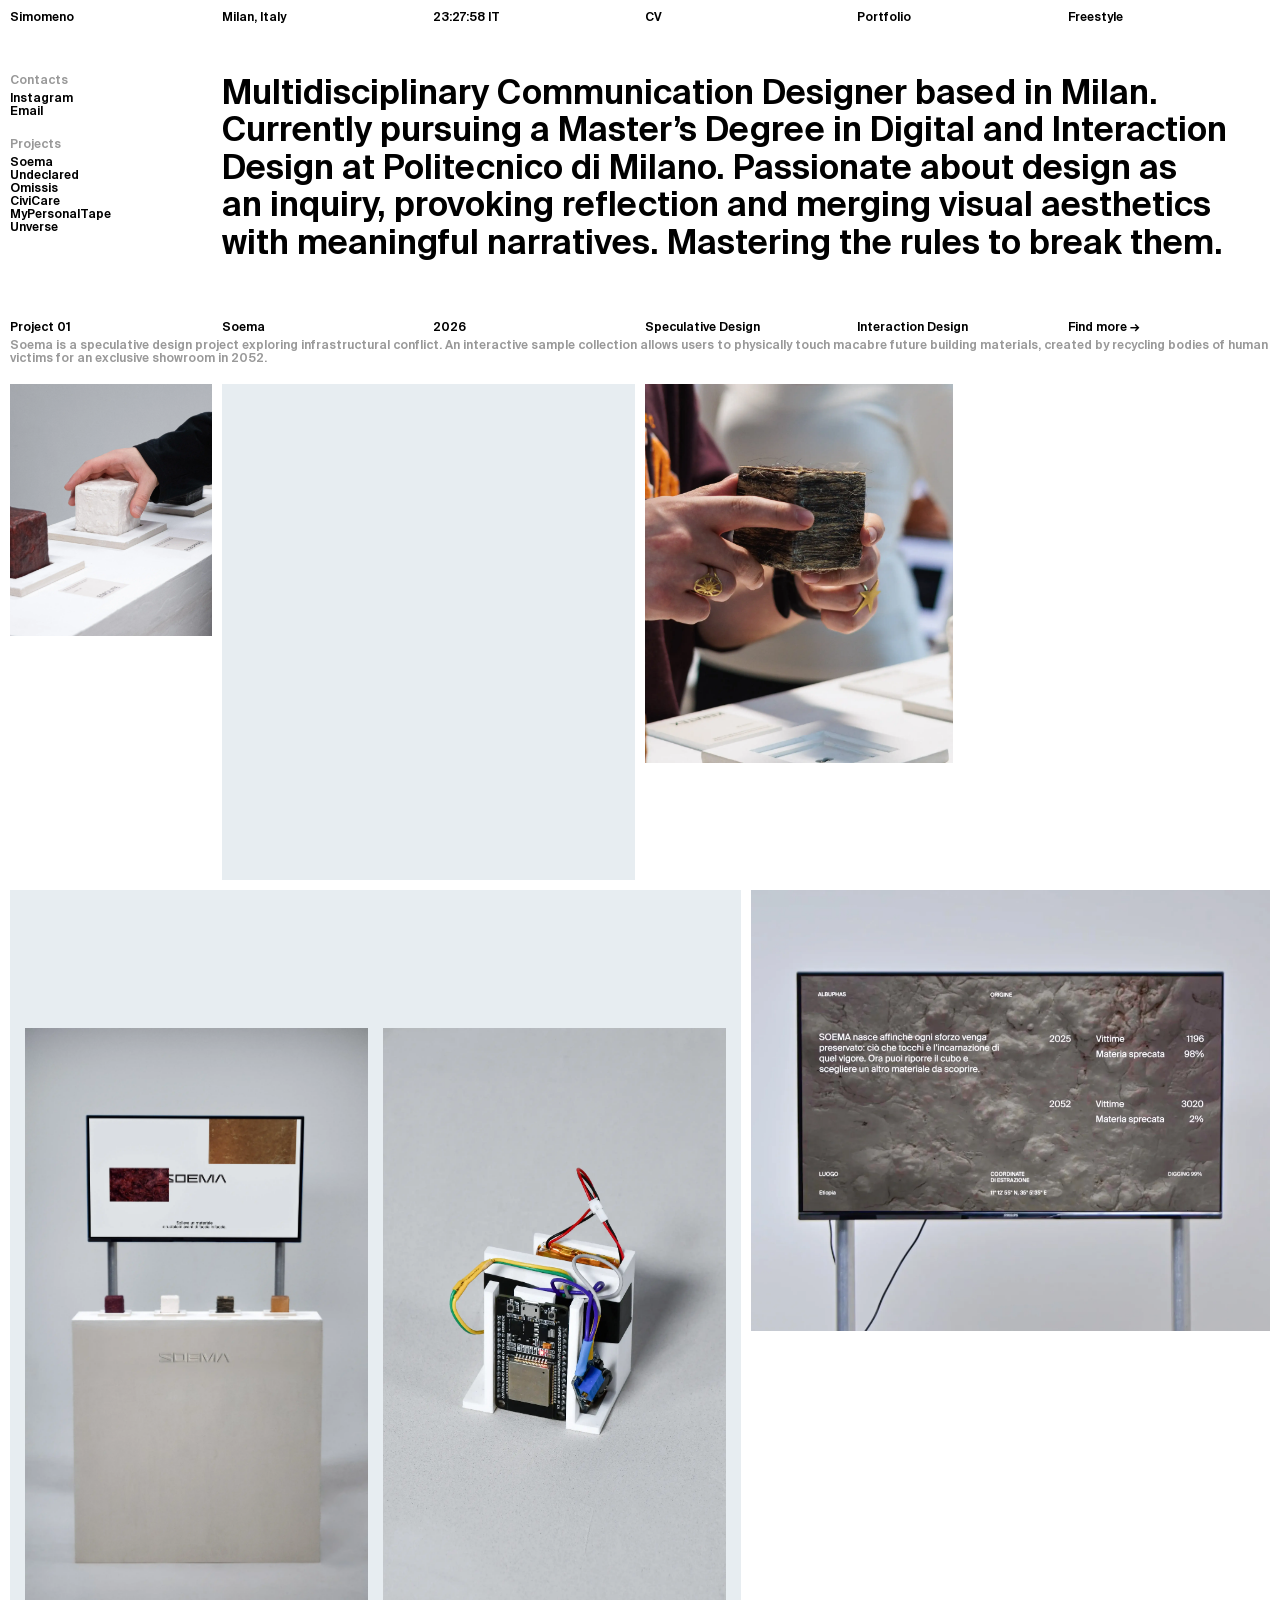
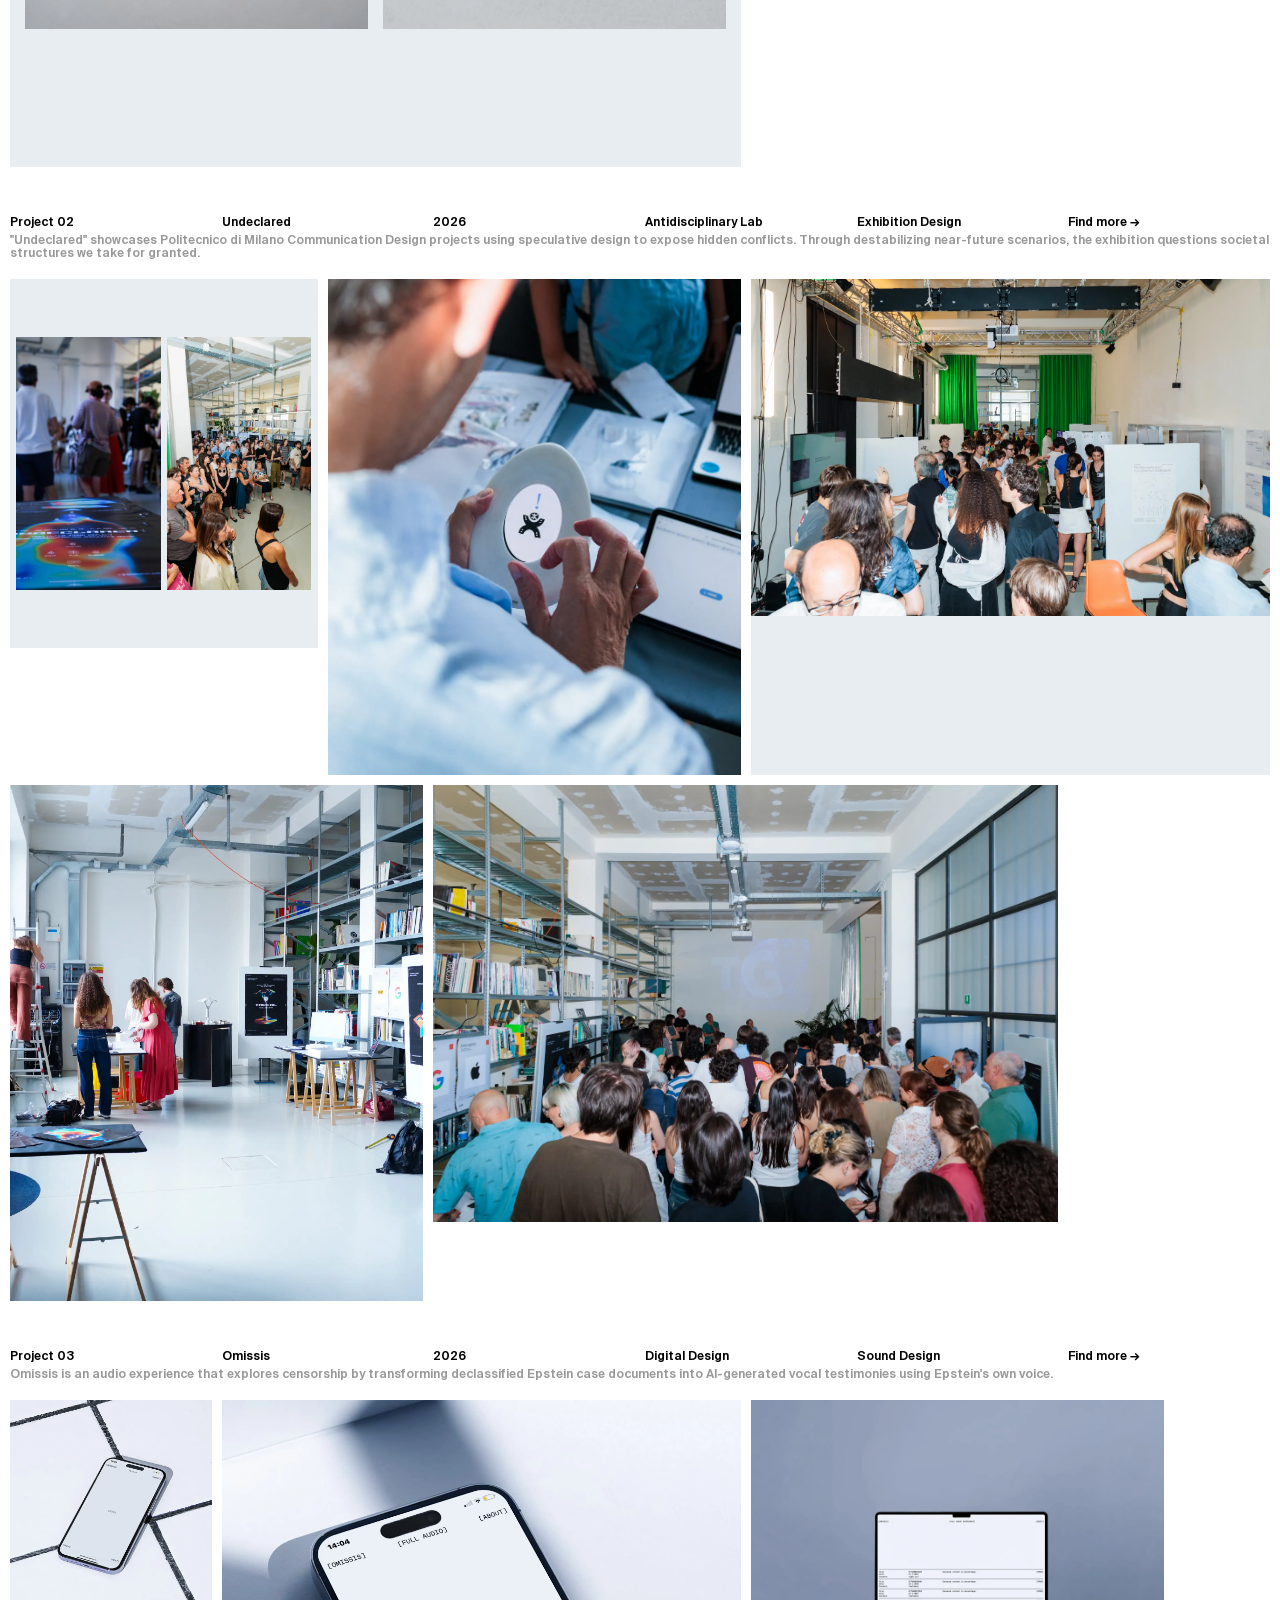
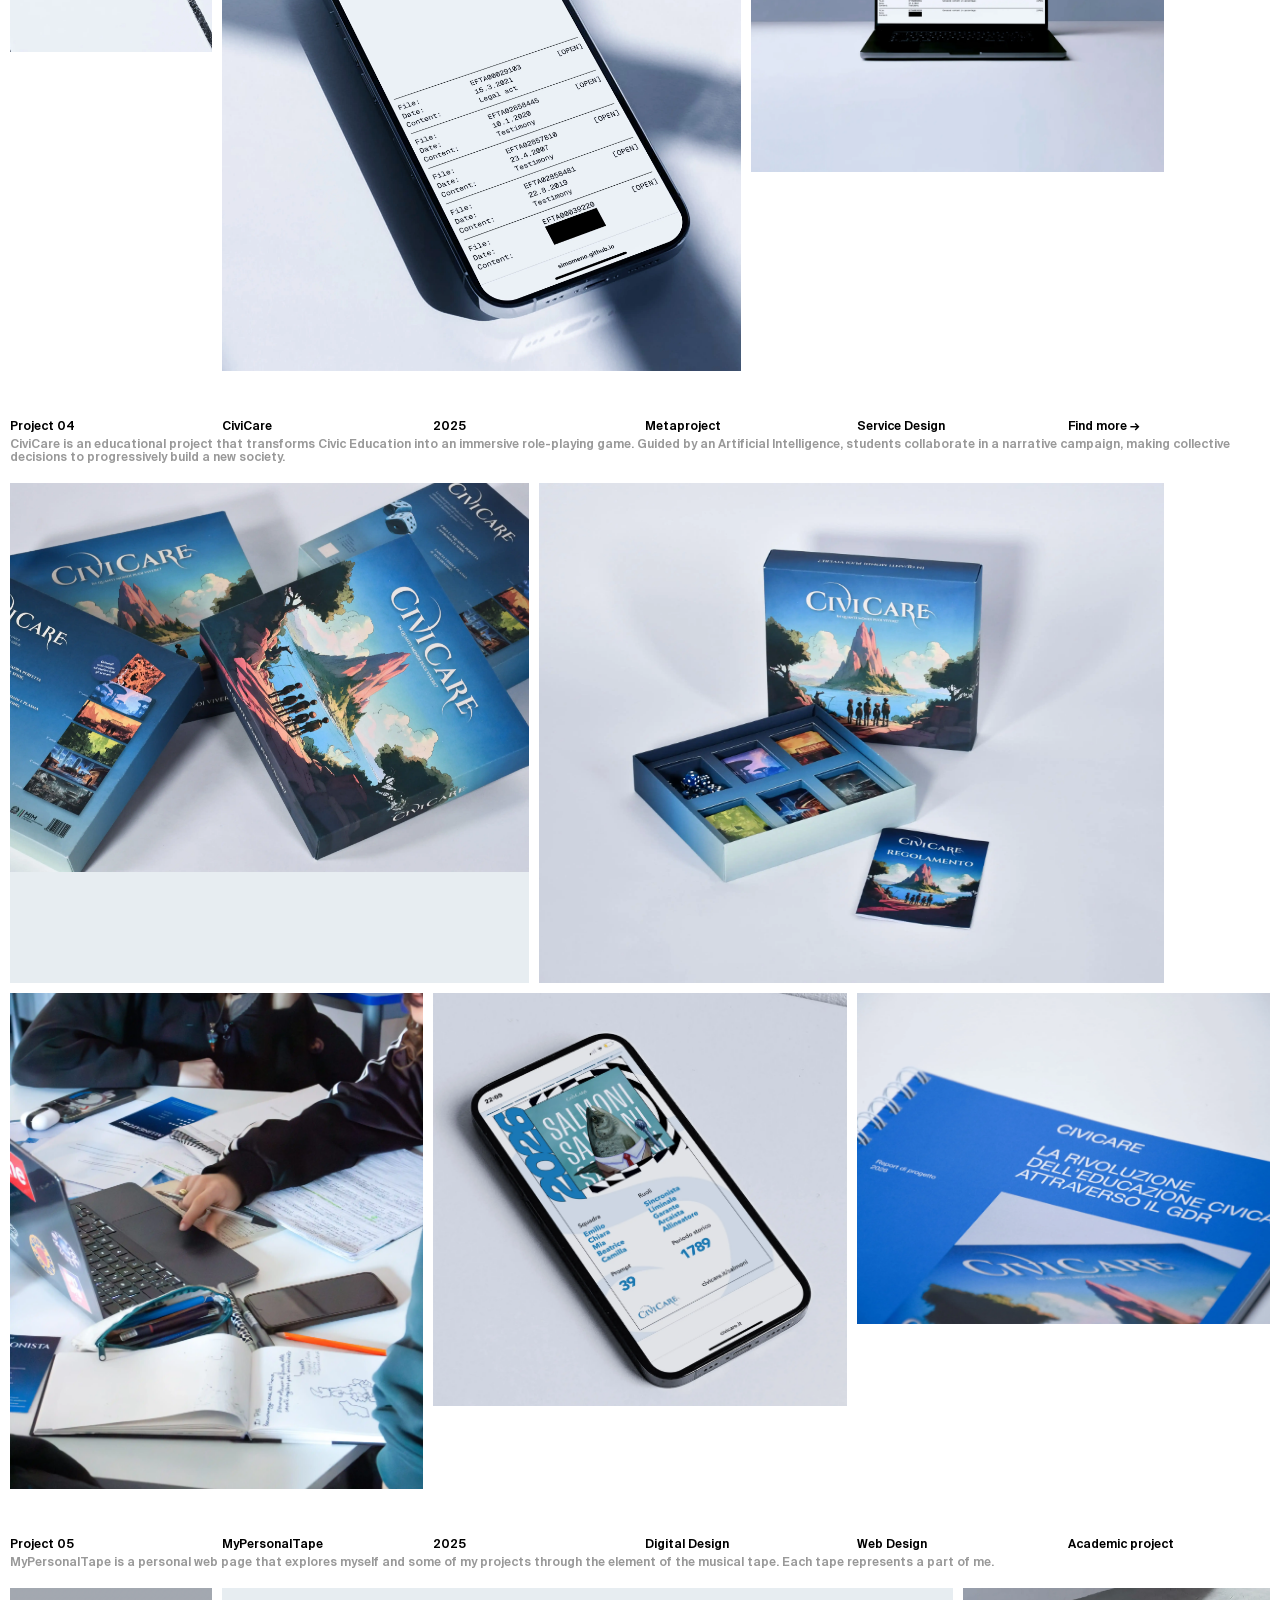
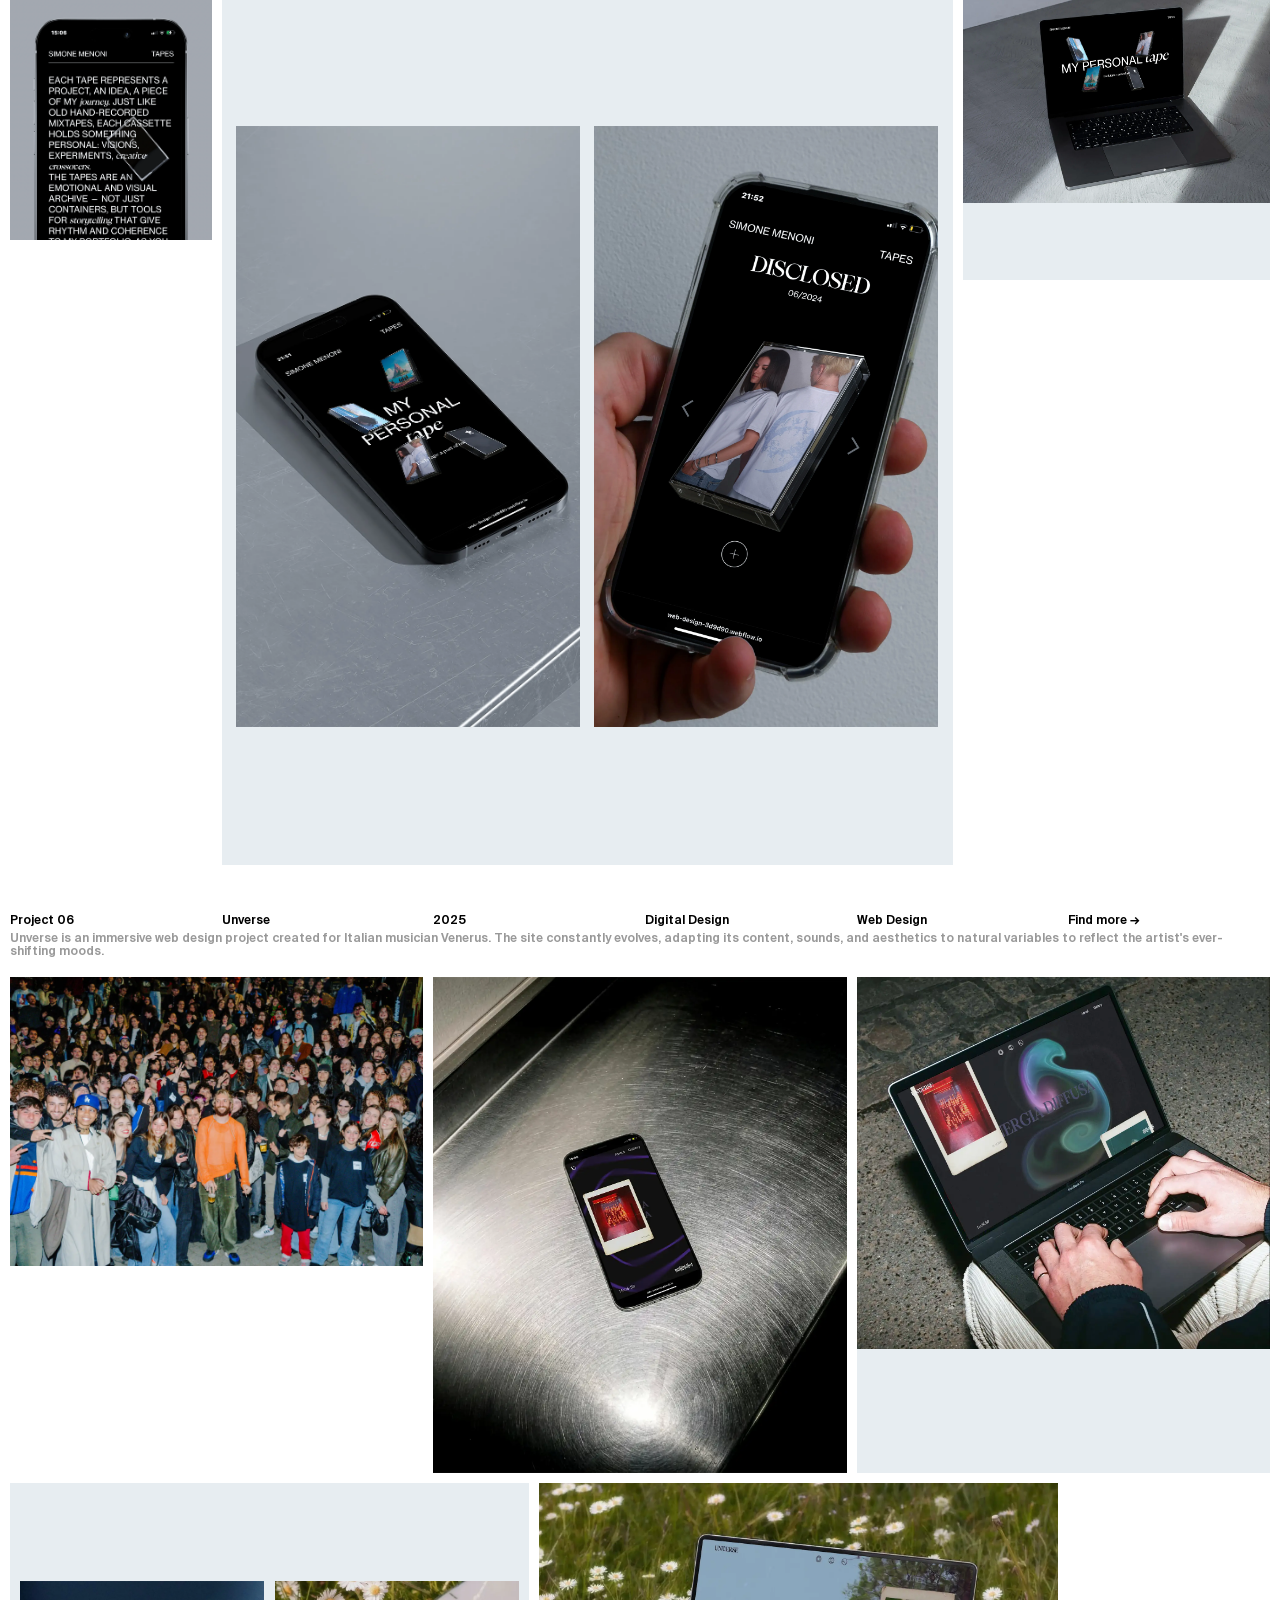
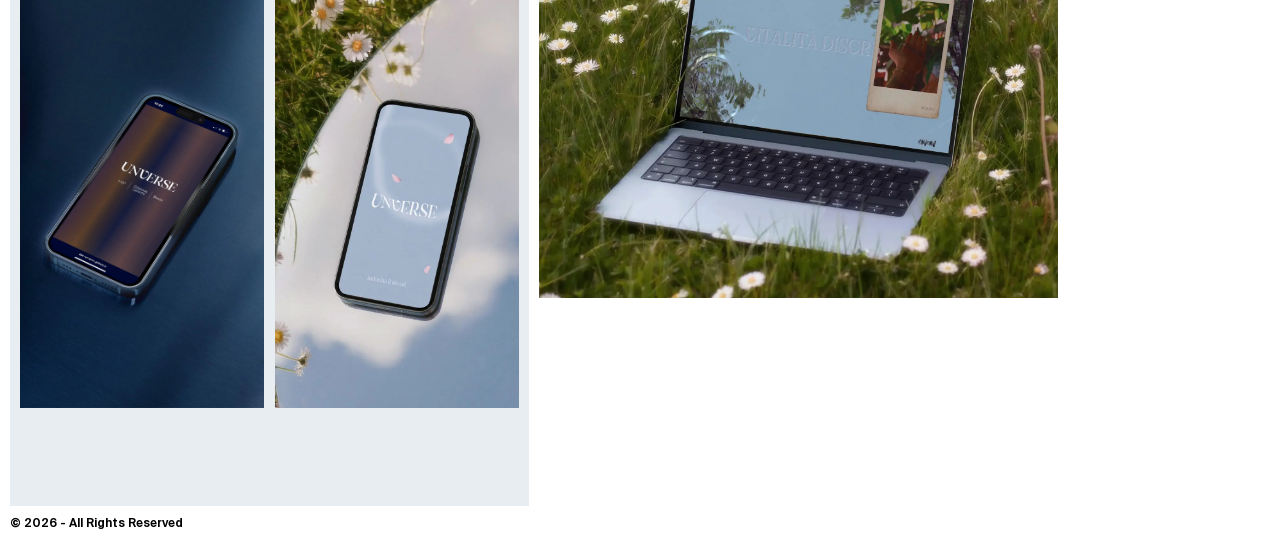
==== index.html @ 77a87ab3 "Unverse-findmore" ====
<!DOCTYPE html>
<html lang="it">
<head>
    <meta charset="UTF-8">
    <meta name="viewport" content="width=device-width, initial-scale=1.0">
    <title>simomeno</title>
    <link rel="stylesheet" href="index.css">

    <link rel="icon" href="Assets/Images/favicon/favicon.ico" sizes="any">

    <!-- Schede browser -->
    <link rel="icon" type="image/png" sizes="32x32" href="Assets/Images/favicon/favicon-32x32.png">
    <link rel="icon" type="image/png" sizes="16x16" href="Assets/Images/favicon/favicon-16x16.png">

    <!-- Google  -->
    <link rel="icon" type="image/png" sizes="48x48" href="Assets/Images/favicon/favicon-48x48.png">
    <link rel="icon" type="image/png" sizes="192x192" href="Assets/Images/favicon/android-chrome-192x192.png">

    <!--  Safari  -->
    <link rel="apple-touch-icon" sizes="180x180" href="Assets/Images/favicon/apple-touch-icon.png">


    <!-- SEO base -->
    <meta name="description" content="Simomeno — Multidisciplinary Communication Designer based in Milan.">
    <meta name="robots" content="index, follow">
    <link rel="canonical" href="https://simomeno.com/">

    <!-- Open Graph (Facebook, Instagram, WhatsApp, LinkedIn) -->
    <meta property="og:type" content="website">
    <meta property="og:title" content="Simomeno's portfolio">
    <meta property="og:description" content="Multidisciplinary Communication Designer based in Milan.">
    <meta property="og:image" content="https://simomeno.com/Assets/Images/favicon/android-chrome-512x512.png">
    <meta property="og:url" content="https://simomeno.com/">

    <!-- Twitter Card  -->
    <meta name="twitter:card" content="summary_large_image">
    <meta name="twitter:title" content="Simomeno's portfolio">
    <meta name="twitter:description" content="Multidisciplinary Communication Designer based in Milan.">
    <meta name="twitter:image" content="https://simomeno.com/Assets/Images/favicon/android-chrome-512x512.png">

</head>
<body>
 
    <!--           
    <div class="griglia">
        <div class="elemento"></div>
        <div class="elemento"></div>
        <div class="elemento"></div>
        <div class="elemento"></div>
        <div class="elemento"></div>
        <div class="elemento"></div>
        <div class="elemento"></div>
        <div class="elemento"></div>
        <div class="elemento"></div>
        <div class="elemento"></div>
        <div class="elemento"></div>
        <div class="elemento"></div>
    </div>
    -->
 
    <div id="navbar">
            <a class="n1" href="index.html"><p>Simomeno</p></a>
            <p class="n2">Milan, Italy</p>
            <p class="n3" id="orologio"></p>
            <a class="n4" href="Assets/Images/cv.pdf" target="_blank"><p>CV</p></a>
            <a class="n5" href="Assets/Images/portfolio.pdf" target="_blank"><p>Portfolio</p></a>
            <a class="n6" href="experiments.html"><p>Freestyle</p></a>
            <!--<p class="n7">En/It</p>-->
    </div>
 
    <div id="about">
        <div id="sidebar">
            
            <div id="left">
                <p class="grey">Contacts</p>
                <div id="box-text-1">
                    <a href="https://www.instagram.com/simomenoo_/"><p>Instagram</p></a>
                    <a href="mailto:menonisimone04@gmail.com"><p>Email</p></a>
 
                </div>
            </div>   
             
            <div id="right">
                <p class="grey">Projects</p>
                <div id="box-text-2">
                    <a href="#soema"><p class="left">Soema</p></a>
                    <a href="#undeclared"><p class="left">Undeclared</p></a>
                    <a href="#omissis"><p class="left">Omissis</p></a>
                    <a href="#civicare"><p class="left">CiviCare</p></a>
                    <a href="#mpt"><p class="left">MyPersonalTape</p></a>
                    <a href="#unverse"><p class="left">Unverse</p></a>
                    <!--<p class="left">Disclosed</p>-->
                </div>
            </div>
            
 
        </div>
 
        <div id="testo">
            <h2>
                Multidisciplinary Communication Designer based in&nbsp;Milan. Currently&nbsp;pursuing a&nbsp;Master’s Degree in&nbsp;Digital and Interaction Design at&nbsp;Politecnico di&nbsp;Milano. Passionate&nbsp;about design as an&nbsp;inquiry, provoking reflection and merging visual aesthetics with meaningful narratives. Mastering&nbsp;the&nbsp;rules to break them.
            </h2>
        </div>
    </div>
 
    <!-- soema --> 
 
    <div class="p1">
        <div id="info">
            <div class="title" id="soema">
                <p class="n1">Project 01</p>
                <p class="n2">Soema</p>
                <p class="n3">2026</p>
                <p class="n4">Speculative Design</p>
                <p class="n5">Interaction Design</p>
                <p class="n6 more-btn" id="more">Find more →</p>
            </div>
            <div class="description">
                <p>Soema is a speculative design project exploring infrastructural conflict. An&nbsp;interactive sample collection allows users to physically touch macabre future building materials, created by&nbsp;recycling bodies of human victims for an exclusive showroom in 2052.</p>
            </div>
        </div>

        <div class="find-more-content">
            <div class="tendina-content">
                <p class="text-fm">Soema explores infrastructural conflict through a&nbsp;reflection on&nbsp;the&nbsp;hidden human consequences of&nbsp;large-scale infrastructure projects. Starting from&nbsp;issues such as&nbsp;land expropriation, labour exploitation and&nbsp;deaths on&nbsp;construction sites, the&nbsp;project asks: “what if the&nbsp;bodies of&nbsp;those sacrificed by&nbsp;infrastructure development became building materials themselves?”. It&nbsp;envisions a&nbsp;future in&nbsp;which the&nbsp;principles of the&nbsp;circular economy are extended to&nbsp;human organic matter. Within this&nbsp;scenario, SOEMA emerges as a&nbsp;company that transforms what progress produces as&nbsp;waste into construction materials, reframing exploitation, sacrifice and loss through the&nbsp;language of&nbsp;sustainability and innovation.</p>

                <div class="group-team">
                    <p class="team">Team</p>
                    <div class="names">
                        <p>Simone&nbsp;Menoni</p>
                        <p>Martina&nbsp;Ghezzi</p>
                        <p>Alice&nbsp;Miyake</p>
                        <p>Giacomo&nbsp;Piganzoli</p>
                        <p>Marie&nbsp;Samba</p>
                        <p>Rafael&nbsp;Frick</p>
                    </div>

                    <p class="team">Roles</p>

                    <div class="roles2">
                        <p>Simone&nbsp;Menoni: Interaction and visual Design / Programming</p>
                        <p>Martina&nbsp;Ghezzi: Visual Design / Branding</p>
                        <p>Alice&nbsp;Miyake: Visual Design / Branding</p>
                        <p>Giacomo&nbsp;Piganzoli: Video editing / Sound Design</p>
                        <p>Marie&nbsp;Samba: Visual Design / Web Design</p>
                        <p>Rafael&nbsp;Frick: 3D modeling</p>
                    </div>

                    <p class="location">Final Thesis</p>

                    <div class="roles2">
                        <a href="Assets/Images/thesis.pdf#pagemode=TwoPageRight&view=Fit"><p>[ SOEMA - Embodiment of excellence ]</p></a>
                    </div>
                        
                </div>

                <div class="group-type">
                    <p class="team">Type</p> 
                    <p>Academic project</p>
                </div>
            </div>
        </div>


        <div class="project1-1">
            <img id="img-s1" src="Assets/Images/Soema/1-soema.webp" alt="Soema - dettaglio materiali">
 
            <div id="group1">
                <video id="img-s2" autoplay muted loop playsinline>
                    <source src="Assets/Images/Soema/Teaser_finale_compresso2 10.33.03.webm" type="video/webm">
                    <source src="Assets/Images/Soema/Teaser_finale_compresso2.mp4" type="video/mp4">
                </video>
                <div class="rectangle1"></div>
            </div>
 
            <img loading="lazy" id="img-s3" src="Assets/Images/Soema/3-soema.webp" alt="Soema - showroom">
        </div>
 
        <div class="project1-2">
 
            <div id="group2">
                <img loading="lazy" id="img-s4" src="Assets/Images/Soema/4-soema.webp" alt="Soema - campione materiale 1">
                <img loading="lazy" id="img-s5" src="Assets/Images/Soema/5-soema.webp" alt="Soema - campione materiale 2">
                <div class="rectangle2"></div>
            </div>
 
            <img loading="lazy" id="img-s6" src="Assets/Images/Soema/6-soema.webp" alt="Soema - installazione">
        </div>
    </div>
 
 
 
 
    <!-- Undeclared --> 
    <!---->
    <div class="p1">
        <div class="info2">
            <div class="title" id="undeclared">
                <p class="n1">Project 02</p>
                <p class="n2">Undeclared</p>
                <p class="n3">2026</p>
                <p class="n4">Antidisciplinary&nbsp;Lab</p>
                <p class="n5">Exhibition Design</p>
                <p class="n6 more-btn" id="more">Find more →</p>
                <p class="n7"></p>
            </div>
            <div class="description">
                <p>"Undeclared" showcases Politecnico di&nbsp;Milano Communication Design projects using speculative design to&nbsp;expose hidden conflicts. Through destabilizing near-future scenarios, the&nbsp;exhibition questions societal structures we&nbsp;take for&nbsp;granted.</p>
            </div>
        </div>


        <div class="find-more-content">
            <div class="tendina-content">
                <p class="text-fm">"Undeclared: Highlighting Hidden Conflicts through Communication and Speculative Design" is&nbsp;an&nbsp;exhibition presenting the projects from Final Synthesis Studio C1 of&nbsp;the Bachelor’s Degree in&nbsp;Communication Design, School of&nbsp;Design, Politecnico di&nbsp;Milano. Through a&nbsp;series of&nbsp;speculative design projects, the&nbsp;exhibition explores the&nbsp;theme of&nbsp;conflict by&nbsp;examining future scenarios that&nbsp;reflect and&nbsp;interpret the&nbsp;tensions and&nbsp;challenges of&nbsp;the&nbsp;present. Undeclared offers a&nbsp;critical reflection on&nbsp;the&nbsp;processes that&nbsp;shape contemporary society, highlighting how&nbsp;seemingly neutral structures can contribute to&nbsp;situations of&nbsp;tension and&nbsp;conflict. The exhibition brings together the&nbsp;projects developed by&nbsp;the students: an&nbsp;explorative journey that uses communication design as a&nbsp;means of&nbsp;critique and&nbsp;engagement with the&nbsp;complexity ofvcurrent times. The projects on&nbsp;display bring to&nbsp;life scenarios that, despite not being drawn from thevpresent, are set at&nbsp;such a&nbsp;distance that they feel both familiar and&nbsp;unsettling. In such a&nbsp;way, new ways of living, communicating and&nbsp;interpreting reality emerge, challenging what is&nbsp;taken for granted.</p>

                <div class="group-team">
                    <p class="team">Team</p>
                    <div class="names">
                        <p>Simone&nbsp;Menoni</p>
                        <p>Giacomo&nbsp;Piganzoli</p>
                    </div>

                    <p class="team">Roles</p>

                    <div class="roles2">
                        <p>Simone&nbsp;Menoni: Exhibition design / Interaction design</p>
                        <p>Giacomo&nbsp;Piganzoli: Exhibition design / Interaction design</p>
                    </div>

                    <p class="location">Location</p>

                    <div class="roles2">
                        <p>Dotdotdot (MI)</p>
                    </div>

                    <p class="location">Website</p>

                    <div class="roles2">
                        <a href="https://www.antidisciplinarylab.it/undeclared/"><p>[ www.antidisciplinarylab.it ]</p></a>
                    </div>
                        
                </div>

                <div class="group-type">
                    <p class="team">Type</p> 
                    <p>Side project</p>
                </div>
            </div>
        </div>

    
        <div class="project1-1">
 
            <div class="group3">
                <img loading="lazy" id="img-u1" src="Assets/Images/Undeclared/8.webp" alt="Undeclared - allestimento 1">
                <img loading="lazy" id="img-u2" src="Assets/Images/Undeclared/4.webp" alt="Undeclared - allestimento 2">
                <div class="rectangle3"></div>
            </div>
            <img loading="lazy" id="img-u3" src="Assets/Images/Undeclared/2.webp" alt="Undeclared - dettaglio">
 
            <div class="group4">
                <img loading="lazy" id="img-u4" src="Assets/Images/Undeclared/3.webp" alt="Undeclared - vista mostra">
                <div class="rectangle1"></div>
            </div>
 
        </div>
 
        
        <div class="project1-2">
 
            
 
            <img loading="lazy" id="img-u5" src="Assets/Images/Undeclared/6.webp" alt="Undeclared - dettaglio 2">
 
 
            <img loading="lazy" id="img-u6" src="Assets/Images/Undeclared/5.webp" alt="Undeclared - panoramica">
        </div>
    </div>
    <!---->
 
    <!-- Omissis -->      
    <!---->
    <div class="p1">
        <div class="info2">
            <div class="title" id="omissis">
                <p class="n1">Project 03</p>
                <p class="n2">Omissis</p>
                <p class="n3">2026</p>
                <p class="n4">Digital Design</p>
                <p class="n5">Sound Design</p>
                <p class="n6 more-btn">Find more →</p>
                <p class="n7"></p>
            </div>
            <div class="description">
                <p>Omissis is an audio experience that explores censorship by&nbsp;transforming declassified Epstein case documents into&nbsp;AI-generated vocal testimonies using Epstein's own&nbsp;voice.</p>
            </div>
        </div>
        
        <div class="find-more-content">
            <div class="tendina-content">
                <p class="text-fm">Omissis is&nbsp;a&nbsp;sound design experience exploring governmental and&nbsp;media censorship through the&nbsp;heavily redacted Epstein case documents.
                    The project transforms fragments from millions of&nbsp;released files into&nbsp;AI-synthesized audio testimonies using Epstein’s own&nbsp;voice. Textual omissions are replaced by&nbsp;precisely timed beeps that match the exact duration of&nbsp;the&nbsp;censored content.
                    These audio tracks are then merged into a&nbsp;single composition that layers and&nbsp;progressively muffles the&nbsp;voices, reflecting the&nbsp;deliberate confusion created by&nbsp;an&nbsp;overwhelming, yet selectively hidden, archive. As&nbsp;the&nbsp;piece evolves, the&nbsp;censorship itself becomes the&nbsp;only element that remains truly audible.</p>

                <div class="group-team">
                    <p class="team">Team</p>
                    <div class="names">
                        <p>Simone&nbsp;Menoni</p>
                        <p>Jacopo&nbsp;Baldessari</p>
                        <p>Diego&nbsp;Chinni</p>
                        <p>Giacomo&nbsp;Piganzoli</p>
                    </div>

                    <p class="team">Roles</p>

                    <div class="roles2">
                        <p>Simone&nbsp;Menoni: Sound Design / Web development</p>
                        <p>Jacopo&nbsp;Baldessari: Sound Design / AI Voice Generation</p>
                        <p>Diego&nbsp;Chinni: Sound Design</p>
                        <p>Giacomo&nbsp;Piganzoli: Sound Design</p>
                    </div>

                    <p class="location">Website</p>

                    <div class="roles2">
                        <a href="https://simomeno.github.io/Omissis/index.html"><p>[ simomeno.github.io ]</p></a>
                    </div>
                        
                </div>

                <div class="group-type">
                    <p class="team">Type</p> 
                    <p>Academic project</p>
                </div>
            </div>
        </div>

        <div class="project1-1">
    
            <div id="img-o1"><img loading="lazy" src="Assets/Images/Omissis/omissis1.webp" alt="Omissis - visualizzazione audio 1"></div>
            <img loading="lazy" id="img-o3" src="Assets/Images/Omissis/omissis3.webp" alt="Omissis - visualizzazione audio 3">
            <div id="img-o2"><img loading="lazy" src="Assets/Images/Omissis/omissis2.webp" alt="Omissis - visualizzazione audio 2"></div>
                
 
        </div>
 
    </div>
    <!---->
 
<!-- civicare -->  
        <!---->
        <div class="p1">
            <div class="info2">
                <div class="title" id="civicare">
                    <p class="n1">Project 04</p>
                    <p class="n2">CiviCare</p>
                    <p class="n3">2025</p>
                    <p class="n4">Metaproject</p>
                    <p class="n5">Service Design</p>
                    <p class="n6 more-btn">Find more →</p>
                    <p class="n7"></p>
                </div>
                <div class="description">
                    <p>CiviCare is an educational project that transforms Civic Education into an&nbsp;immersive role-playing game. Guided&nbsp;by an&nbsp;Artificial Intelligence, students collaborate in a&nbsp;narrative campaign, making collective decisions to progressively build a&nbsp;new society.</p>
                </div>
            </div>

            <div class="find-more-content">
                <div class="tendina-content">
                    <p class="text-fm">CiviCare revolutionizes civic education in&nbsp;high school with a&nbsp;role-playing game (RPG) that, over&nbsp;33 hours, leads students to&nbsp;recreate a&nbsp;society while addressing the&nbsp;topics set by the&nbsp;MIUR (Italian Ministry of&nbsp;Education). Through debates and&nbsp;role assignments, students develop soft skills such as&nbsp;critical thinking and&nbsp;teamwork, and&nbsp;learn to&nbsp;engage with a&nbsp;new didactic agent: an&nbsp;AI embodying the&nbsp;role of&nbsp;Dungeon Master. The&nbsp;game has been tested in an&nbsp;8-hour afternoon educational course at&nbsp;Liceo Artistico Umberto Boccioni, in&nbsp;Milan.</p>
    
                    <div class="group-team">
                        <p class="team">Team</p>
                        <div class="names">
                            <p>Simone&nbsp;Menoni</p>
                            <p>Martina&nbsp;Ghezzi</p>
                            <p>Guilherme&nbsp;Lages</p>
                            <p>Francesco&nbsp;Porta</p>
                            <p>Giacomo&nbsp;Piganzoli</p>
                            <p>Zoe&nbsp;Sani</p>

                        </div>
    
                        <p class="team">Roles</p>
    
                        <div class="roles2">
                            <p>Simone&nbsp;Menoni: Web Development / Editorial Design</p>
                            <p>Martina&nbsp;Ghezzi: Editorial Design / Game Design</p>
                            <p>Guilherme&nbsp;Lages: Physical Realization</p>
                            <p>Francesco&nbsp;Porta: Game Design</p>
                            <p>Giacomo&nbsp;Piganzoli: Video Making</p>
                            <p>Zoe&nbsp;Sani: Game Design</p>
                        </div>
    
                        <p class="location">Mention</p>
    
                        <div class="roles2">
                            <a href="https://www.corriere.it/tecnologia/26_febbraio_17/didattica-personalizzazione-comunicazione-e-organizzazione-i-quattro-esempi-per-l-uso-della-genai-del-liceo-boccioni-di-milano-8ce347f9-ff18-4991-a63f-a1e01d402xlk.shtml#:~:text=Un’altra%20sperimentazione%20didattica%20interessante%20è%20stata%20Civicare"><p>[ corriere.it ]</p></a>
                        </div>
                            
                    </div>
    
                    <div class="group-type">
                        <p class="team">Type</p> 
                        <p>Academic project / Side project</p>
                    </div>
                </div>
            </div>
            
            <div class="project1-1">
 
                
                    <!-- <img loading="lazy" id="img-c2" src="Assets/Images/CiviCare/5-cvc.webp" alt="CiviCare - schermata 2">-->
                
                
 
                <div class="group4">
                    <img loading="lazy" id="img-c4" src="Assets/Images/CiviCare/2-cvc.webp" alt="CiviCare - gameplay">
                    <div class="rectangle1"></div>
                </div>
                <img loading="lazy" id="img-c3" src="Assets/Images/CiviCare/1-cvc.webp" alt="CiviCare - copertina">

 
            </div>
 
            
            <div class="project1-2">
 
               
 
                <img loading="lazy" id="img-c5" src="Assets/Images/CiviCare/3-cvc.webp" alt="CiviCare - dettaglio 1">
 
 
                <img loading="lazy" id="img-c6" src="Assets/Images/CiviCare/6-cvc.webp" alt="CiviCare - dettaglio 2">

                <img loading="lazy" id="img-c1" src="Assets/Images/CiviCare/4-cvc.webp" alt="CiviCare - schermata 1"> 

            </div>
        </div>
        <!---->
        
<!-- MPT -->      
<!---->
<div class="p1">
    <div class="info2">
        <div class="title" id="mpt">
            <p class="n1">Project 05</p>
            <p class="n2">MyPersonalTape</p>
            <p class="n3">2025</p>
            <p class="n4">Digital Design</p>
            <p class="n5">Web Design</p>
            <p class="n6">Academic project</p>
            <p class="n7"></p>
        </div>
        <div class="description">
            <p>MyPersonalTape is a personal web page that explores myself and some of&nbsp;my projects through the element of&nbsp;the musical tape. Each&nbsp;tape represents a part of me.</p>
        </div>
    </div>
    
    <div class="project1-1">
  
        <img loading="lazy" id="img-m1" src="Assets/Images/MPT/1-mpt.webp" alt="MyPersonalTape - dettaglio 1">
 
        <div id="group2-1">
            <img loading="lazy" id="img-m2" src="Assets/Images/MPT/2-mpt.webp" alt="MyPersonalTape - dettaglio 2">
            <img loading="lazy" id="img-m3" src="Assets/Images/MPT/3-mpt.webp" alt="MyPersonalTape - dettaglio 3">
            <div class="rectangle2"></div>
        </div>
            
 
        <div id="group5">
            <img loading="lazy" id="img-m4" src="Assets/Images/MPT/4-mpt.webp" alt="MyPersonalTape - dettaglio 4">
            <div id="rectangle5"></div>
        </div>
 
    </div>
 
</div>
<!---->
 
<!-- Unverse --> 
 
<div class="p1">
    <div class="info2">
        <div class="title" id="unverse">
            <p class="n1">Project 06</p>
            <p class="n2">Unverse</p>
            <p class="n3">2025</p>
            <p class="n4">Digital Design</p>
            <p class="n5">Web Design</p>
            <p class="n6 more-btn">Find more →</p>
            <p class="n7"></p>
        </div>
        <div class="description">
            <p>Unverse is an immersive web design project created for Italian musician Venerus. The site constantly evolves, adapting its&nbsp;content, sounds, and aesthetics to&nbsp;natural variables to&nbsp;reflect the artist's ever-shifting moods.</p>
        </div>
    </div>

    <div class="find-more-content">
        <div class="tendina-content">
            <p class="text-fm">The website wants to&nbsp;represent Venerus' feelings and&nbsp;emotions through an&nbsp;immersive experience combining sounds, colors and exclusive content provided by the&nbsp;artist himself. The&nbsp;project took&nbsp;shape after two meetings with&nbsp;Venerus at the&nbsp;Bovisa Urban Garden in&nbsp;Milan, where we&nbsp;get the&nbsp;opportunity to&nbsp;know him, his&nbsp;thoughts and&nbsp;his philosophy. The&nbsp;website, which is a&nbsp;medium for&nbsp;Venerus' fans to&nbsp;get in&nbsp;touch with his&nbsp;moods, constantly changes its&nbsp;aesthetic and&nbsp;contents, based on&nbsp;specific natural variables.</p>

            <div class="group-team">
                <p class="team">Team</p>
                <div class="names">
                    <p>Simone&nbsp;Menoni</p>
                    <p>Diego&nbsp;Chinni</p>
                    <p>Sabrina&nbsp;Marcon</p>
                    <p>Arianna&nbsp;Roccaro</p>
                    <p>Marie&nbsp;Samba</p>
                    <p>Niccolò&nbsp;Segato</p>
                </div>

                <p class="team">Roles</p>

                <div class="roles2">
                    <p>Simone&nbsp;Menoni: UX-UI Design / Motion Design</p>
                    <p>Diego&nbsp;Chinni: UX-UI Design / Motion Design</p>
                    <p>Sabrina&nbsp;Marcon: Contents Management</p>
                    <p>Arianna&nbsp;Roccaro: Contents Management</p>
                    <p>Marie&nbsp;Samba: UX-UI Design / Motion Design</p>
                    <p>Niccolò&nbsp;Segato: Web Development</p>
                </div>

                    
            </div>

            <div class="group-type">
                <p class="team">Type</p> 
                <p>Academic project</p>
            </div>
        </div>
    </div>
 
    <div class="project1-1">
        <img loading="lazy" id="img-uv1" src="Assets/Images/Unverse/6.webp" alt="Unverse - schermata 1">
 
 
        <div id="img-uv3"><img loading="lazy" src="Assets/Images/Unverse/5.webp" alt="Unverse - schermata 3"></div>
 
        <div id="group-uv1">
            <img loading="lazy" id="img-uv2" src="Assets/Images/Unverse/1.webp" alt="Unverse - schermata 2">
            <div class="rectangle-uv1"></div>
        </div> 
 
    </div>
 
    <div class="project1-2">
 
        <div id="group-uv2">
            <img loading="lazy" id="img-uv4" src="Assets/Images/Unverse/4.webp" alt="Unverse - schermata 4">
            <img loading="lazy" id="img-uv5" src="Assets/Images/Unverse/3.webp" alt="Unverse - schermata 5">
            <div class="rectangle-uv2"></div>
        </div>
 
        <img loading="lazy" id="img-uv6" src="Assets/Images/Unverse/2.webp" alt="Unverse - schermata 6">
    </div>
</div>
 
<p id="rights">© 2026 - All Rights Reserved</p>
      
<script src="index.js"></script>
</body>
</html>
---- index.css ----
img {
    display: block;
}

/*a:hover{
    color: #999999;
    transition: 0.1s;
}
*/

.griglia {
    position: fixed;
    top: 0;          
    left: 0;         
    width: 100vw;   
    height: 100vh;   
    z-index: -1;
    display: grid; 
    grid-template-columns: repeat(12, minmax(0, 1fr));
    gap: 10px; 
    padding: 10px;
    box-sizing: border-box;
  }
  
  .elemento {
    background-color:blue;
    opacity: 10%;
  }

@font-face {
    font-family: 'SuisseIntl';
    src: url('Assets/Fonts/SuisseIntl-SemiBold.ttf') format('truetype');
    font-weight: 600;
    font-style: normal;
}


body{
    /*height: 100vh;
    display: flex;*/
    flex-direction: column;
    margin: 0 0;
    font-family: 'SuisseIntl', Arial, sans-serif;
    font-weight: 600;
    padding: 0px 10px;
    background-color: white;
    /*GESTIONE BUG FONT*/
    -webkit-text-size-adjust: 100%;
}

a{
    text-decoration: none;
    color: black;
}

#navbar{
    margin-top: 10px;
    /*justify-content: space-between;*/
    display: grid;
}

#sidebar{
    display: flex;
    flex-direction: column;
}

.n1, .n2, .n3, .n4, .n5, .n6{
    white-space: nowrap;

}

.n2{
    grid-column: 3; 
}

.n3{
    grid-column: 5; 
}

.n4{
    grid-column: 7; 
    
}

.n5{
    grid-column: 9; 
}

.n6{
    grid-column: 11;
}


.n7{
    text-align: right;
    position: absolute;
    right: 10px;
}


#about{
    margin-top: 50px;
    display: grid;
}

#box-text-1{
    display: flex;
    flex-direction: column;
    margin-bottom: 20px;
}

#box-text-2{
    display: flex;
    flex-direction: column;
    grid-column: span 2;
}

p{
    font-size: 12px;
    margin: 0;
}

.grey{
    margin: 0px;
    margin-bottom: 5px;
    color: #999999;
}

h2{
    margin: 0;
    font-size: 34px;
    text-wrap: pretty;
}

#info{
    mix-blend-mode: difference;
    margin-top: 50px;
    position: sticky;
    top: 0px; 
    z-index: 100;
    padding: 10px 0;
}

.title{
    color: white; 
    display: grid;
}

.description{
    margin-top: 5px;
    color: #666666;
    text-wrap: pretty;
}

.p1{
    display: flex;
    flex-direction: column;
}

.project1-1{
    display: grid;
    grid-template-columns: repeat(12, minmax(0, 1fr));
    gap: 10px; 
    margin-top: 10px;
    
}

#img-s1{
    grid-column: span 2; 
    width: 100%;
    aspect-ratio: 2 / 2.5;
    object-position: 26% center;
    object-fit: cover;
}

#group1 { 
    grid-column: span 4;
    position: relative;
    aspect-ratio: 3 / 3.6;
}

#img-s2 {
    position: relative; 
    width: 100%; 
    aspect-ratio: 4 / 3;
    object-fit: cover; 
    object-position: center; 
    z-index: 2; 
}

video::-webkit-media-controls {
    display: none !important;
}

.rectangle1 {
    position: absolute;
    top: 0; 
    left: 0;
    width: 100%; 
    height: 100%;
    background-color: #E7EDF1;
    z-index: 1; 
}

#img-s3{
    grid-column: span 3;
    width: 100%;
    aspect-ratio: 3 / 3.7;
    object-position: center;
    object-fit: cover;
}

.project1-2{
    display: grid;
    grid-template-columns: repeat(12, minmax(0, 1fr));
    gap: 10px; 
    margin-top: 10px;
}

#group2{
    grid-column: span 7;
    align-items: center;
    position: relative;
    aspect-ratio: 2 / 2.4;
    display: flex; 
    flex-direction: row;
}

#group2-1{
    grid-column: span 7;
    align-items: center;
    position: relative;
    aspect-ratio: 2 / 2.4;
    display: flex; 
    flex-direction: row;
}

.rectangle2 {
    position: absolute;
    top: 0; 
    left: 0;
    width: 100%; 
    height: 100%;
    background-color: #E7EDF1;
    z-index: 1; 
}

#img-s4 {
    margin: 2% 1% 2% 2%;
    position: relative; 
    width: 47%; 
    aspect-ratio: 2 / 3.5;
    object-position: center;
    object-fit: cover;
    z-index: 2; 
}
#img-s5 {
    margin: 2% 2% 2% 1%;
    position: relative; 
    width: 47%; 
    aspect-ratio: 2 / 3.5;
    object-position: center;
    object-fit: cover;
    z-index: 2; 
}

#img-s6 {
    grid-column: span 5;
    width: 100%;
    aspect-ratio: 2 / 1.7;
    object-position: center;
    object-fit: cover;
}

/*FINE Soema*/

#navbar, #about {
    grid-template-columns: repeat(12, minmax(0, 1fr));
    gap: 10px; 
}

.title{
    grid-template-columns: repeat(12, minmax(0, 1fr));
    gap: 0px 10px;
}

#testo {
    grid-column: 3 / 13; 
    line-height: 1.1;
}

.info2{
    color: white; 
    mix-blend-mode: difference;
    margin-top: 3%;
    position: sticky;
    top: 0px; 
    z-index: 100;
    padding: 10px 0;
    
}

/*CIVICARE*/

#img-c1 {
    grid-column: span 4; 
    width: 100%;
    position: relative; 
    aspect-ratio: 1 / 0.8;
    object-position: center;
    object-fit: cover;
    z-index: 2; 
}
#img-c2 {
    grid-column: span 2; 
    width: 100%;
    position: relative;  
    height: auto;
    object-position: center;
    object-fit: cover;
    z-index: 2; 
}
.group3{
    grid-column: span 3;
    align-items: center;
    position: relative;
    aspect-ratio: 3 / 3.6;
    display: flex; 
    flex-direction: row;
    margin-bottom: 10px;
}

.rectangle3 {
    position: absolute;
    top: 0; 
    left: 0;
    width: 100%; 
    height: 100%;
    background-color: #E7EDF1;
    z-index: 1; 
}

#img-c3{
    grid-column: span 6; 
    width: 100%;
    aspect-ratio: 1 / 0.8;
    object-position: center;
    object-fit: cover;
}

#img-c4 {
    position: relative; 
    width: 100%; 
    aspect-ratio: 1 / 0.75;
    object-position: center;
    object-fit: cover;
    z-index: 2; 
}

.group4 { 
    grid-column: span 5;
    position: relative;

}

#img-c5{
    grid-column: span 4;
    width: 100%;
    aspect-ratio: 1 / 1.2;
    object-position: center;
    object-fit: cover;
}

#img-c6 {
    grid-column: span 4;
    width: 100%;
    aspect-ratio: 1 / 1;
    object-position: center 70%;
    object-fit: cover;
}

/*FINE civicare*/

/*undeclared*/

#img-u1 {
    margin: 2% 1% 2% 2%;
    position: relative; 
    width: 47%; 
    aspect-ratio: 2 / 3.5;
    object-position: center;
    object-fit: cover;
    z-index: 2; 
}
#img-u2 {
    margin: 2% 2% 2% 1%;
    position: relative; 
    width: 47%; 
    aspect-ratio: 2 / 3.5;
    object-position: center;
    object-fit: cover;
    z-index: 2; 
}

#img-u3{
    grid-column: span 4; 
    width: 100%;
    aspect-ratio: 2 / 2.4;
    object-position: center;
    object-fit: cover;
}

#img-u4 {
    position: relative; 
    width: 100%; 
    aspect-ratio: 2 / 1.3;
    object-position: center;
    object-fit: cover;
    z-index: 2; 
}

#img-u5{
    grid-column: span 4;
    width: 100%;
    aspect-ratio: 2 / 2.5;
    object-position: center;
    object-fit: cover;
}

#img-u6 {
    grid-column: span 6;
    width: 100%;
    aspect-ratio: 3 / 2.1;
    object-position: center;
    object-fit: cover;
}

/* fine undeclared*/

/* MPT*/

#img-m1{
    grid-column: span 2; 
    width: 100%;
    aspect-ratio: 2 / 2.5;
    object-position: center;
    object-fit: cover;
}

#img-m2 {
    margin: 2% 1% 2% 2%;
    position: relative; 
    width: 47%; 
    aspect-ratio: 2 / 3.5;
    object-position: center;
    object-fit: cover;
    z-index: 2; 
}
#img-m3 {
    margin: 2% 2% 2% 1%;
    position: relative; 
    width: 47%; 
    aspect-ratio: 2 / 3.5;
    object-position: center;
    object-fit: cover;
    z-index: 2; 
}

#group5{
    grid-column: span 3;
    position: relative;
    aspect-ratio: 1 / 0.95;
}

#rectangle5{
    position: absolute;
    top: 0; 
    left: 0;
    width: 100%; 
    height: 100%;
    background-color: #E7EDF1;
    z-index: 1; 
}

#img-m4 {
    position: relative; 
    width: 100%; 
    aspect-ratio: 1 / 0.7;
    object-position: center;
    object-fit: cover;
    z-index: 2; 
}

/*OMISSIS*/

#img-o1{
    grid-column: span 2; 
    aspect-ratio: 2 / 2.5;
    overflow: hidden;
}

#img-o1 img{
    width: 100%;
    height: 100%;
    object-position: center;
    object-fit: cover;
    transform: scale(1.8);
}

#img-o2 {
    grid-column: span 4; 
    aspect-ratio: 1 / 0.9;
    overflow: hidden;
    z-index: 2; 
}
#img-o2 img{
    width: 100%;
    height: 100%;
    object-position: center;
    object-fit: cover;
    transform: scale(1.2);

}
#img-o3 {
    grid-column: span 5; 
    width: 100%;
    aspect-ratio: 1 / 1.1;
    object-position: center;
    object-fit: cover;
    z-index: 2; 
}

/*UNVERSE*/

#img-uv1{
    grid-column: span 4; 
    width: 100%;
    aspect-ratio: 1 / 0.7;
    object-position: 26% center;
    object-fit: cover;
}

#group-uv1 { 
    grid-column: span 4;
    position: relative;
}

#img-uv2 {
    position: relative; 
    width: 100%; 
    object-position: center;
    aspect-ratio: 1 / 0.9;
    object-fit: cover;
    z-index: 2; 
}

.rectangle-uv1 {
    position: absolute;
    top: 0; 
    left: 0;
    width: 100%; 
    height: 100%;
    background-color: #E7EDF1;
    z-index: 1; 
}

#img-uv3{
    grid-column: span 4;
    aspect-ratio: 1 / 1.2;
    overflow: hidden;
}
#img-uv3 img{
    width: 100%;
    height: 100%;
    object-position: center;
    object-fit: cover;
}

#group-uv2{
    grid-column: span 5;
    align-items: center;
    position: relative;
    aspect-ratio: 2 / 2.4;
    display: flex; 
    flex-direction: row;
    margin-bottom: 10px;
}


.rectangle-uv2 {
    position: absolute;
    top: 0; 
    left: 0;
    width: 100%; 
    height: 100%;
    background-color: #E7EDF1;
    z-index: 1; 
}

#img-uv4 {
    margin: 2% 1% 2% 2%;
    position: relative; 
    width: 47%; 
    aspect-ratio: 2 / 3.5;
    object-position: center;
    object-fit: cover;
    z-index: 2; 
}
#img-uv5 {
    margin: 2% 2% 2% 1%;
    position: relative; 
    width: 47%; 
    aspect-ratio: 2 / 3.5;
    object-position: center;
    object-fit: cover;
    z-index: 2; 
}

#img-uv6 {
    grid-column: span 5;
    width: 100%;
    aspect-ratio: 1 / 0.8;
    object-position: center;
    object-fit: cover;
}

#rights{
    gap: 10px;
    margin-bottom: 10px;
}

/* FREESTYLE */

#box-fr{
    margin: 10px 0px;
    display: grid;
    grid-template-columns: repeat(12, minmax(0, 1fr));
    gap: 10px;
    grid-column: 1 / -1;
}

#group-fr1, #group-fr2{
    width: 100%;
    grid-column: span 12;
    display: grid;
    grid-template-columns: repeat(12, minmax(0, 1fr));
    gap: 0px 10px;
}


#freestyle-1{
    grid-column: span 5;
    width: 100%;
    height: auto;
}
#freestyle-2{
    grid-column: span 4;
    width: 100%;
    height: auto;
}

#freestyle-3{
    grid-column: span 3;
    width: 100%;
    height: auto;
}

#freestyle-4{
    grid-column: span 6;
    width: 100%;
    height: auto;
}

#freestyle-5{
    grid-column: span 4;
    width: 100%;
    height: auto;
}

#freestyle-1, #freestyle-2, #freestyle-3, #freestyle-4, #freestyle-5 {
    transition: filter 0.3s ease;
}

#freestyle-1:hover, 
#freestyle-2:hover, 
#freestyle-3:hover, 
#freestyle-4:hover, 
#freestyle-5:hover {
    filter: invert(90%) hue-rotate(180deg) brightness(1.1);
}

/*_____________________________________*/

.find-more-content {
    box-sizing: border-box;
    display: grid;
    grid-template-columns: repeat(12, minmax(0, 1fr));
    overflow: hidden;
    max-height: 0;
    transition: max-height 0.6s cubic-bezier(0.4, 0, 0.2, 1), opacity 0.4s ease;
}

.find-more-content .tendina-content {
    grid-column: 1 / -1;
    display: grid;
    grid-template-columns: repeat(12, minmax(0, 1fr));
    gap: 0px 10px;
    padding-top: 40px;    
    padding-bottom: 40px;
}

.more-btn:hover {
    cursor: pointer;
}
/*_____________________________________*/


.text-fm{
    grid-column: span 5;
    text-wrap: pretty;
}

.group-team{
    grid-column: 7 / span 4;

}

.team{
    color: #999999;
    margin-bottom: 10px;
}

.location{
        color: #999999;
        margin-top: 30px;
        margin-bottom: 10px;

    }

.names{
    display: flex;
    flex-direction: column;
    margin-bottom: 30px;
}

.group-type{
    grid-column: 11;

}

@media (max-width: 1024px) {
    h2 { font-size: 26px; }

    #testo { grid-column: 3 / 13; }
    /*

    .group3, #group-uv2, .rectangle-uv2, .rectangle3{
        height: ; 
    }

    #img-u1, #img-u2, #img-c1, #img-c2, #img-uv4, #img-uv5{
        height: ;
    }
    
    #img-s1, #group1, #group-uv1, #group2, #group-uv2, #group2-1, .group3, .group4, #group5, #img-s3, #img-s6, #img-c3, #img-c5, #img-c1, #img-c6, #img-m1, #img-u3, #img-u1, #img-u6, #img-o1, #img-o2, #img-o3, #img-u5, #img-uv1, #img-uv2, #img-uv3, #img-uv4, #img-uv5, #img-uv6 {
        grid-column: 1 / -1;
    }

    #img-s1, #img-s2, #img-s3, #img-s6, #img-u3, #img-u4, #img-u5, #img-u6, #img-o2, #img-c3, #img-c4, #img-uv1, #img-uv2, #img-uv3{
        height: ;
    }

    #img-m1, #img-o1, #img-c6, #img-m4, #group5, #rectangle5, #img-uv6, .rectangle-uv1{
        height: ;
    }

    #group-uv2, #group2, .group3{
        margin-bottom: 0px;
    }

    #rights{
        margin-top: 10px;
    }

    */
    
}
 
@media (max-width: 768px) {
    .griglia, #navbar, #about, .title, .project1-1, .project1-2 {
        grid-template-columns: repeat(6, minmax(0, 1fr));
    }

    #info{
        margin-top: 20px;
    }

    #rights{
        margin-top: 10px;
    }

    #navbar {
        row-gap: 0px; 
    }

    h2{
        font-size: 20px;
    }
    #testo{
        grid-column: span 6; 

    }

    #sidebar{
        display: grid; 
        grid-template-columns: repeat(6, 1fr); 
        gap: 10px; 
        grid-column: 1 / -1;
        margin-bottom: 20px;
    }

    #about{
        margin-top: 20px;
    }

    #left{
        grid-column: 4 / span 2; 
        grid-row: 1;
    }

    #right{
        grid-column: 1 / span 2;
        grid-row: 1;
    }

    .n2, .n1, .n3{
        grid-column: 1 / span 3; 
        
    }

    .n4, .n5, .n6{
        grid-column: 4 / span 3; 
    }

    .n4{
        grid-row: 1;
    }

    .n5{
        grid-row: 2;
    }

    .n6{
        grid-row: 3;
    }

    #img-s1, #group1, #group-uv1, #group2, #group-uv2, #group2-1, .group3, .group4, #img-s3, #img-s6, #img-c3, #img-c5, #img-c1, #img-c6, #img-m1, #img-u3, #img-u1, #img-u6, #img-o1, #img-o2, #img-o3, #img-u5, #img-uv1, #img-uv2, #img-uv3, #img-uv4, #img-uv5, #img-uv6 {
        grid-column: 1 / -1;
    }

    #group5{
        grid-column: 1/7;
        margin: 0px;
        height: auto;
    }

    /*.rectangle2, .rectangle-uv2,*/ .group3 /*, .rectangle3*/{
        height: auto;
        margin: 0px;
    }

    #group2, #group-uv2, #group2-1{
        height: auto; 
    }

    #group-uv2{
        margin-bottom: 0px;
    }

    .project1-2{
        gap: 10px; 
    }

    /*.rectangle1, .rectangle-uv1,*/ #img-m1, #group-uv1 /*, #rectangle5*/ {
        height: auto;
        aspect-ratio: auto;

    }

    #img-s1, #img-s2, #img-s3, #img-s6, #img-u4, #img-u5, #img-u6, #img-o2, #img-c3, #img-c4, #img-uv1, #img-uv3, #img-o3{
        height: auto;
        aspect-ratio: auto;
    }

    #img-o2 img{
        transform: scale(1.8);
    }
    
    #img-o1 img{
        transform: scale(1.3);
    }

    #img-s4, #img-s5, #img-u1, #img-u2, #img-c1, #img-c2{
        height: auto;
        aspect-ratio: auto;

    }

    #img-m2, #img-m3, #img-uv4, #img-uv5{
        height: auto;
    }

    #img-c6{
        height: auto;
        aspect-ratio: auto;

    }

    #img-uv3 img{
        transform: scale(1.5);
    }

    

    #group1{
        aspect-ratio: 1 / 0.8;
    }

    .group4, #img-m4{
        aspect-ratio: 1 / 1;
    }
    
    #img-u3, #img-o1, #img-c5{
        aspect-ratio: 1 / 1.2;
    }

    #img-uv6, #img-uv2{
        aspect-ratio: 1 / 0.8;
    }

    .find-more-content .tendina-content {
        padding-top: 20px;    
        padding-bottom: 20px;
    }

    /*FREESTYLE*/
    
    #freestyle-1, #freestyle-2, #freestyle-3, #freestyle-4, #freestyle-5 {
        width: 100%;
        height: auto;
        grid-column: 1 / -1;
    }

    #freestyle-1, #freestyle-2, #freestyle-5{
        margin-bottom: 10px;
    }

    #freestyle-1:hover, 
    #freestyle-2:hover, 
    #freestyle-3:hover, 
    #freestyle-4:hover, 
    #freestyle-5:hover {
        filter: invert(0);
    }

    .text-fm, .group-team, .group-type{
        grid-column: 1 / -1;
    }


    .text-fm, .roles2{
        margin-bottom: 30px;
    }

    #find-more1 .tendina-content{
        padding-top: 10px;    
        padding-bottom: 10px;
    }

   

    }
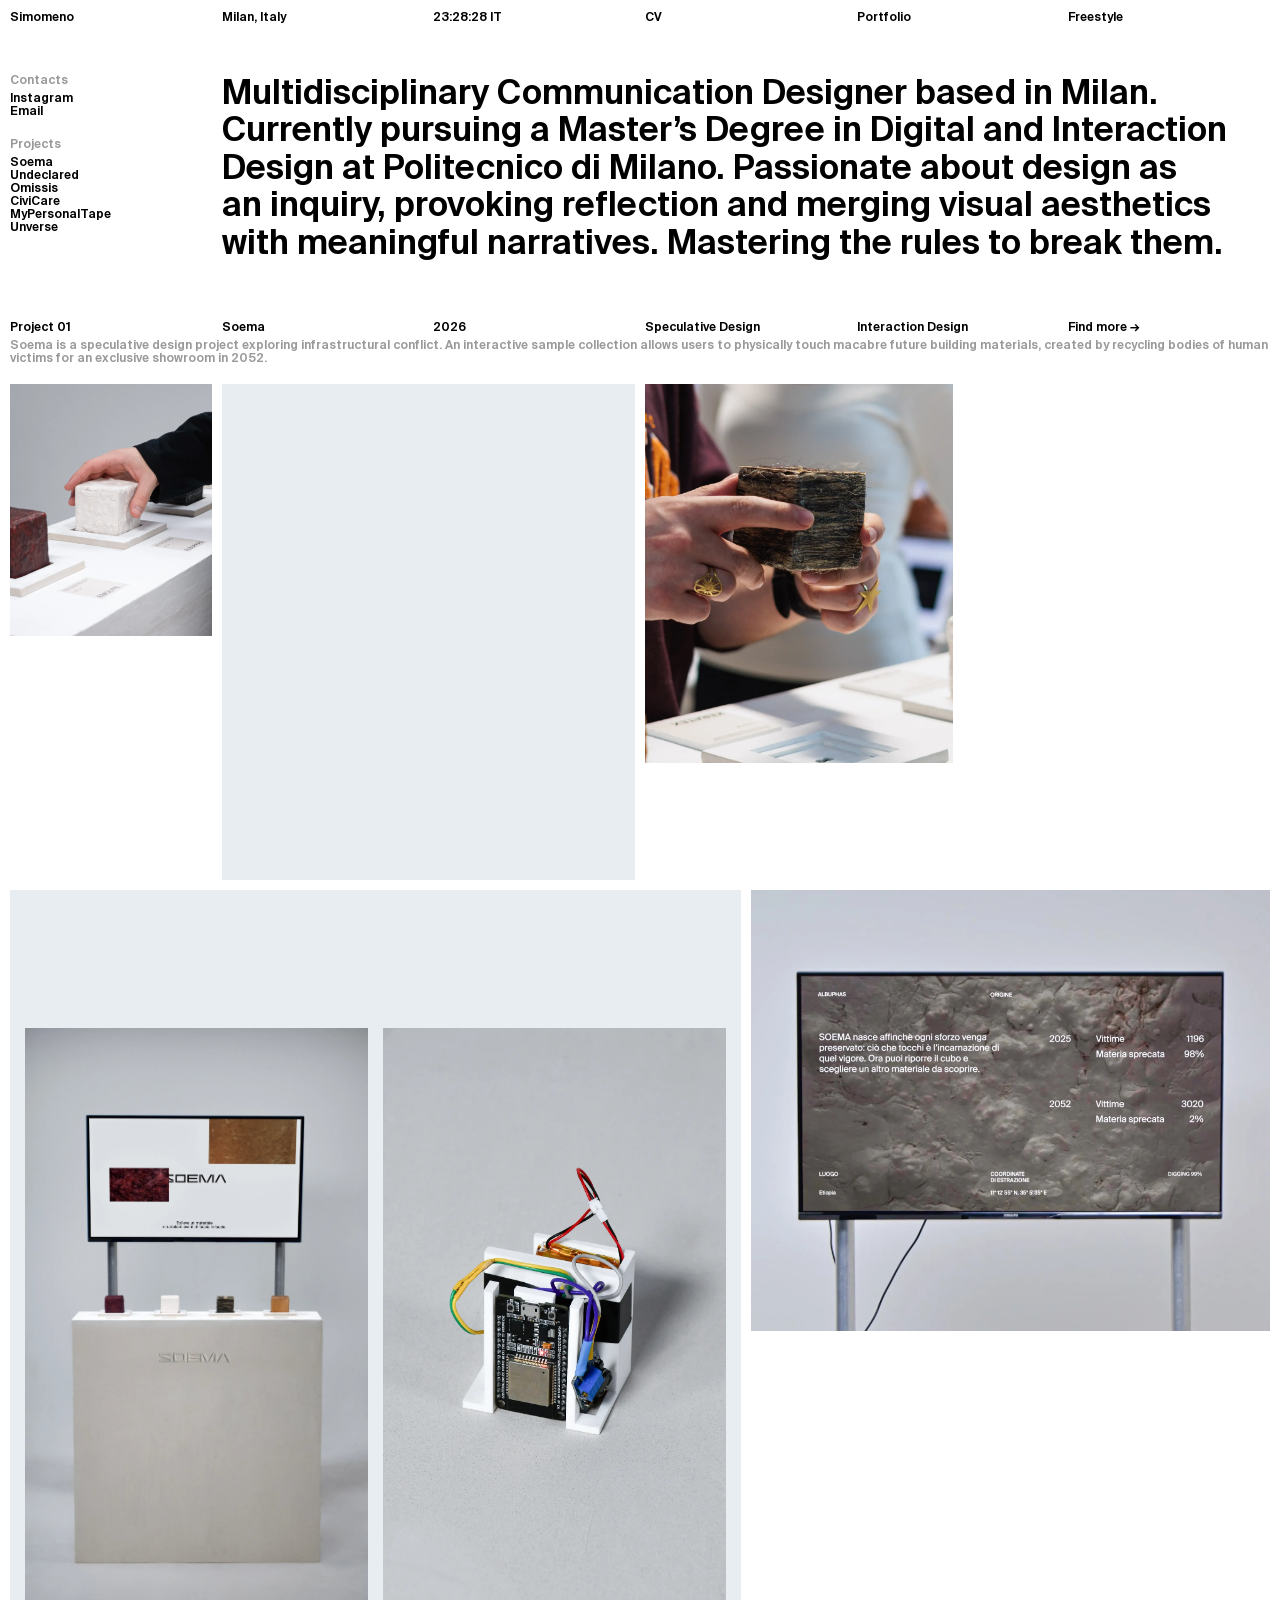
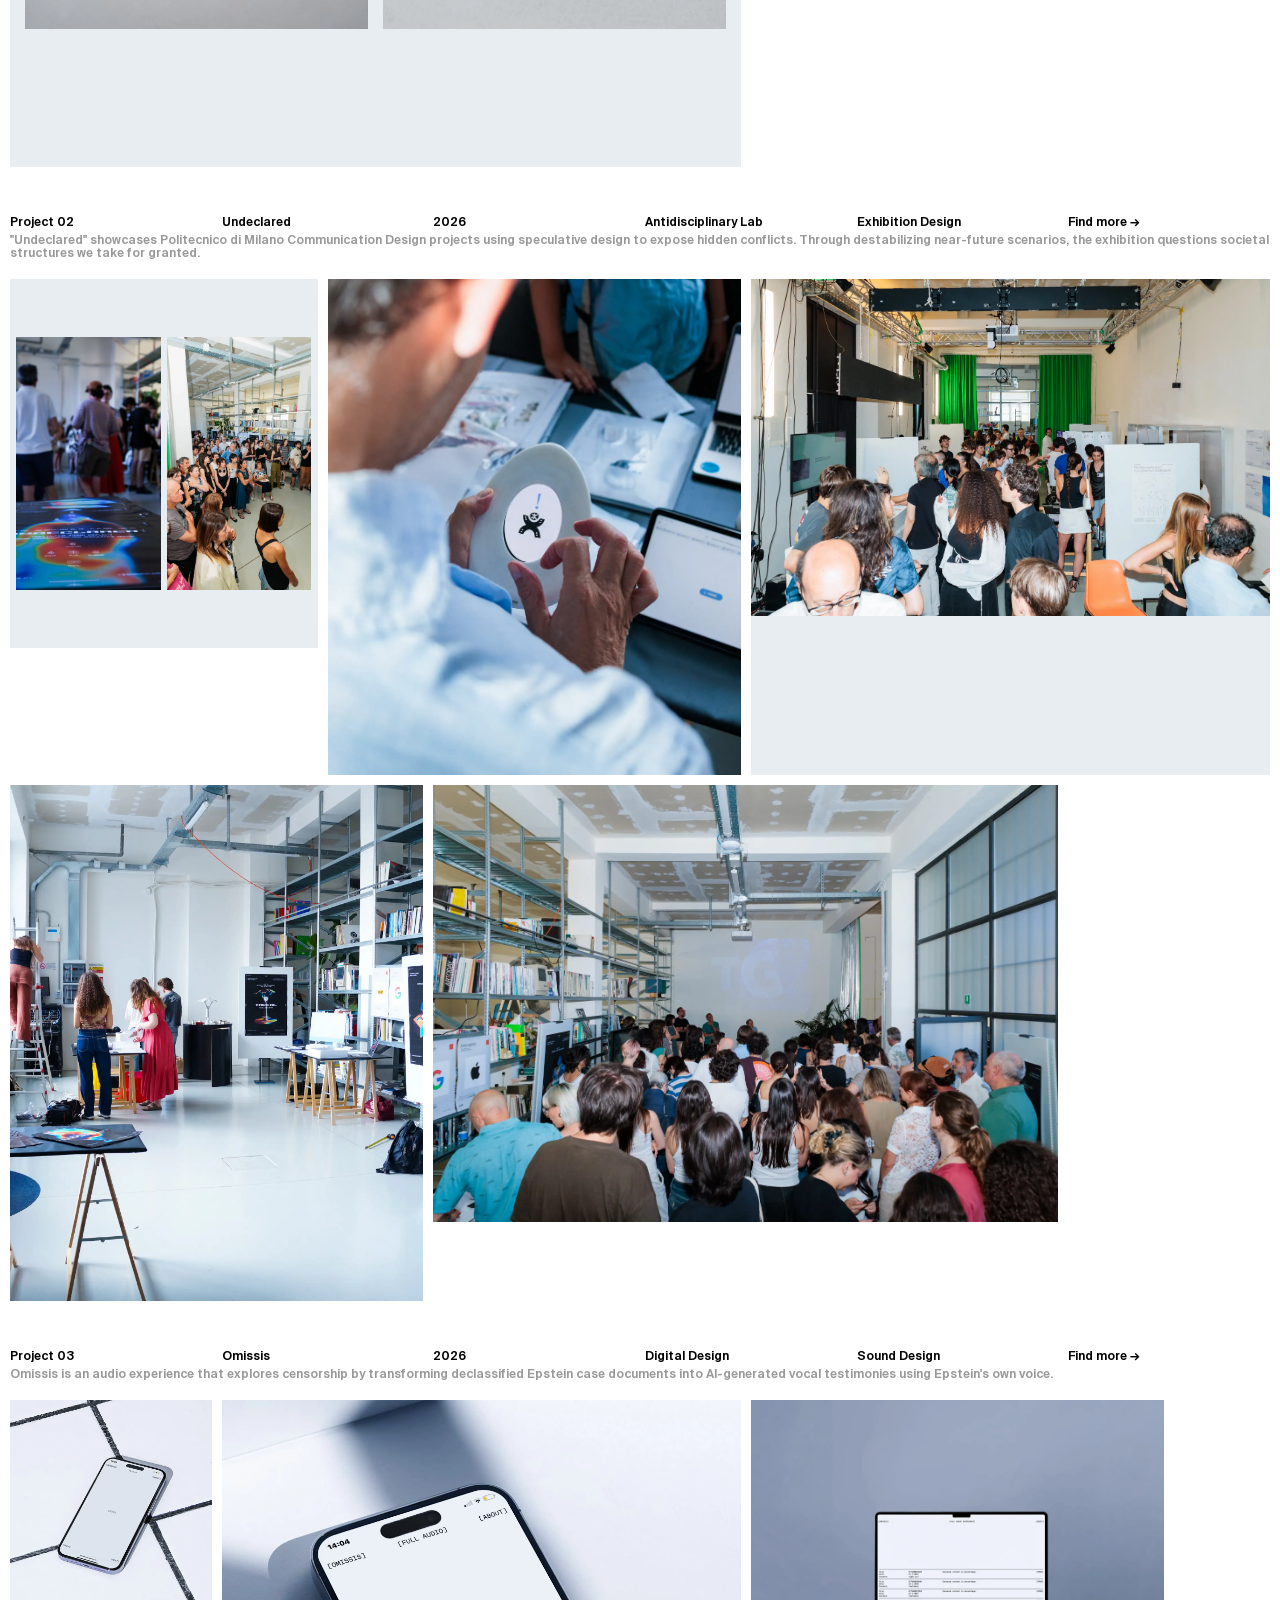
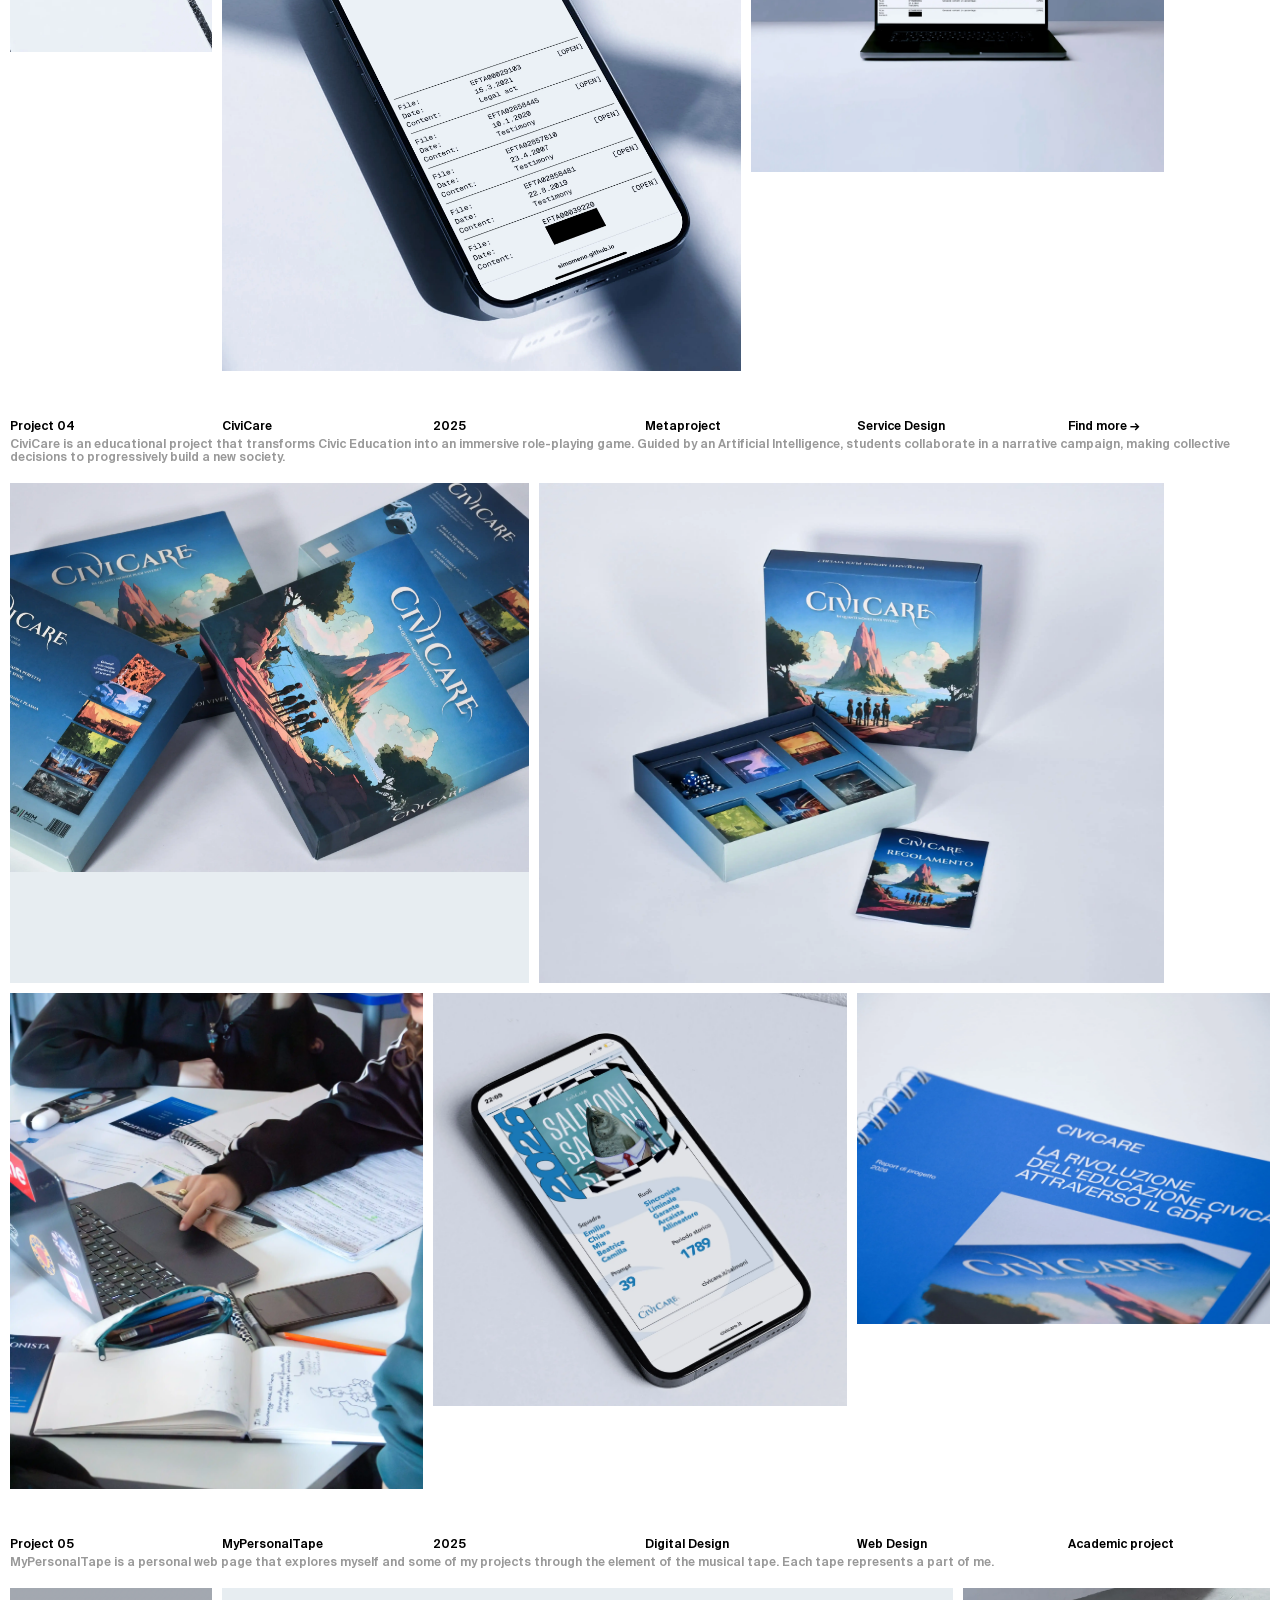
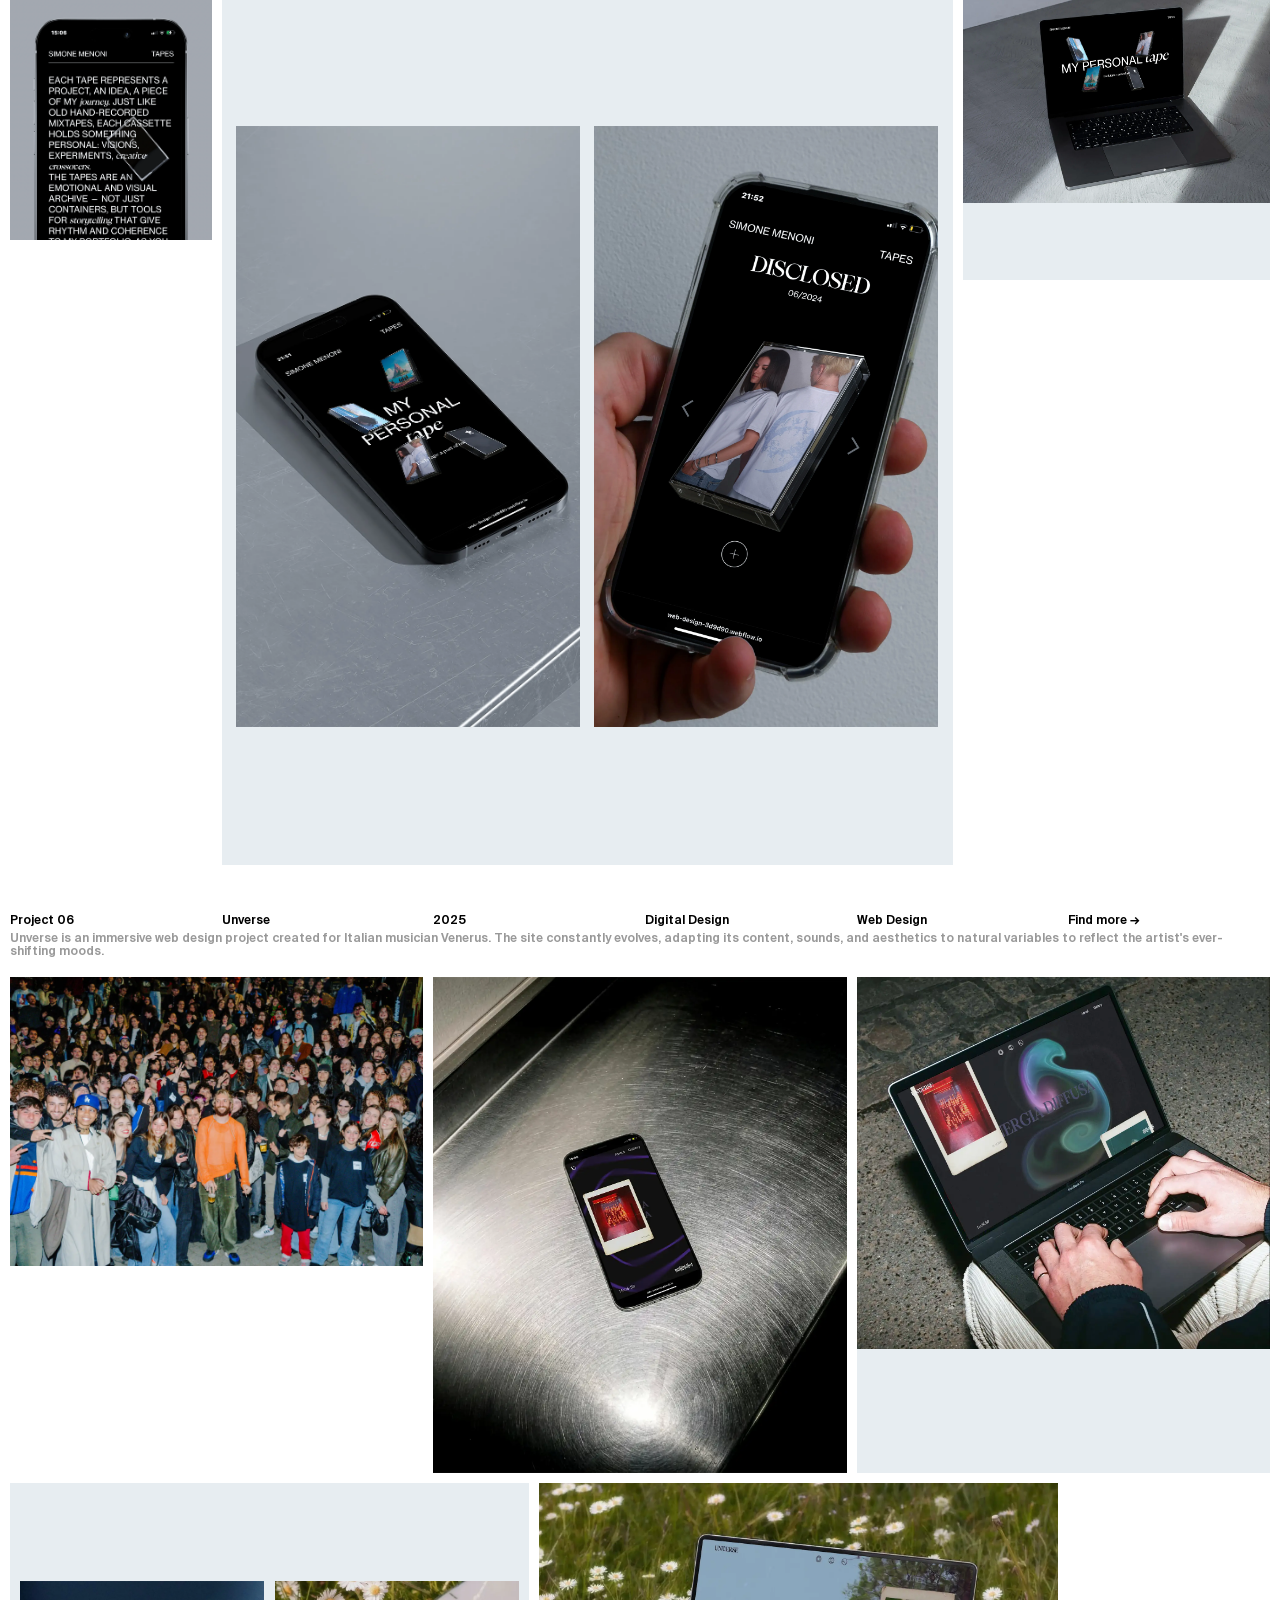
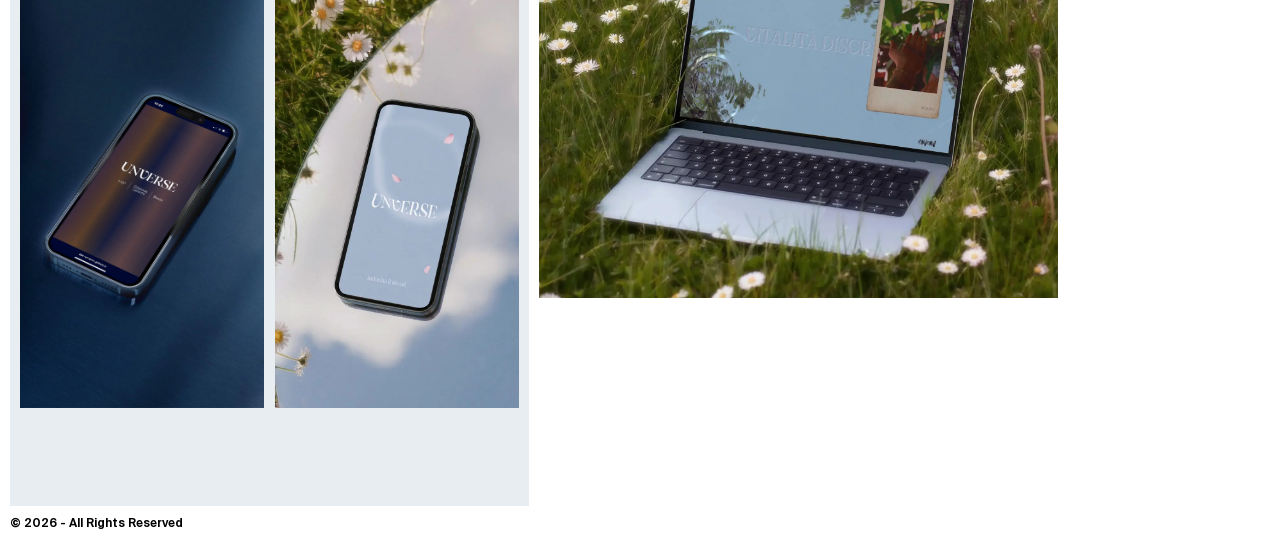
==== commit c6b8b498: "update" ====
--- a/index.html
+++ b/index.html
@@ -517,8 +517,8 @@
                 <div class="roles2">
                     <p>Simone&nbsp;Menoni: UX-UI Design / Motion Design</p>
                     <p>Diego&nbsp;Chinni: UX-UI Design / Motion Design</p>
-                    <p>Sabrina&nbsp;Marcon: Contents Management</p>
-                    <p>Arianna&nbsp;Roccaro: Contents Management</p>
+                    <p>Sabrina&nbsp;Marcon: Content Management</p>
+                    <p>Arianna&nbsp;Roccaro: Content Management</p>
                     <p>Marie&nbsp;Samba: UX-UI Design / Motion Design</p>
                     <p>Niccolò&nbsp;Segato: Web Development</p>
                 </div>
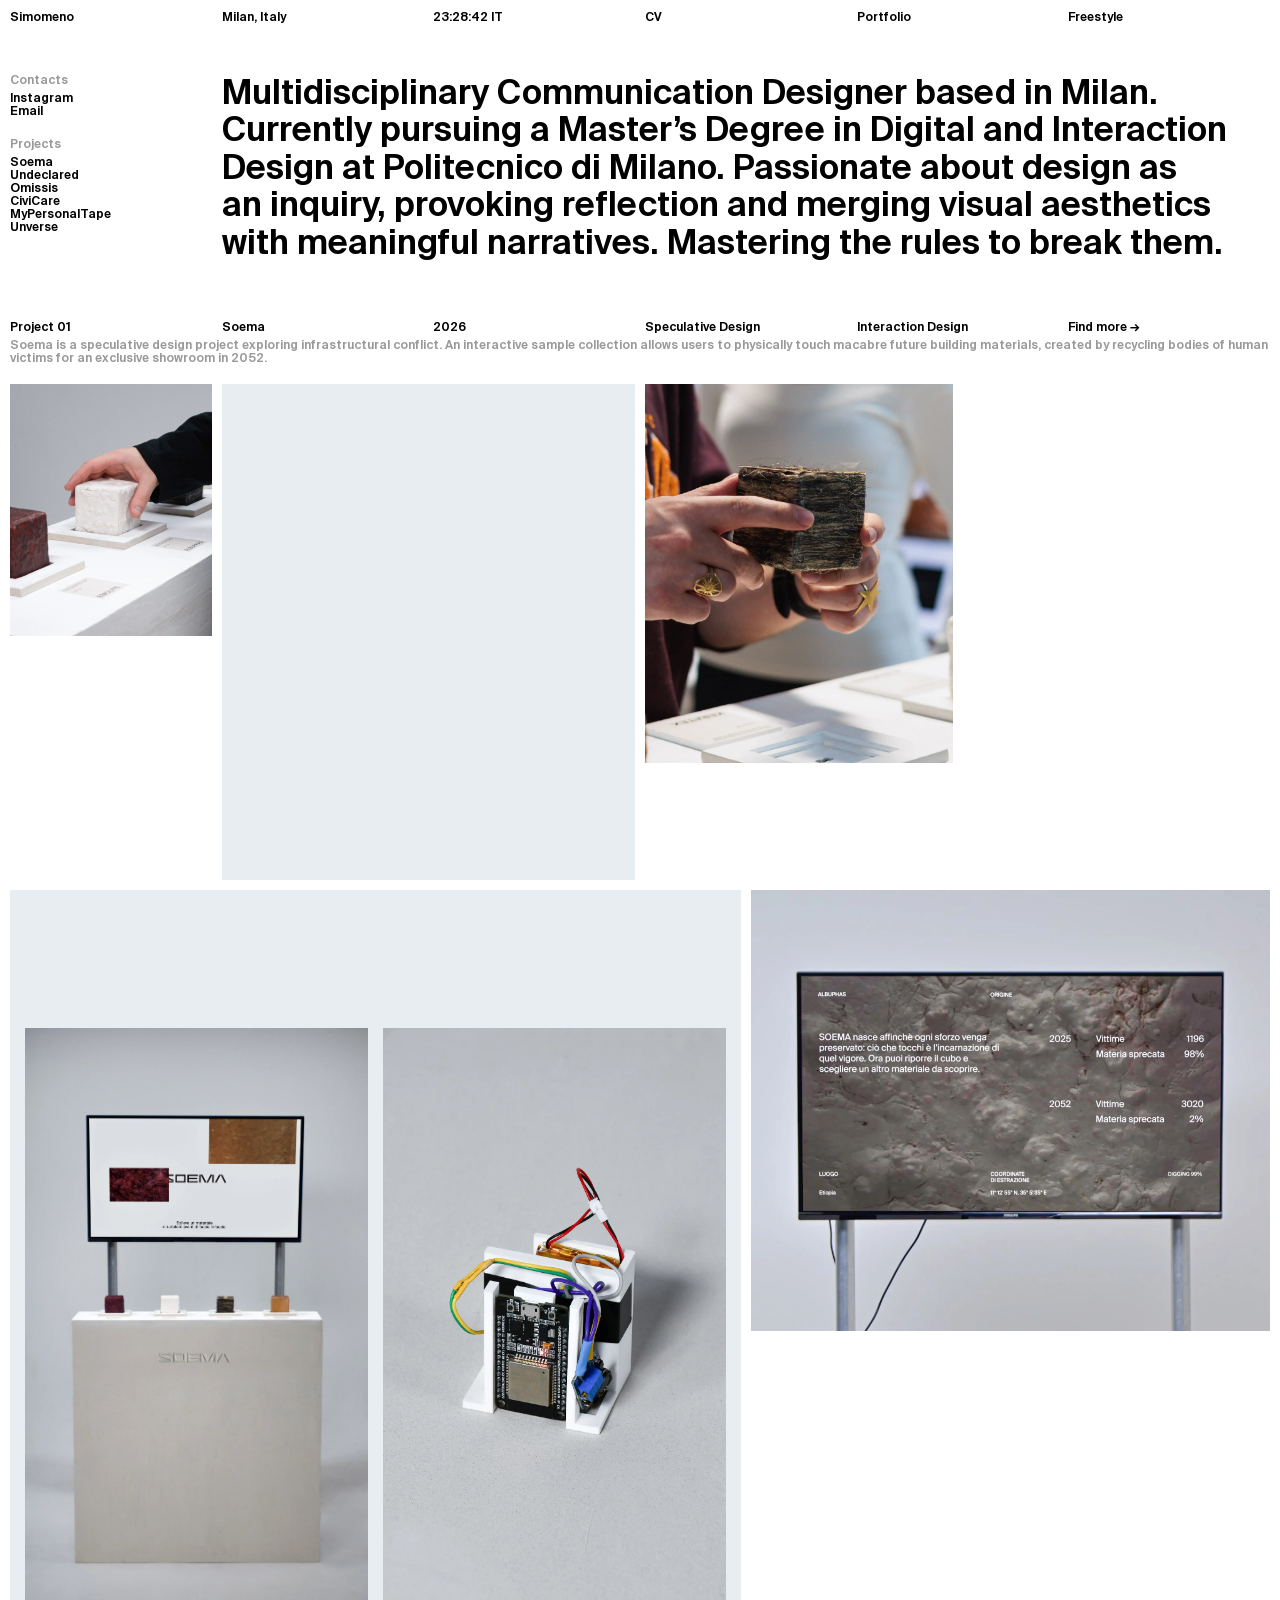
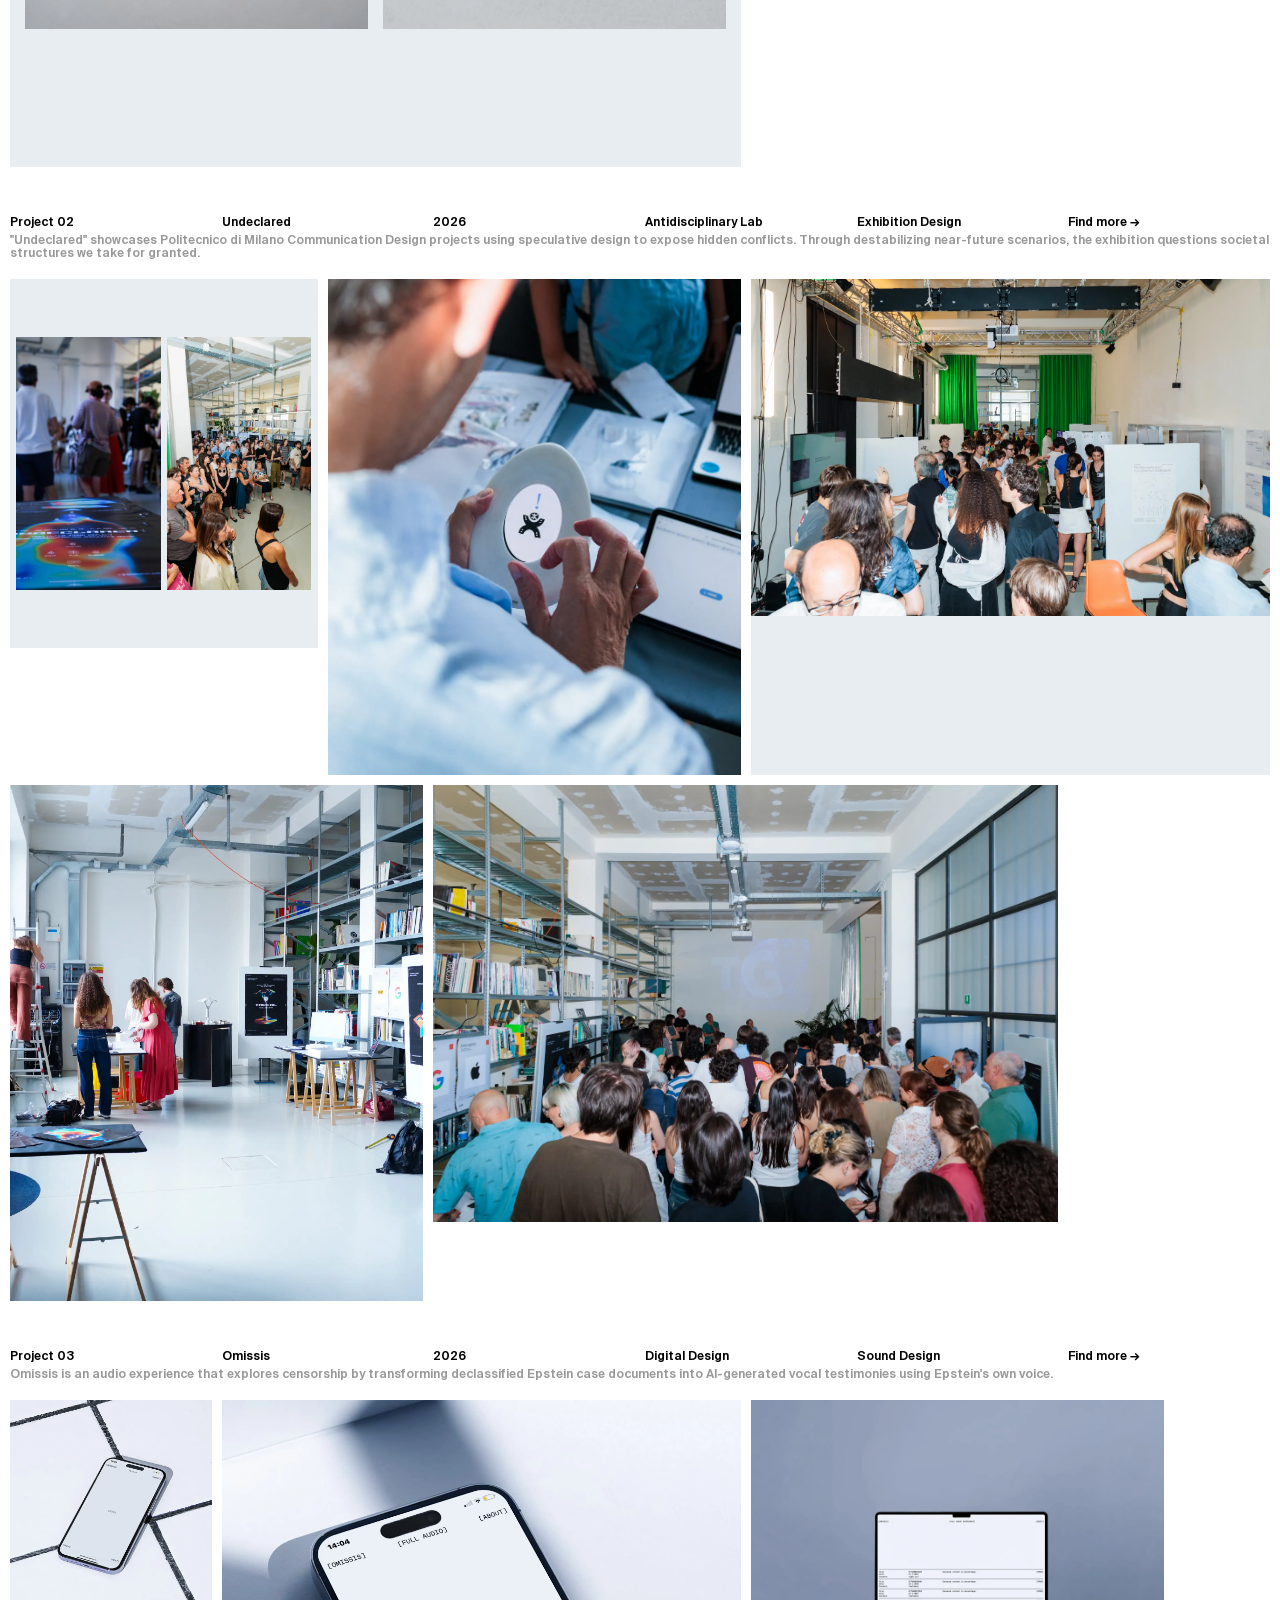
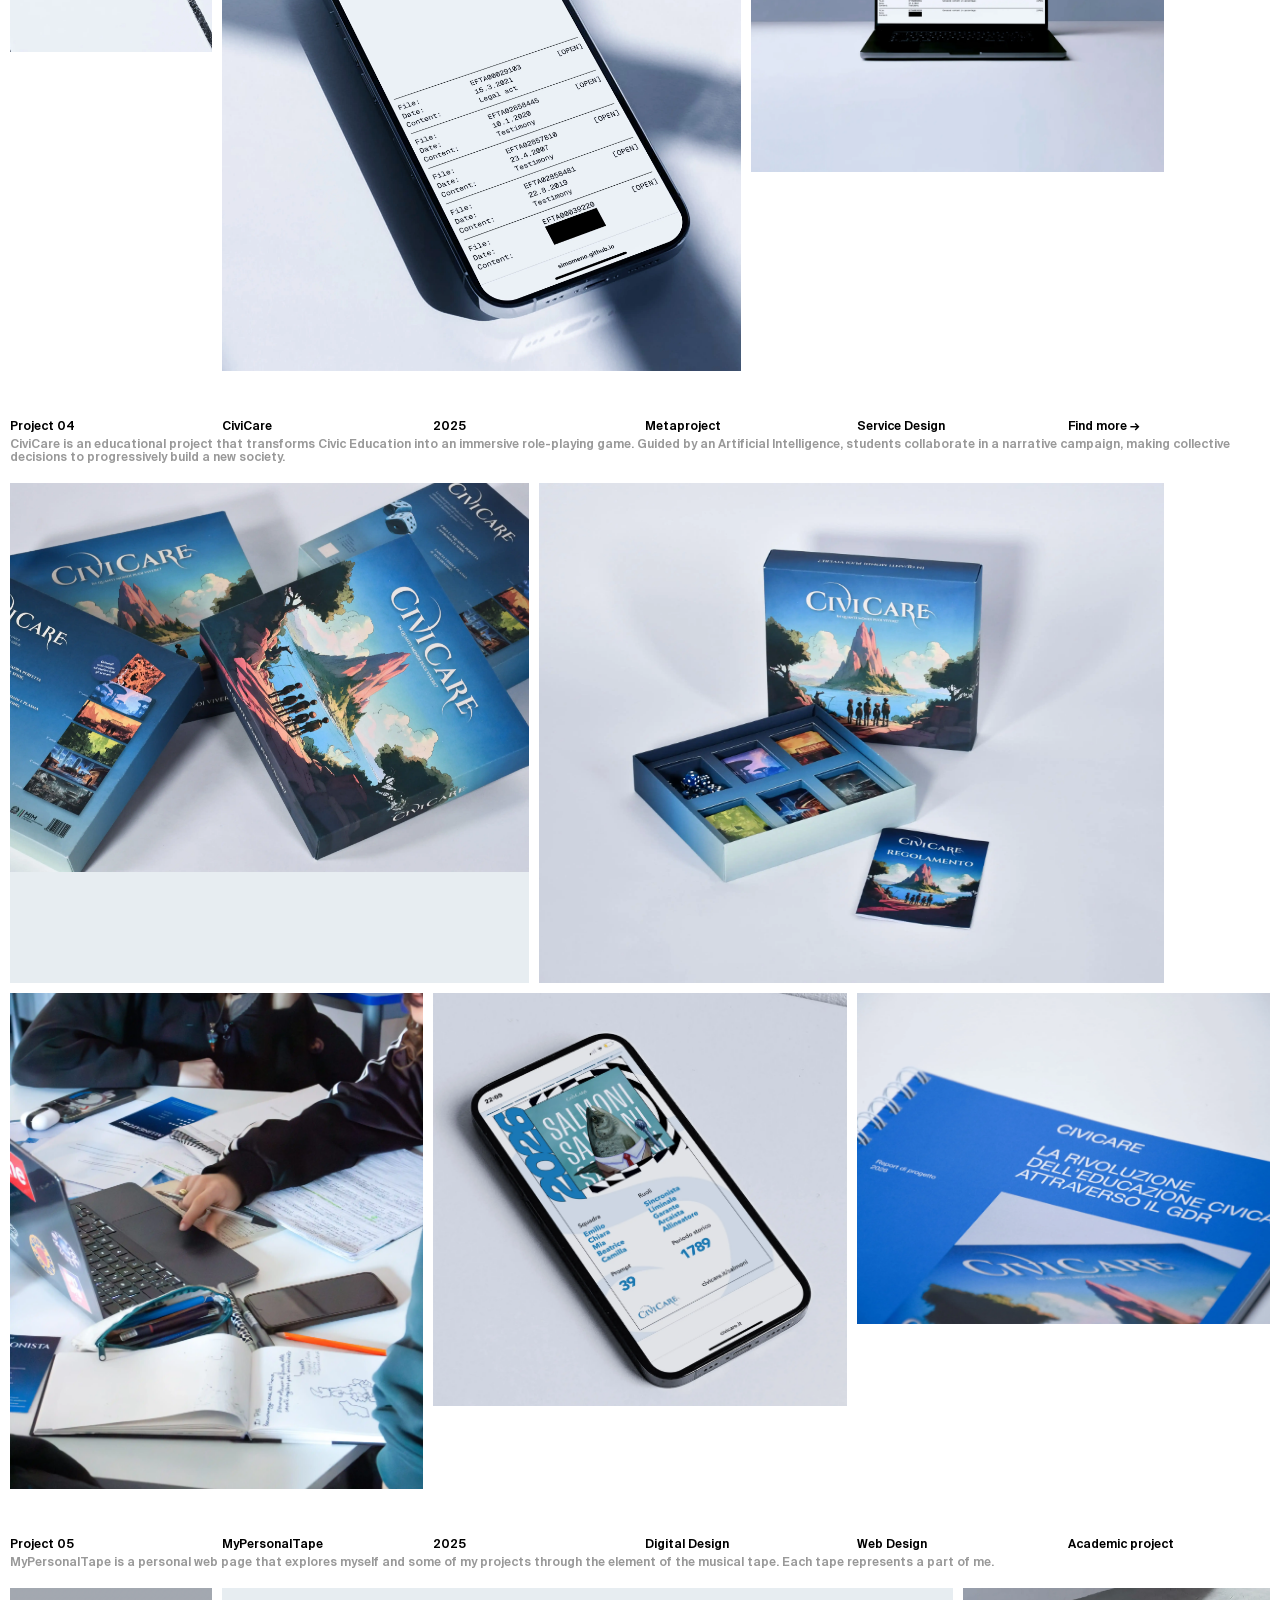
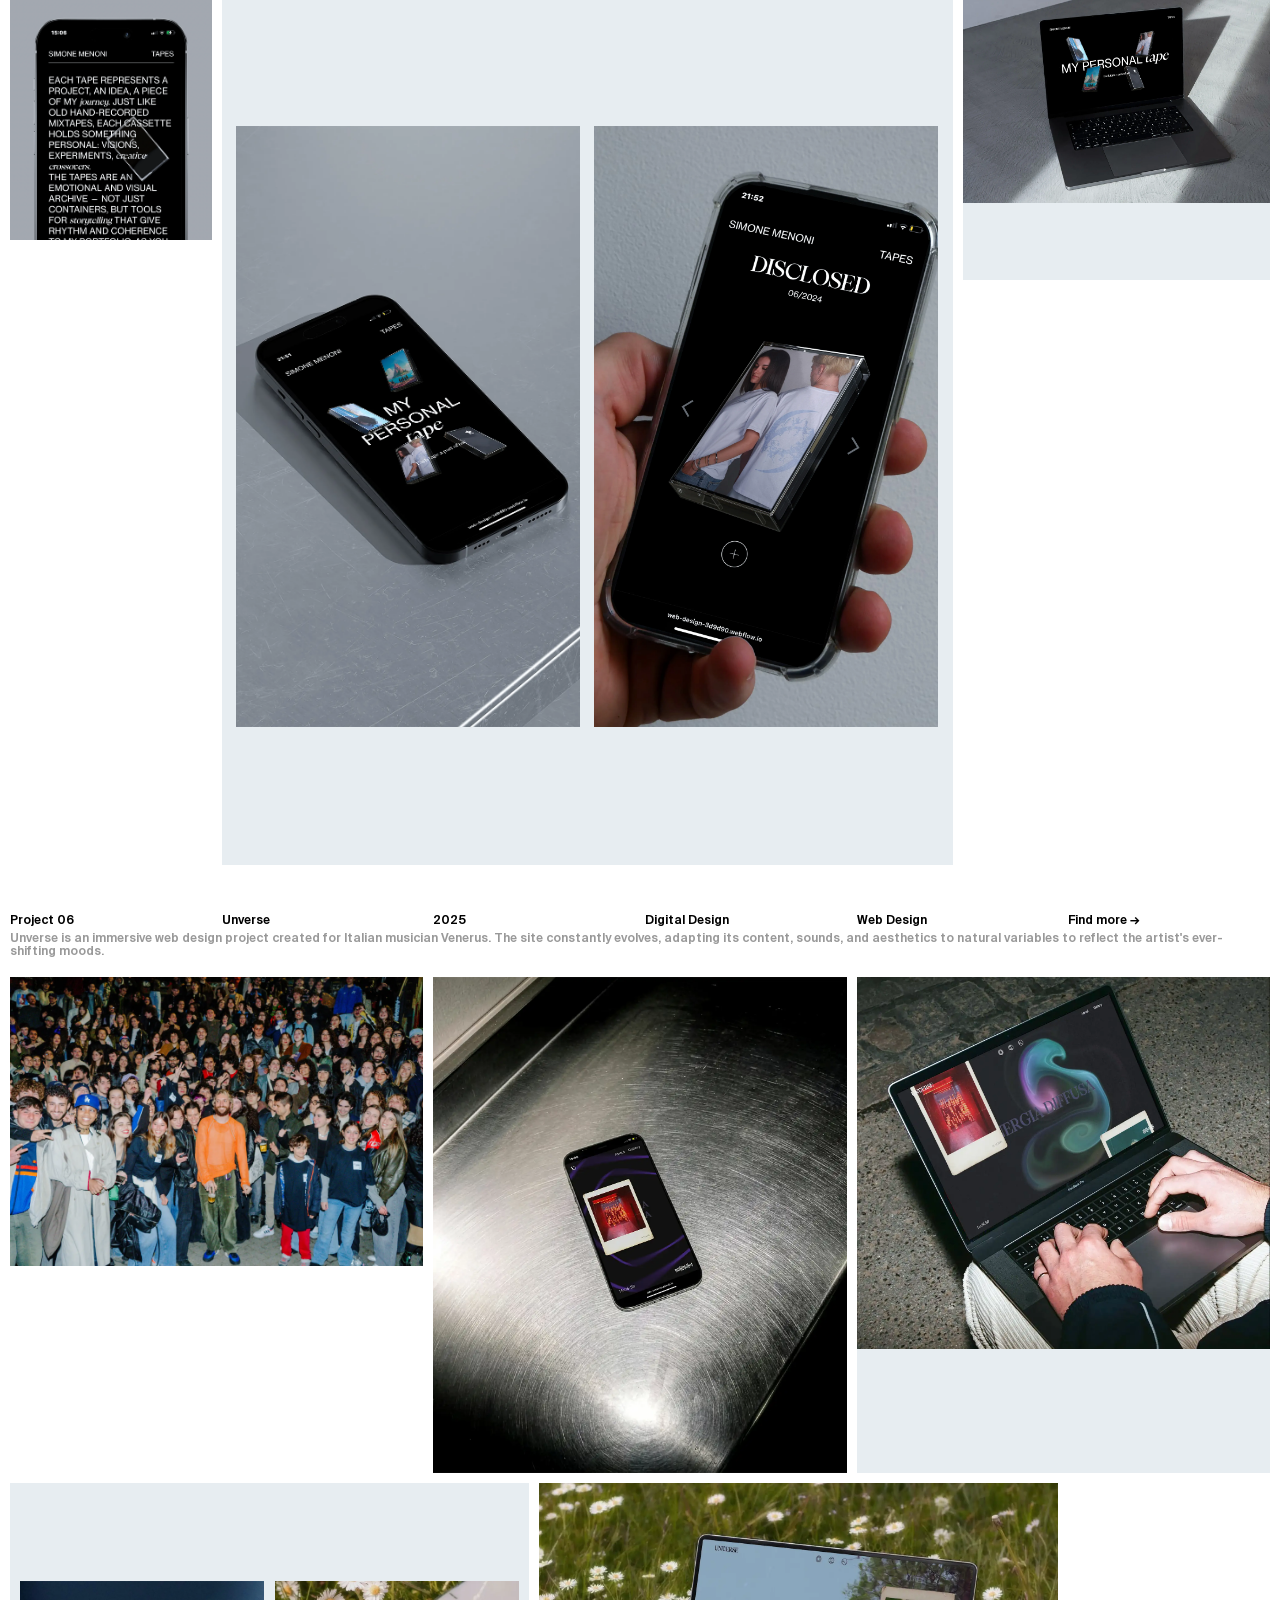
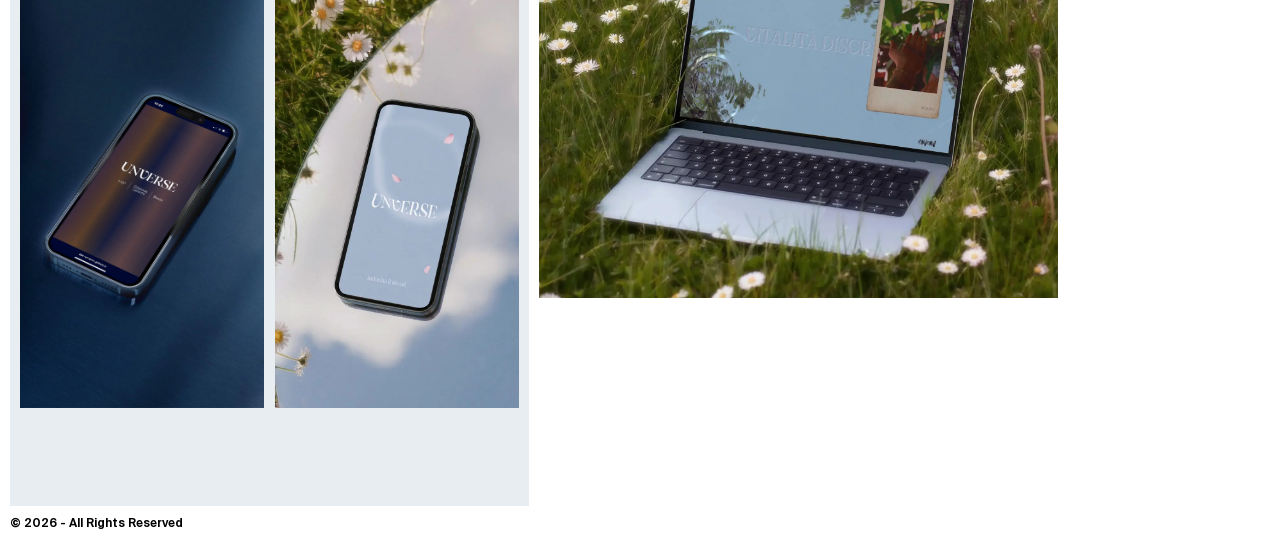
==== commit 665fd400: "update" ====
--- a/index.html
+++ b/index.html
@@ -122,7 +122,7 @@
 
         <div class="find-more-content">
             <div class="tendina-content">
-                <p class="text-fm">Soema explores infrastructural conflict through a&nbsp;reflection on&nbsp;the&nbsp;hidden human consequences of&nbsp;large-scale infrastructure projects. Starting from&nbsp;issues such as&nbsp;land expropriation, labour exploitation and&nbsp;deaths on&nbsp;construction sites, the&nbsp;project asks: “what if the&nbsp;bodies of&nbsp;those sacrificed by&nbsp;infrastructure development became building materials themselves?”. It&nbsp;envisions a&nbsp;future in&nbsp;which the&nbsp;principles of the&nbsp;circular economy are extended to&nbsp;human organic matter. Within this&nbsp;scenario, SOEMA emerges as a&nbsp;company that transforms what progress produces as&nbsp;waste into construction materials, reframing exploitation, sacrifice and loss through the&nbsp;language of&nbsp;sustainability and innovation.</p>
+                <p class="text-fm">Soema explores infrastructural conflict through a&nbsp;reflection on&nbsp;the&nbsp;hidden human consequences of&nbsp;large-scale infrastructure projects. Starting from&nbsp;issues such as&nbsp;land expropriation, labour exploitation and&nbsp;deaths on&nbsp;construction sites, the&nbsp;project asks: “what if the&nbsp;bodies of&nbsp;those sacrificed by&nbsp;infrastructure development became building materials themselves?”. It&nbsp;envisions a&nbsp;future in&nbsp;which the&nbsp;principles of the&nbsp;circular economy are extended to&nbsp;human organic matter. Within this&nbsp;scenario, Soema emerges as a&nbsp;company that transforms what progress produces as&nbsp;waste into construction materials, reframing exploitation, sacrifice and loss through the&nbsp;language of&nbsp;sustainability and innovation.</p>
 
                 <div class="group-team">
                     <p class="team">Team</p>
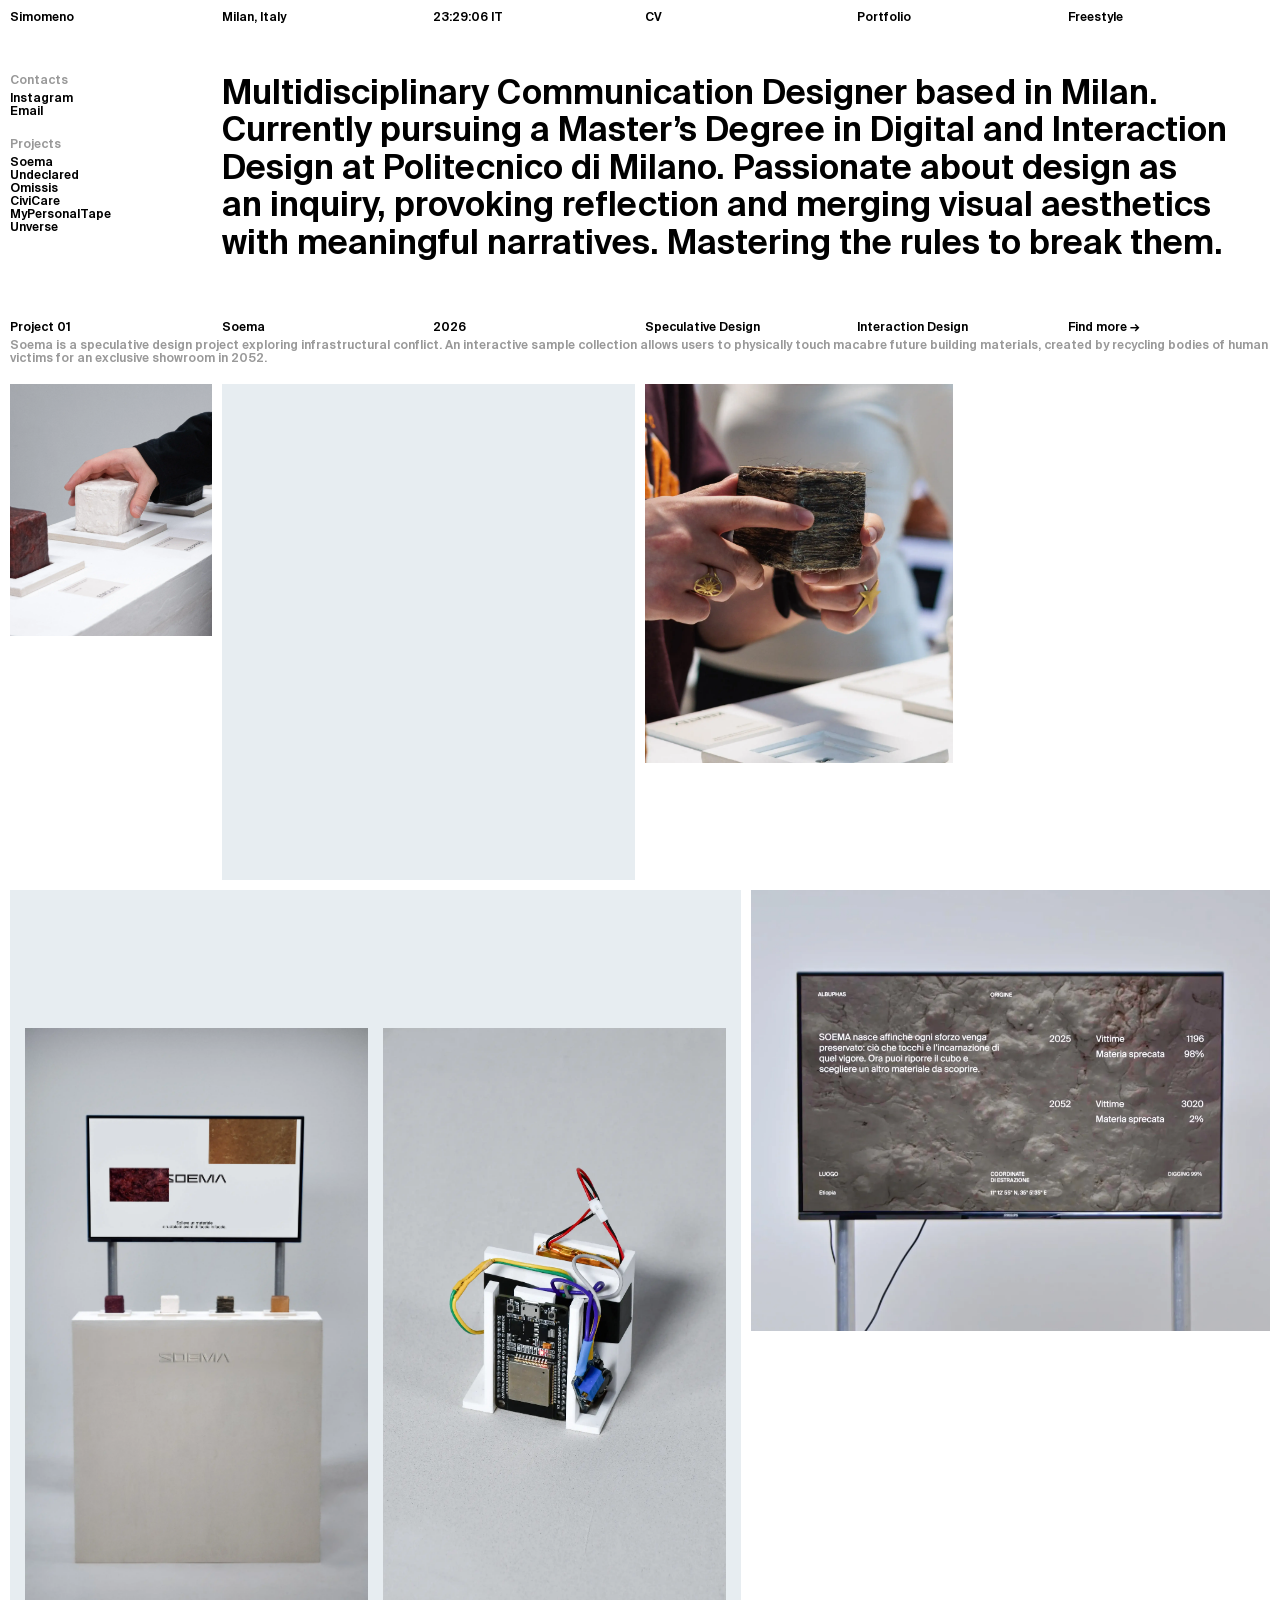
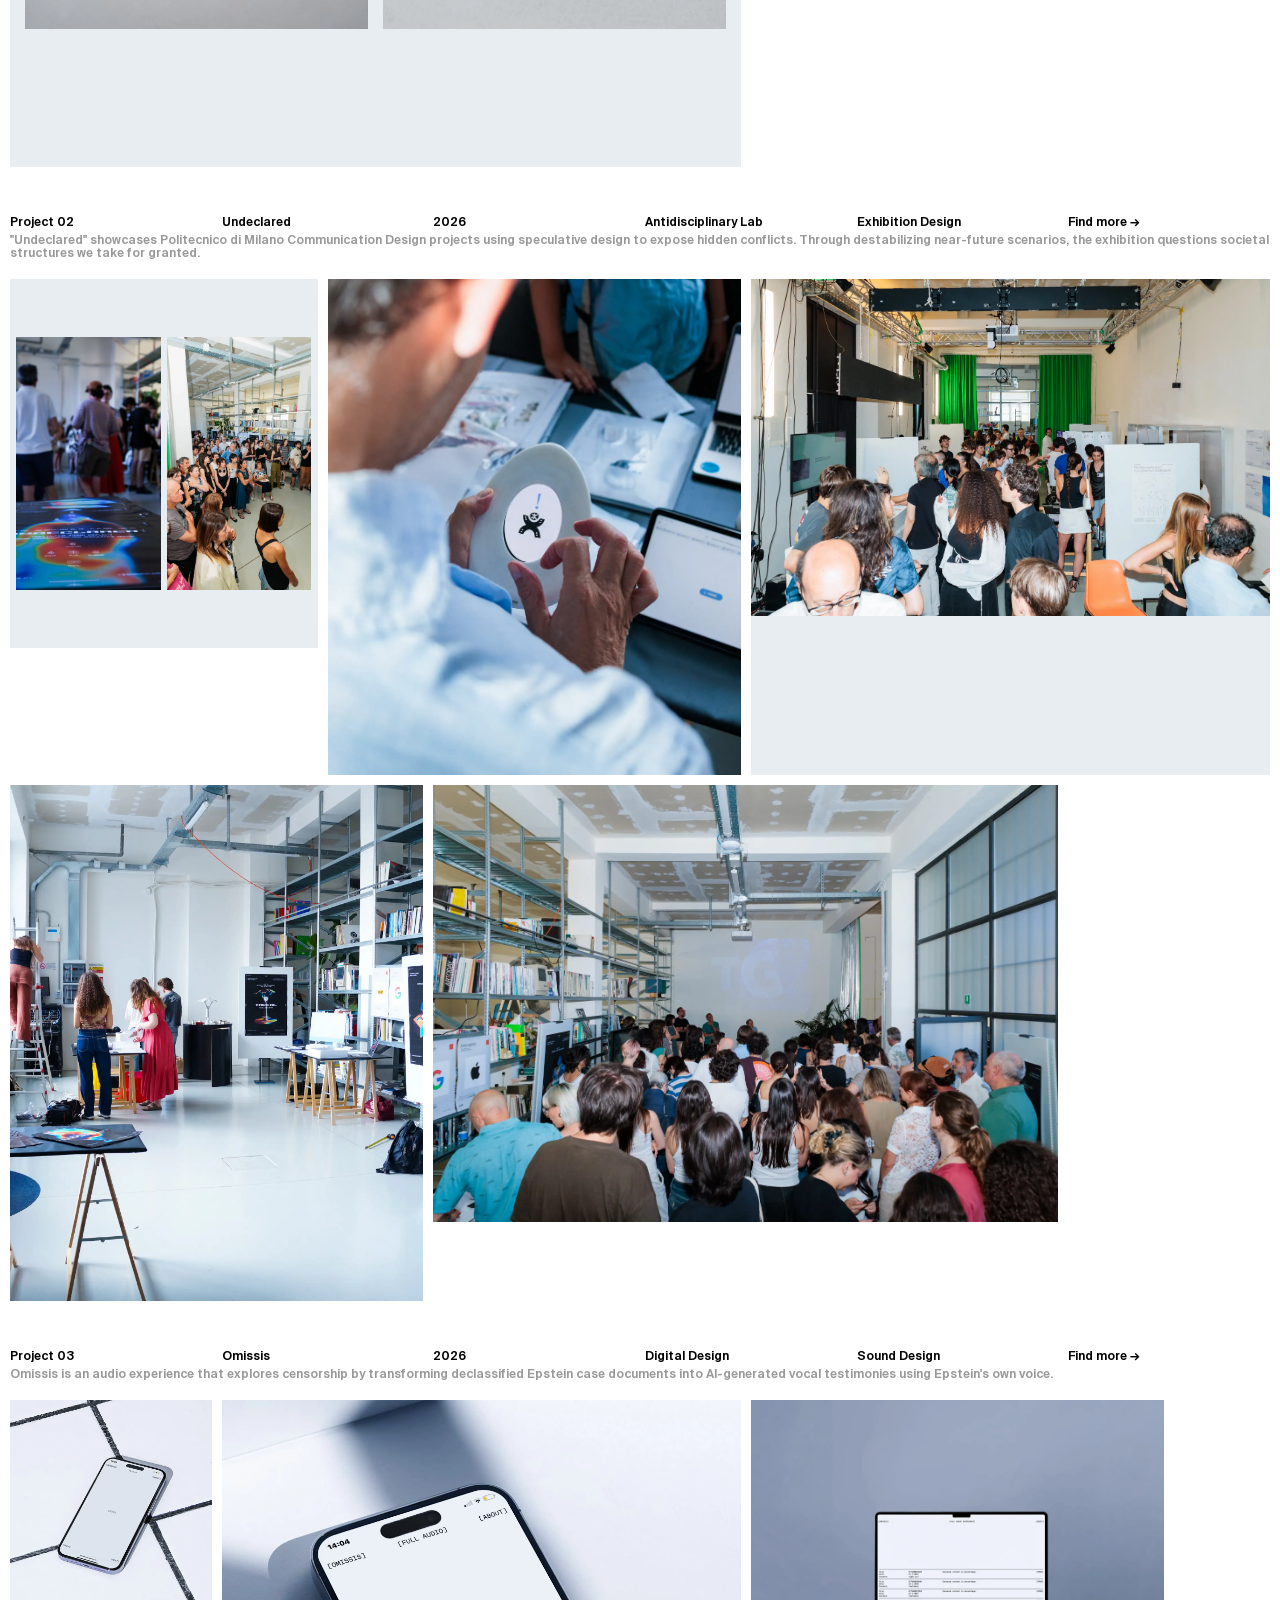
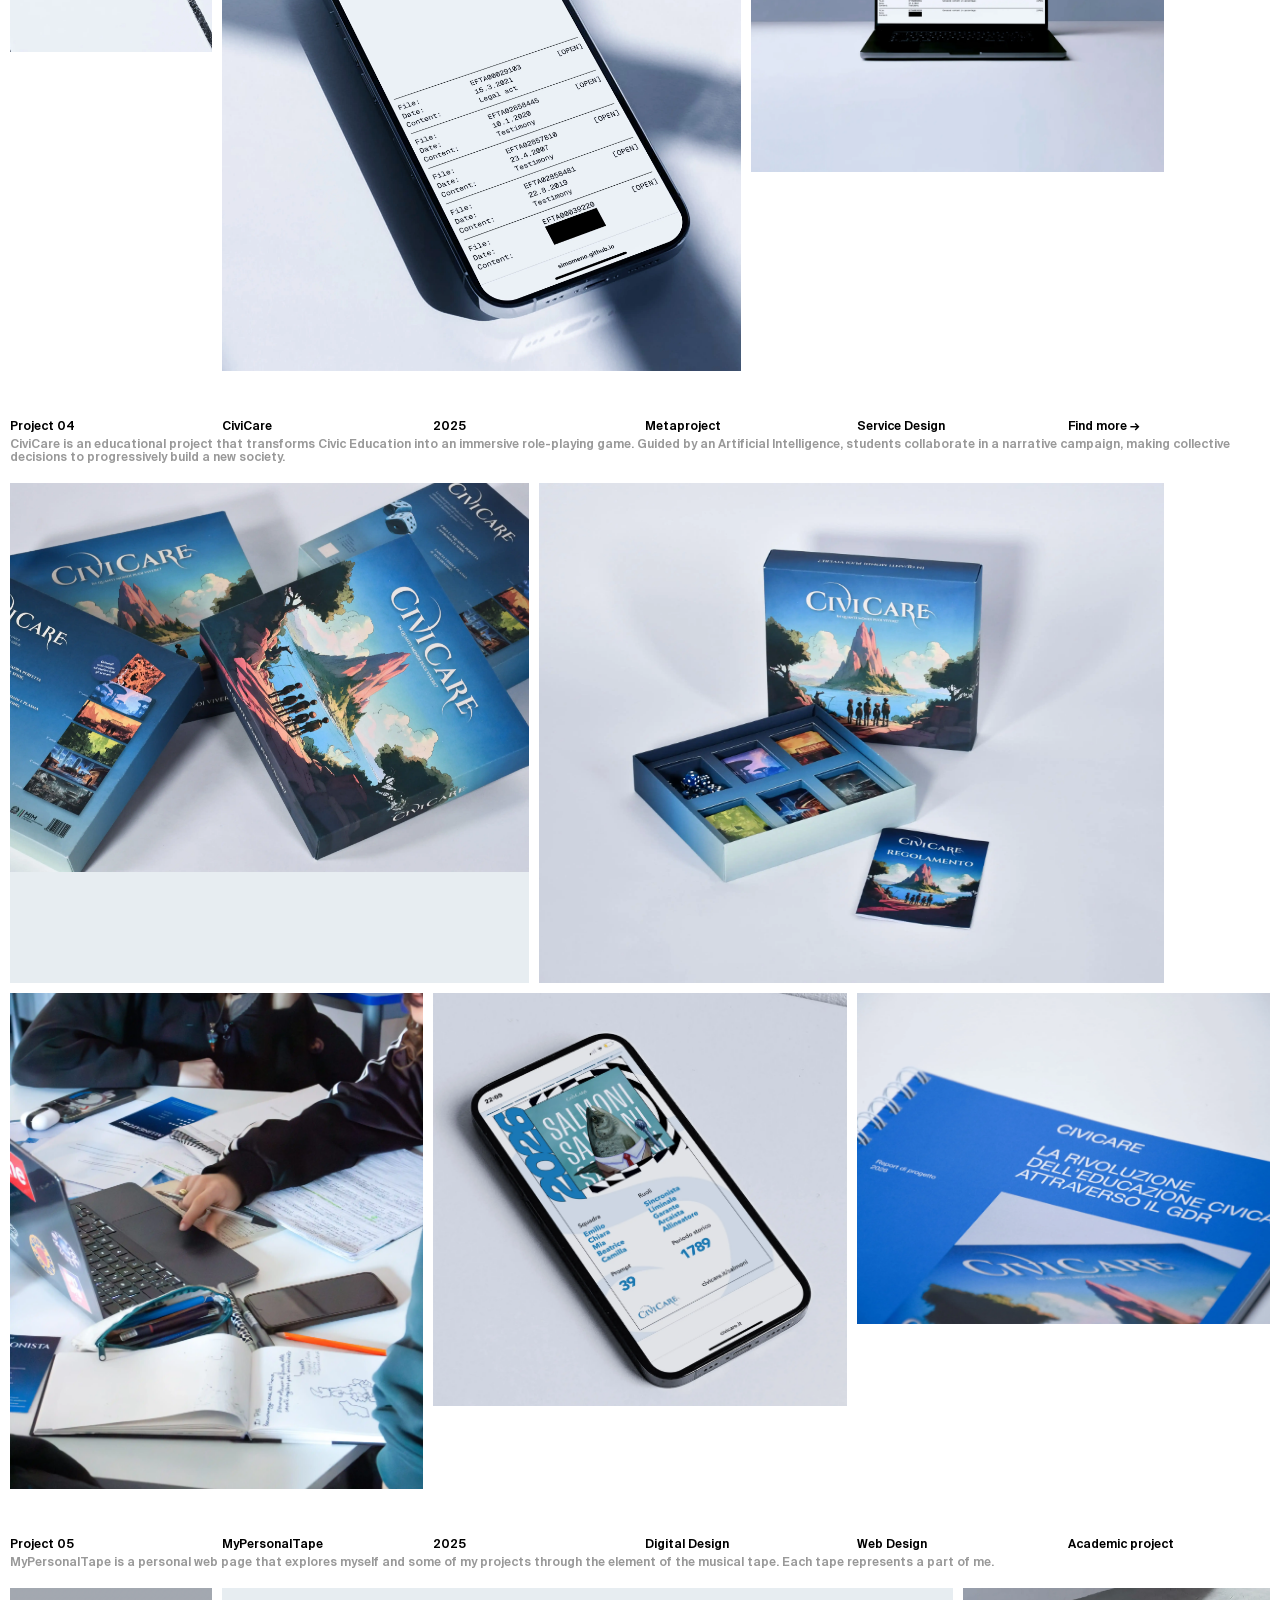
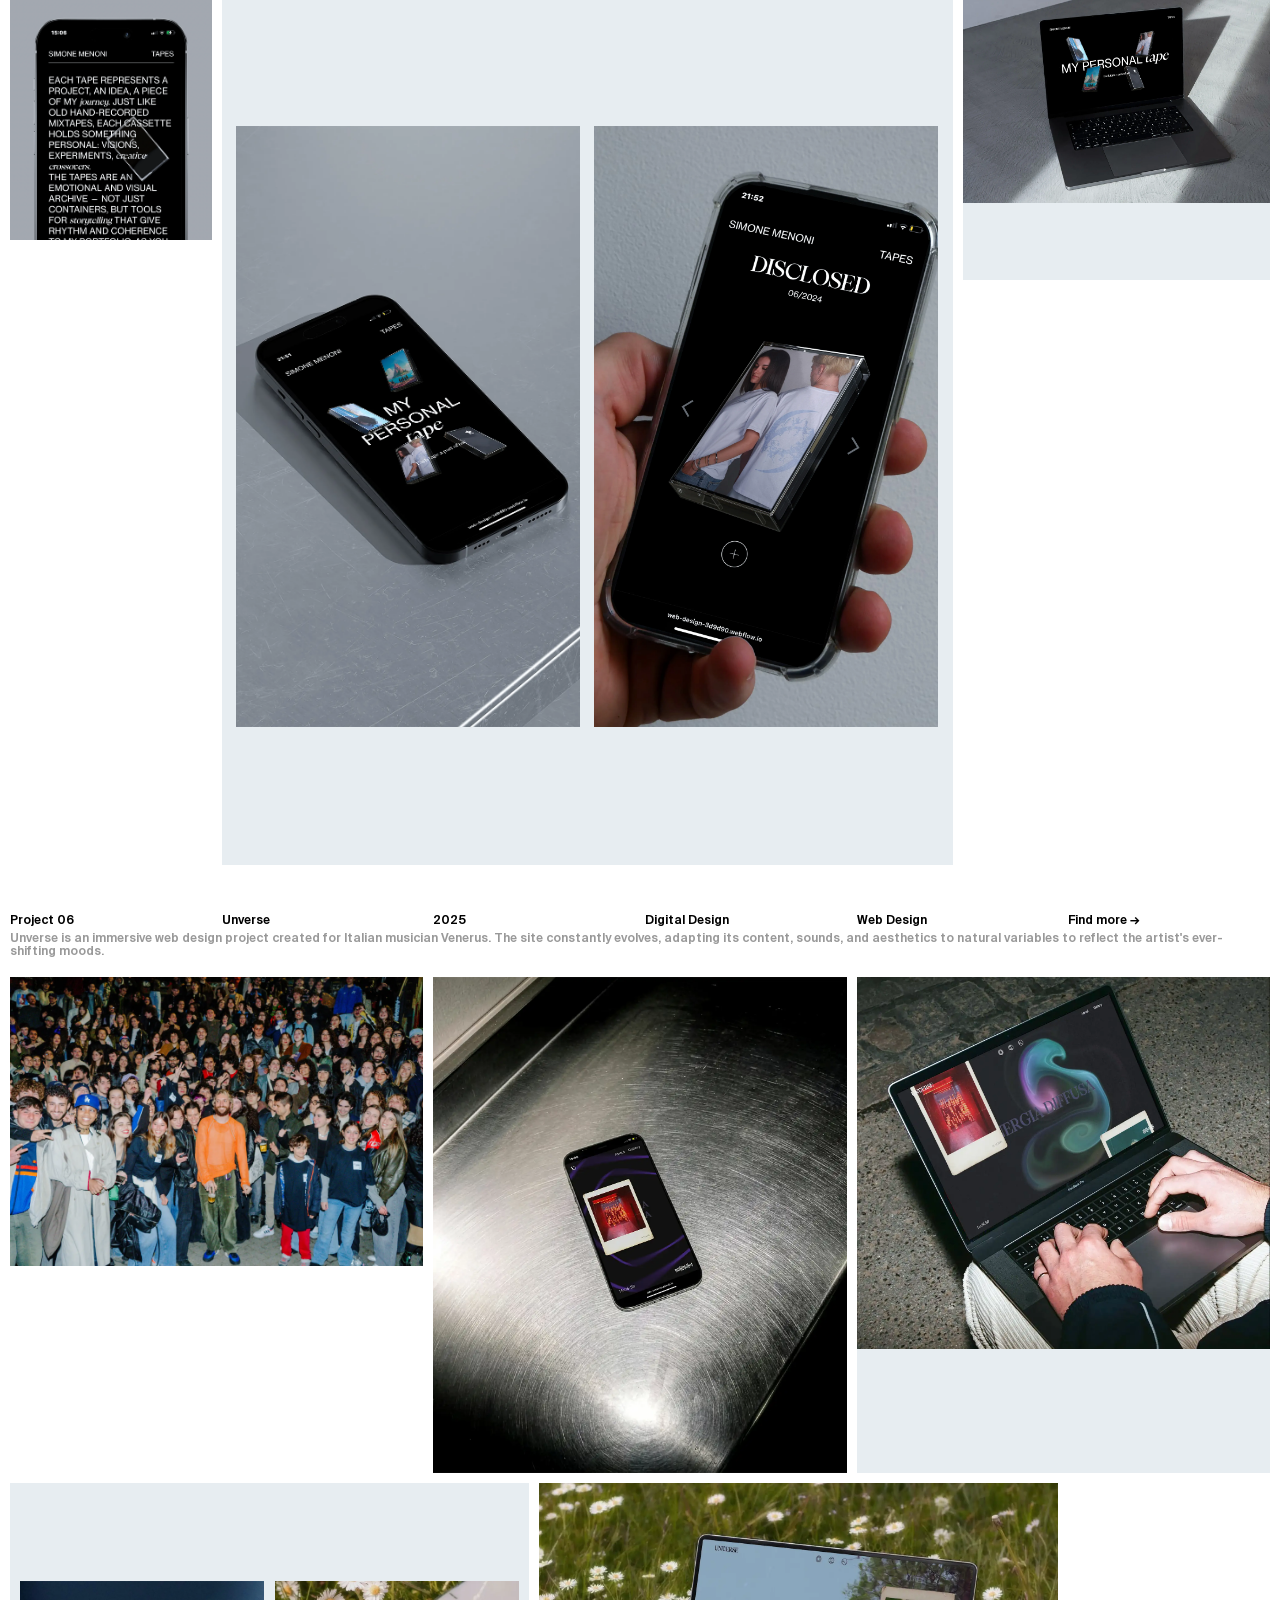
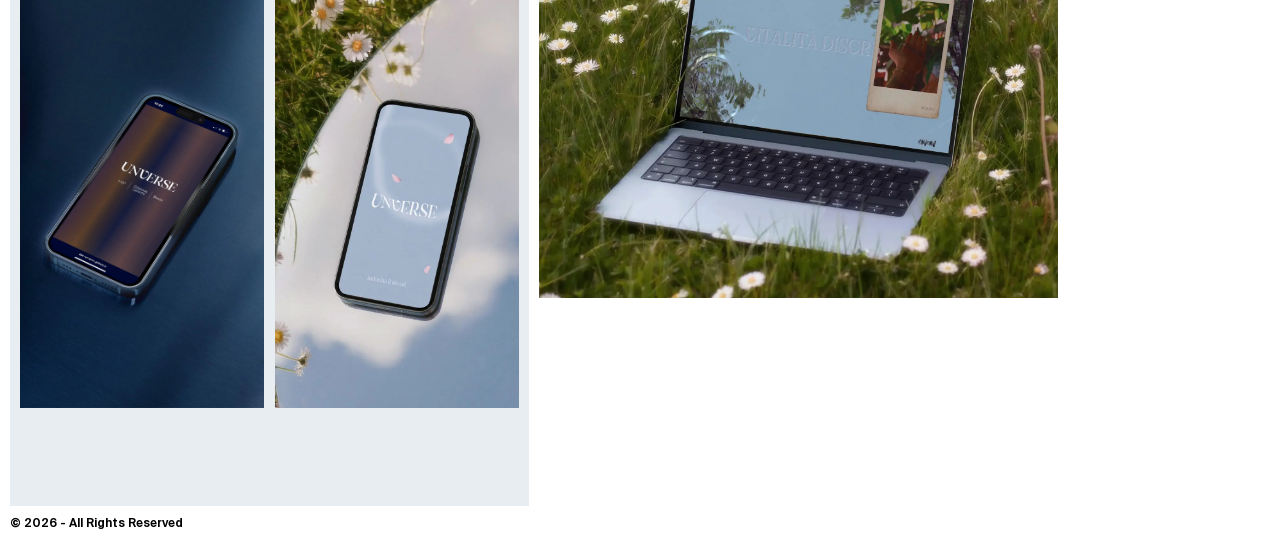
==== commit 41f16a8a: "Video_update" ====
--- a/index.html
+++ b/index.html
@@ -122,7 +122,7 @@
 
         <div class="find-more-content">
             <div class="tendina-content">
-                <p class="text-fm">Soema explores infrastructural conflict through a&nbsp;reflection on&nbsp;the&nbsp;hidden human consequences of&nbsp;large-scale infrastructure projects. Starting from&nbsp;issues such as&nbsp;land expropriation, labour exploitation and&nbsp;deaths on&nbsp;construction sites, the&nbsp;project asks: “what if the&nbsp;bodies of&nbsp;those sacrificed by&nbsp;infrastructure development became building materials themselves?”. It&nbsp;envisions a&nbsp;future in&nbsp;which the&nbsp;principles of the&nbsp;circular economy are extended to&nbsp;human organic matter. Within this&nbsp;scenario, Soema emerges as a&nbsp;company that transforms what progress produces as&nbsp;waste into construction materials, reframing exploitation, sacrifice and loss through the&nbsp;language of&nbsp;sustainability and innovation.</p>
+                <p class="text-fm">The project explores infrastructural conflict through a&nbsp;reflection on&nbsp;the&nbsp;hidden human consequences of&nbsp;large-scale infrastructure projects. Starting from&nbsp;issues such as&nbsp;land expropriation, labour exploitation and&nbsp;deaths on&nbsp;construction sites, the&nbsp;project asks: “what if the&nbsp;bodies of&nbsp;those sacrificed by&nbsp;infrastructure development became building materials themselves?”. It&nbsp;envisions a&nbsp;future in&nbsp;which the&nbsp;principles of the&nbsp;circular economy are extended to&nbsp;human organic matter. Within this&nbsp;scenario, Soema emerges as a&nbsp;company that transforms what progress produces as&nbsp;waste into construction materials, reframing exploitation, sacrifice and loss through the&nbsp;language of&nbsp;sustainability and innovation.</p>
 
                 <div class="group-team">
                     <p class="team">Team</p>
@@ -138,7 +138,7 @@
                     <p class="team">Roles</p>
 
                     <div class="roles2">
-                        <p>Simone&nbsp;Menoni: Interaction and visual Design / Programming</p>
+                        <p>Simone&nbsp;Menoni: Interaction and Visual Design / Programming</p>
                         <p>Martina&nbsp;Ghezzi: Visual Design / Branding</p>
                         <p>Alice&nbsp;Miyake: Visual Design / Branding</p>
                         <p>Giacomo&nbsp;Piganzoli: Video editing / Sound Design</p>
--- a/index.css
+++ b/index.css
@@ -65,7 +65,7 @@
     flex-direction: column;
 }
 
-.n1, .n2, .n3, .n4, .n5, .n6{
+.n1, .n2, .n3, .n4, .n5, .n6, .group-type{
     white-space: nowrap;
 
 }
@@ -744,10 +744,7 @@
     margin-bottom: 30px;
 }
 
-.group-type{
-    grid-column: 11;
-
-}
+
 
 @media (max-width: 1024px) {
     h2 { font-size: 26px; }
@@ -969,6 +966,7 @@
     }
 
 
+
     .text-fm, .roles2{
         margin-bottom: 30px;
     }
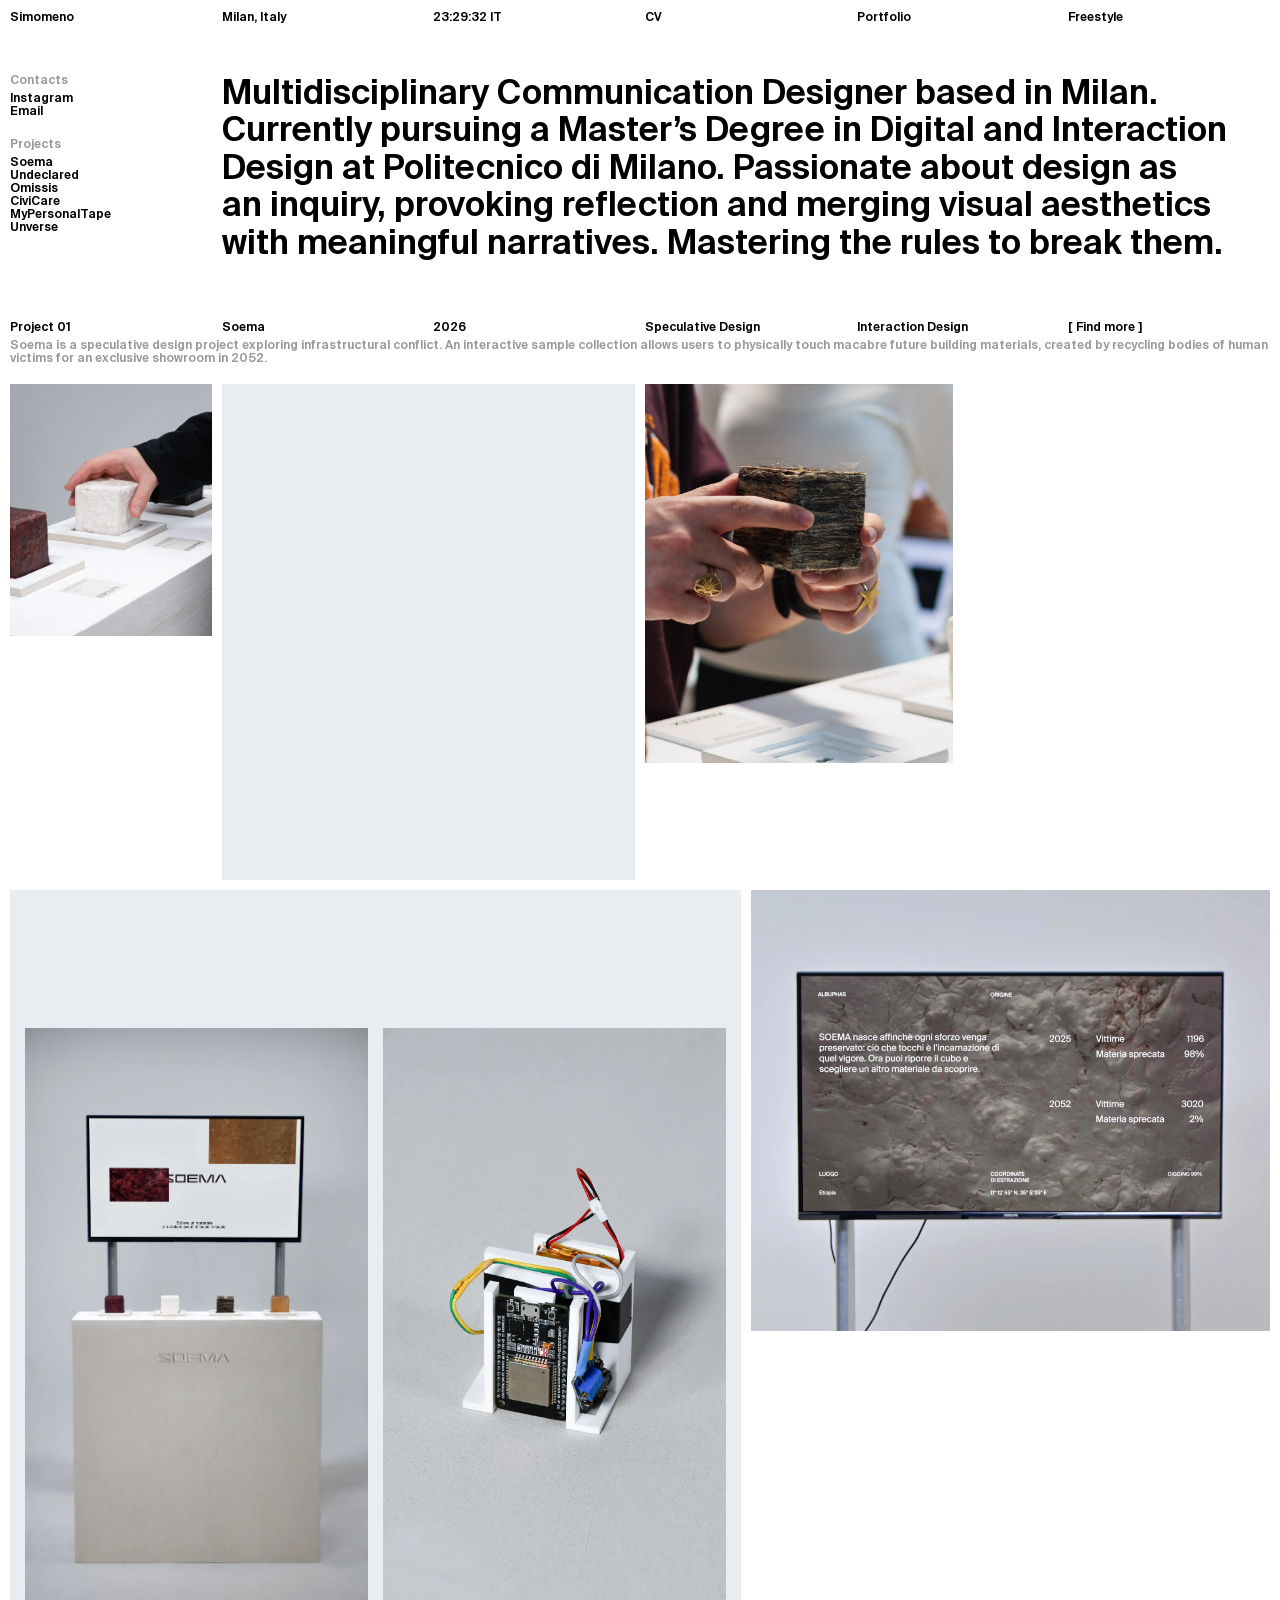
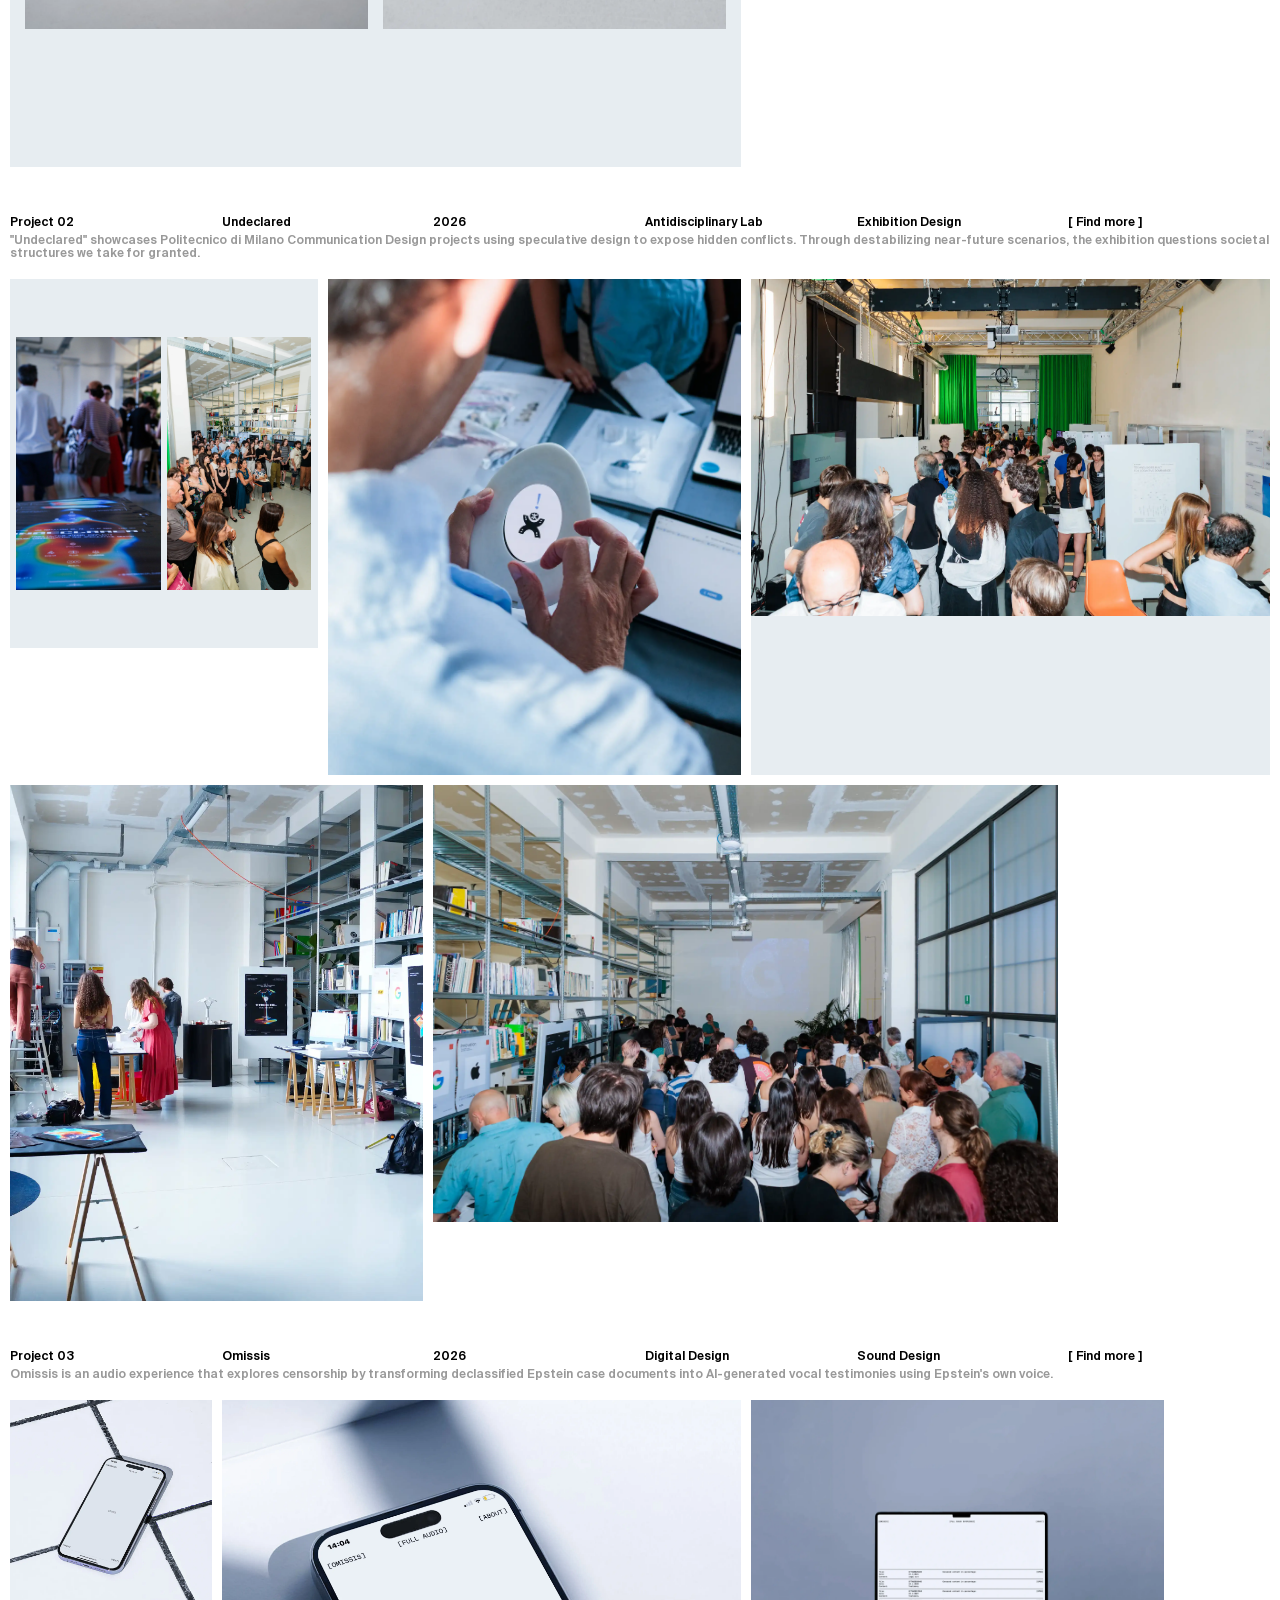
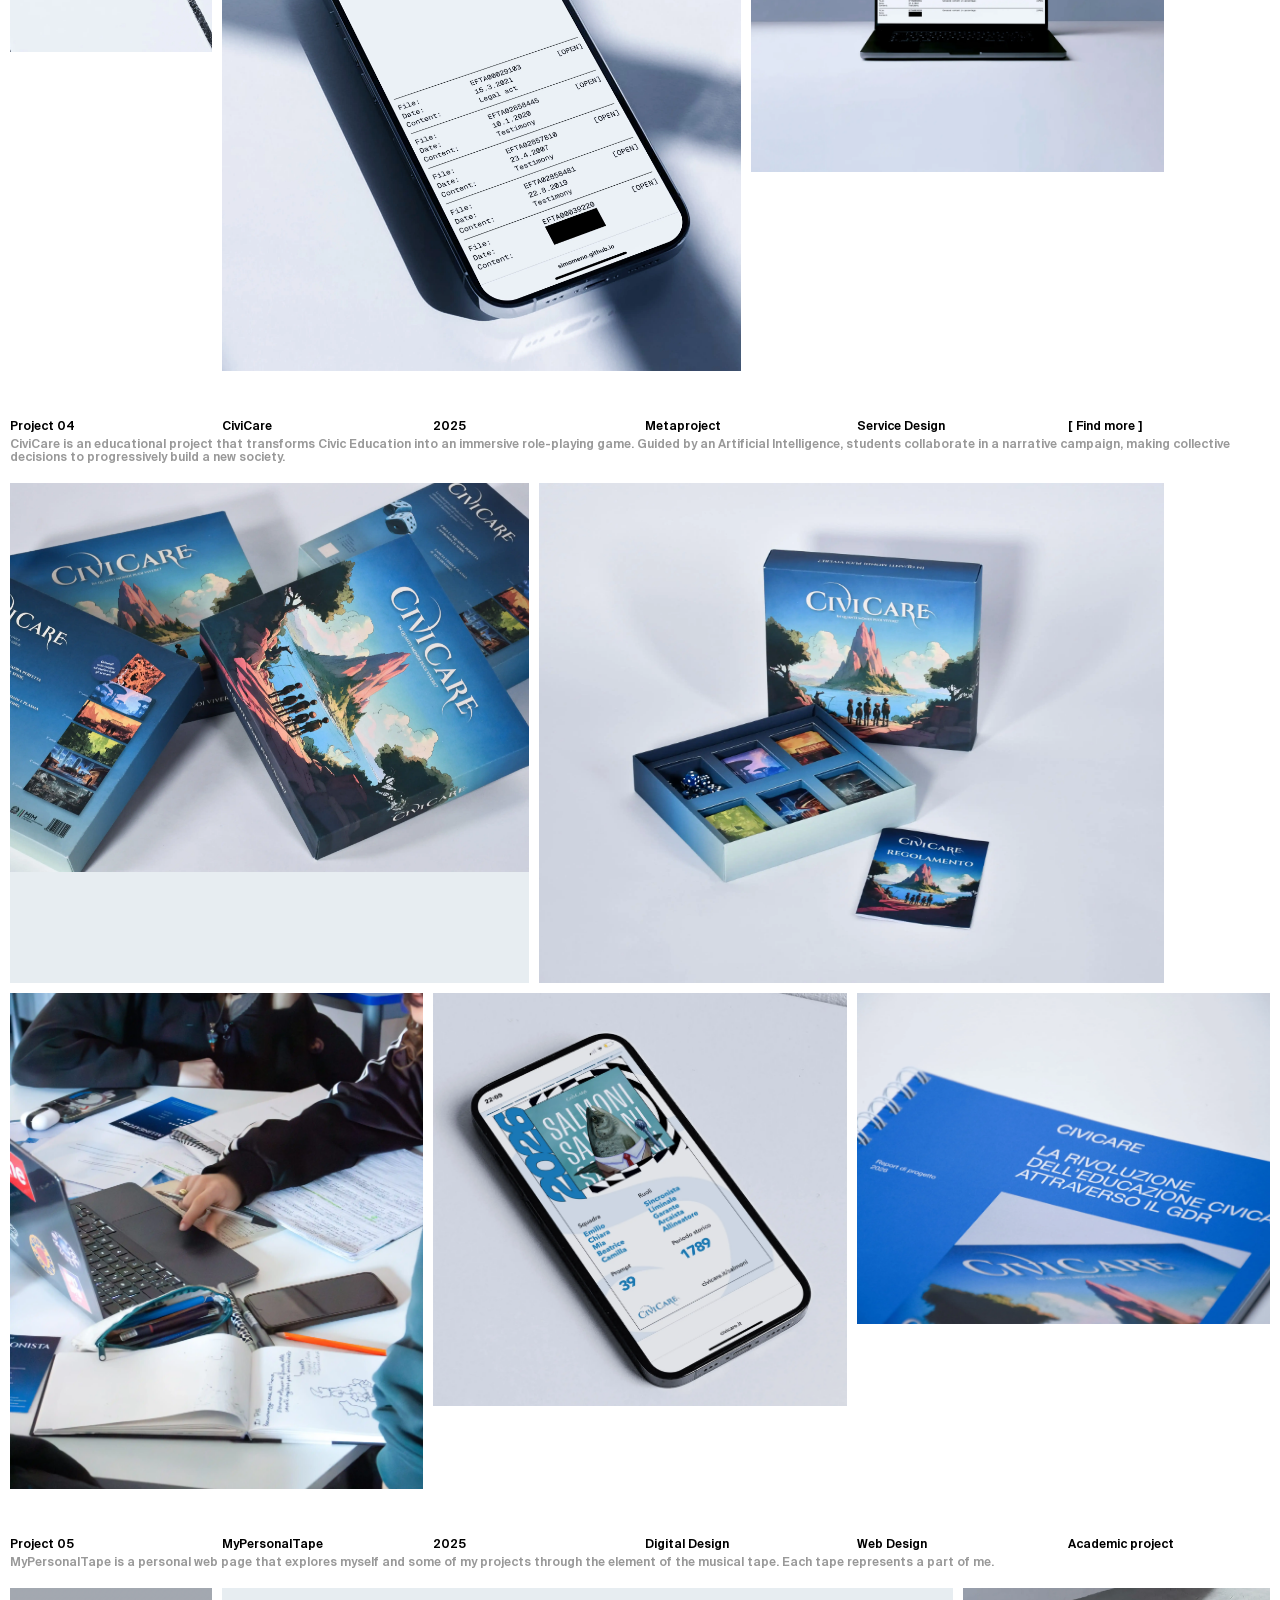
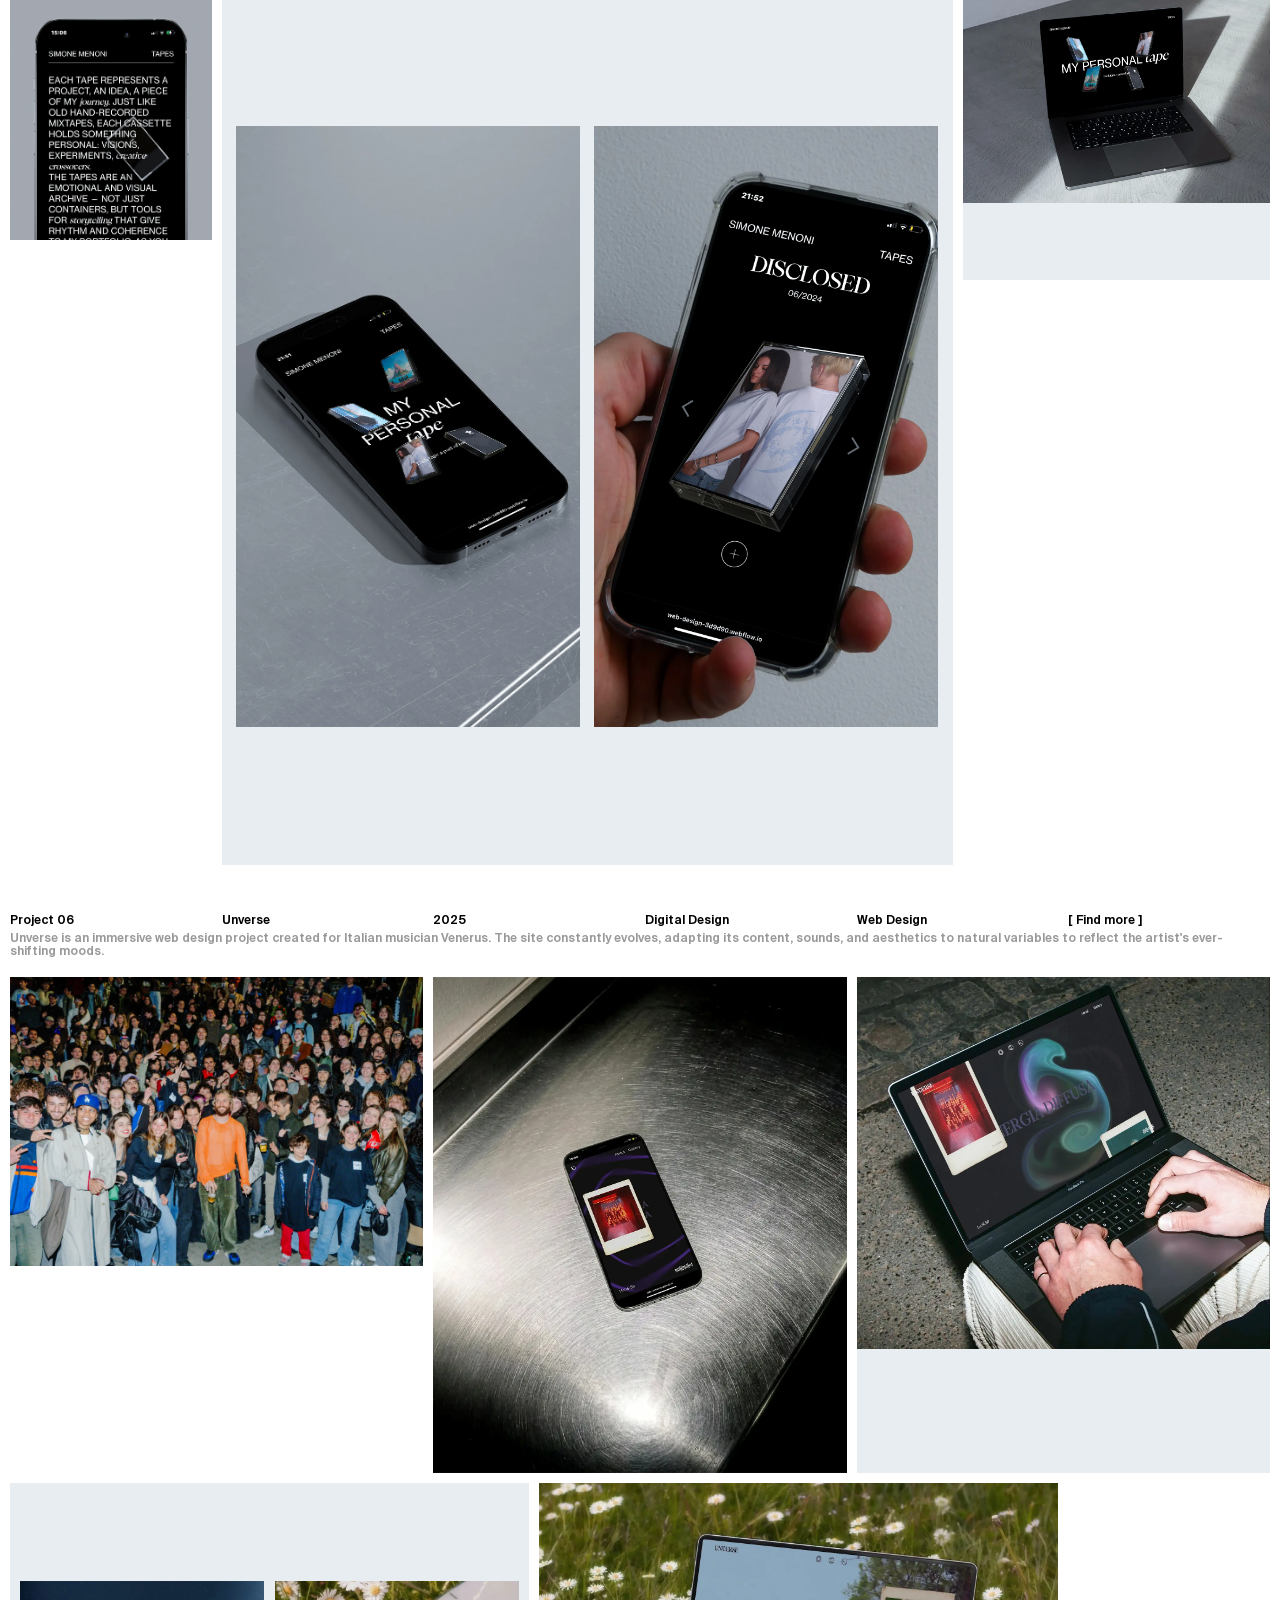
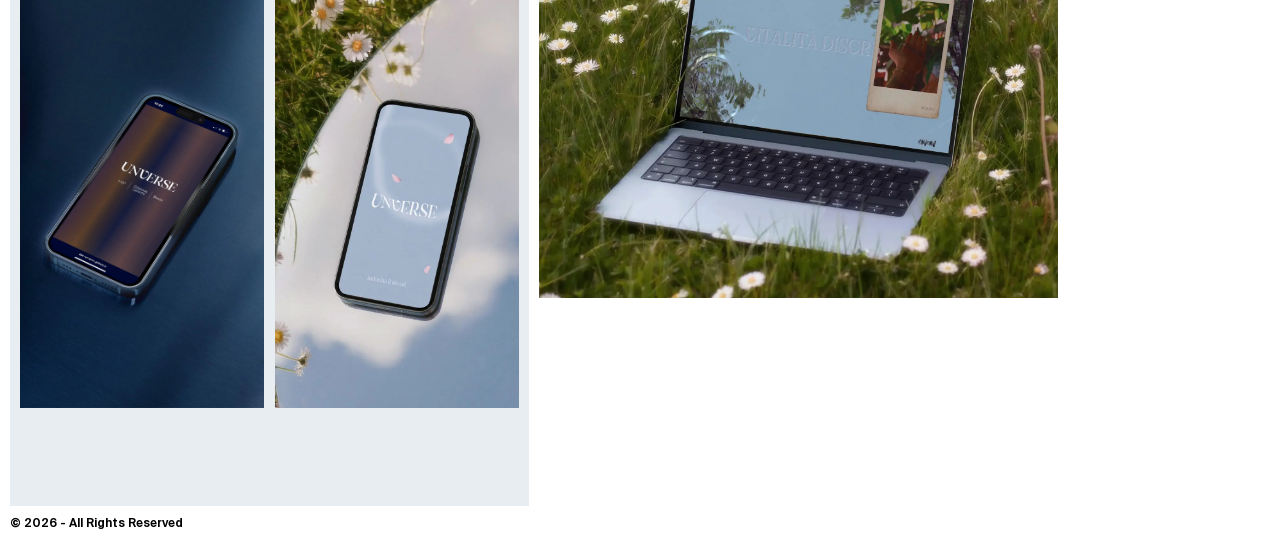
==== commit 0b07c8d7: "book-update" ====
--- a/index.html
+++ b/index.html
@@ -113,7 +113,7 @@
                 <p class="n3">2026</p>
                 <p class="n4">Speculative Design</p>
                 <p class="n5">Interaction Design</p>
-                <p class="n6 more-btn" id="more">Find more →</p>
+                <p class="n6 more-btn" id="more">[ Find more ]</p>
             </div>
             <div class="description">
                 <p>Soema is a speculative design project exploring infrastructural conflict. An&nbsp;interactive sample collection allows users to physically touch macabre future building materials, created by&nbsp;recycling bodies of human victims for an exclusive showroom in 2052.</p>
@@ -201,7 +201,7 @@
                 <p class="n3">2026</p>
                 <p class="n4">Antidisciplinary&nbsp;Lab</p>
                 <p class="n5">Exhibition Design</p>
-                <p class="n6 more-btn" id="more">Find more →</p>
+                <p class="n6 more-btn" id="more">[ Find more ]</p>
                 <p class="n7"></p>
             </div>
             <div class="description">
@@ -289,7 +289,7 @@
                 <p class="n3">2026</p>
                 <p class="n4">Digital Design</p>
                 <p class="n5">Sound Design</p>
-                <p class="n6 more-btn">Find more →</p>
+                <p class="n6 more-btn">[ Find more ]</p>
                 <p class="n7"></p>
             </div>
             <div class="description">
@@ -358,7 +358,7 @@
                     <p class="n3">2025</p>
                     <p class="n4">Metaproject</p>
                     <p class="n5">Service Design</p>
-                    <p class="n6 more-btn">Find more →</p>
+                    <p class="n6 more-btn">[ Find more ]</p>
                     <p class="n7"></p>
                 </div>
                 <div class="description">
@@ -489,7 +489,7 @@
             <p class="n3">2025</p>
             <p class="n4">Digital Design</p>
             <p class="n5">Web Design</p>
-            <p class="n6 more-btn">Find more →</p>
+            <p class="n6 more-btn">[ Find more ]</p>
             <p class="n7"></p>
         </div>
         <div class="description">
--- a/index.css
+++ b/index.css
@@ -31,7 +31,7 @@
 @font-face {
     font-family: 'SuisseIntl';
     src: url('Assets/Fonts/SuisseIntl-SemiBold.ttf') format('truetype');
-    font-weight: 600;
+    font-weight: 100 900;
     font-style: normal;
 }
 
@@ -976,6 +976,8 @@
         padding-bottom: 10px;
     }
 
+    
+
    
 
     }
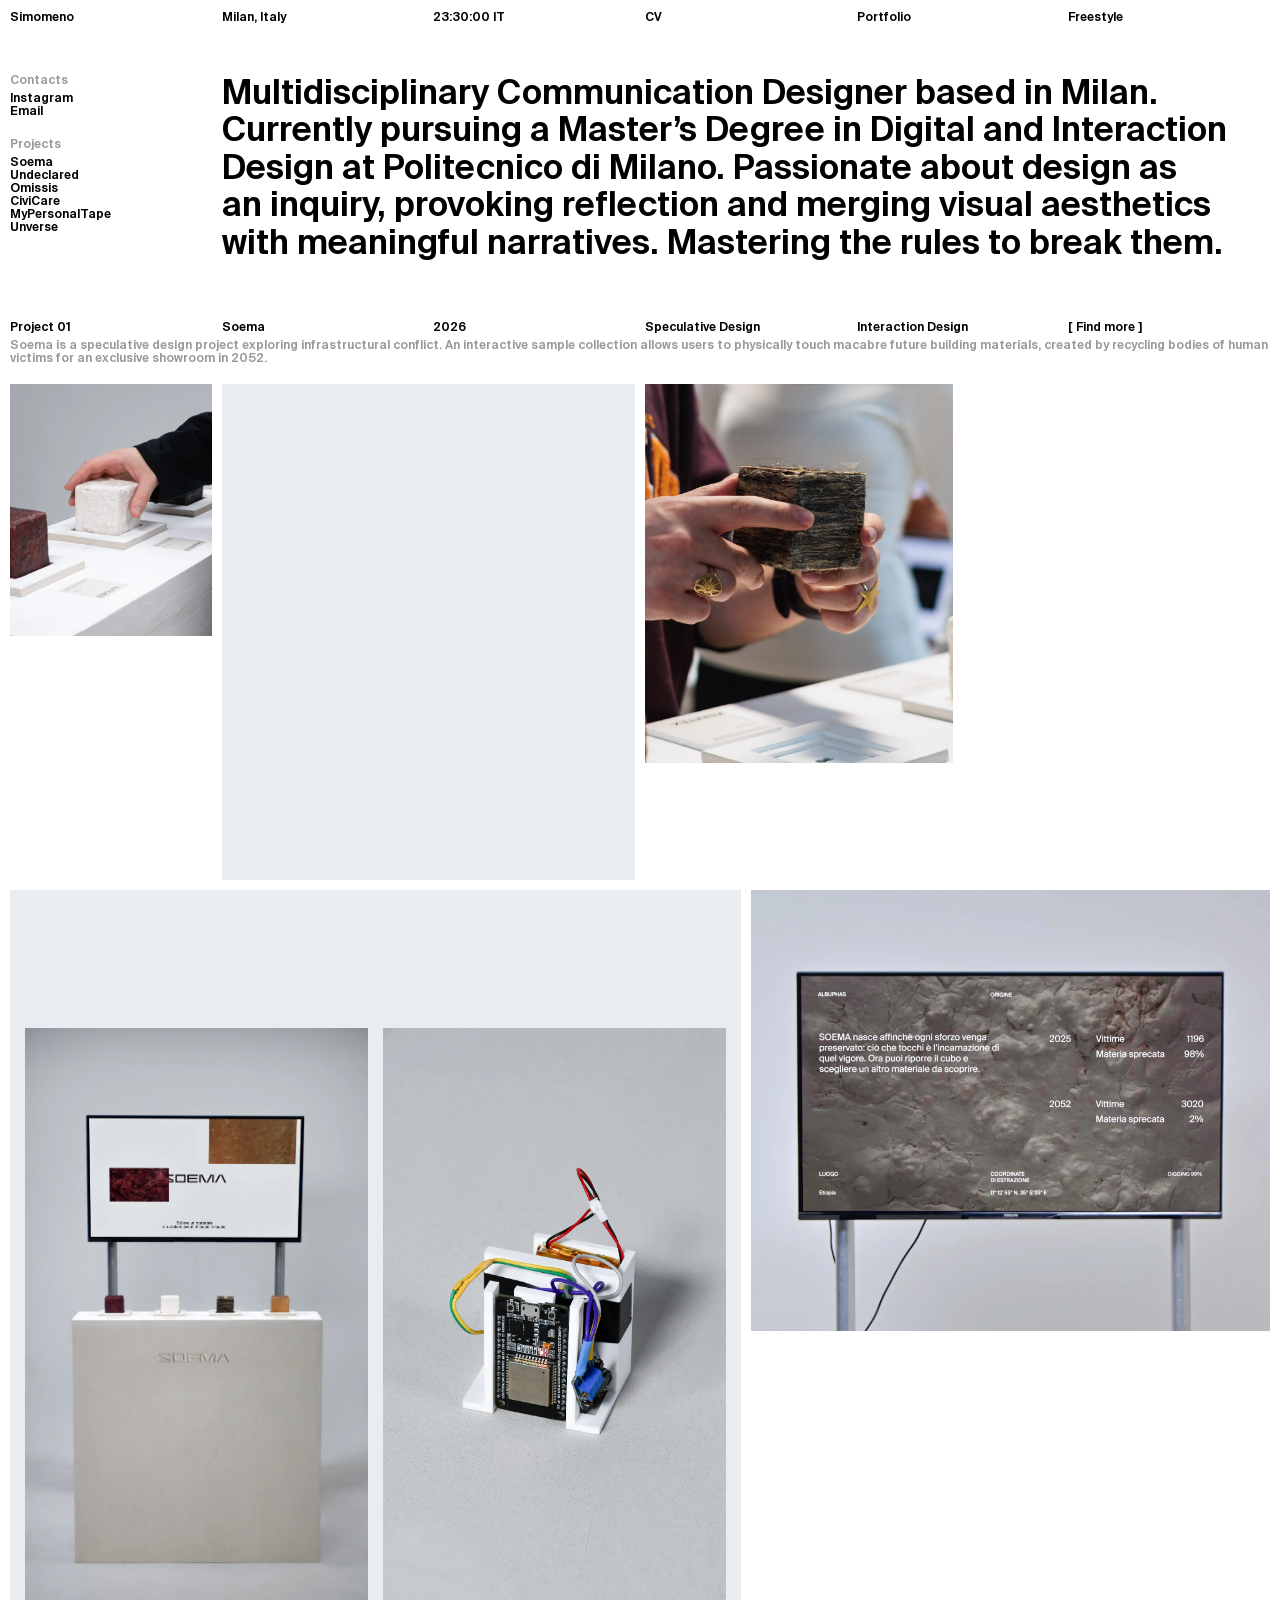
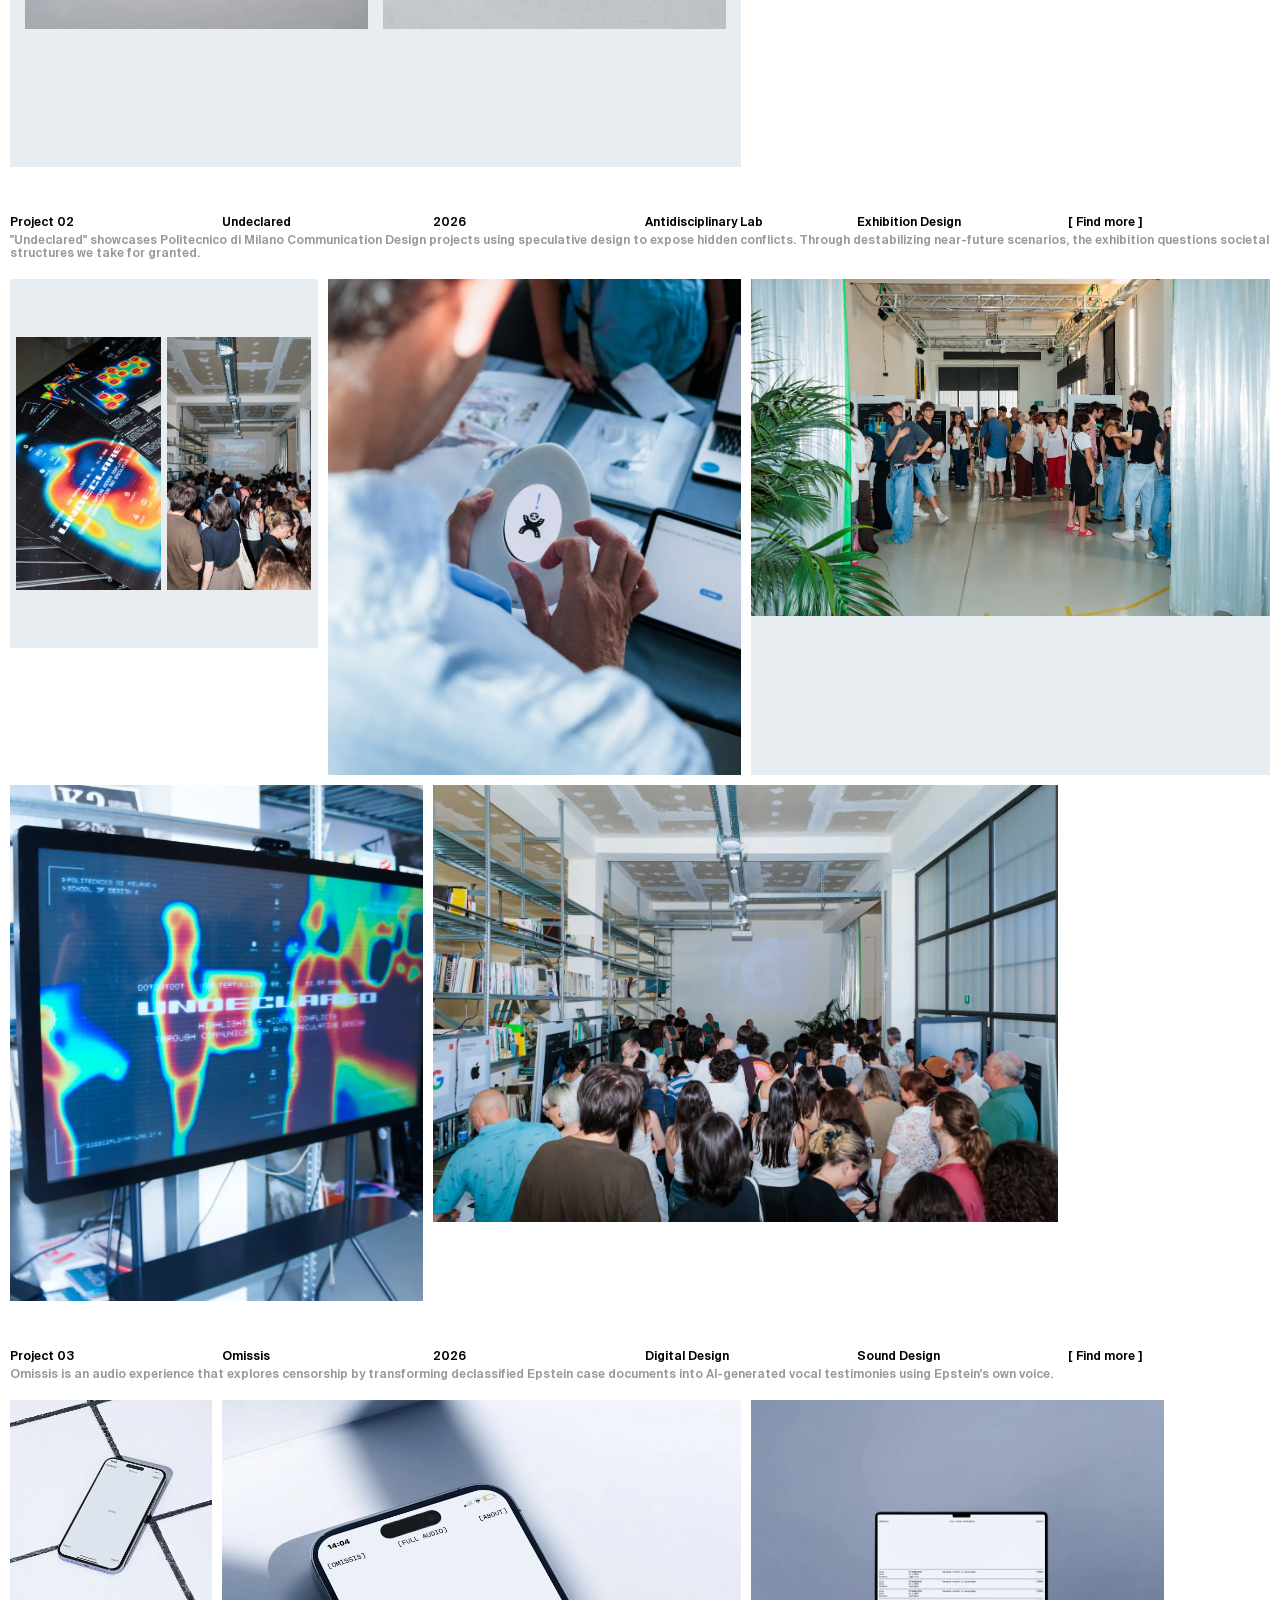
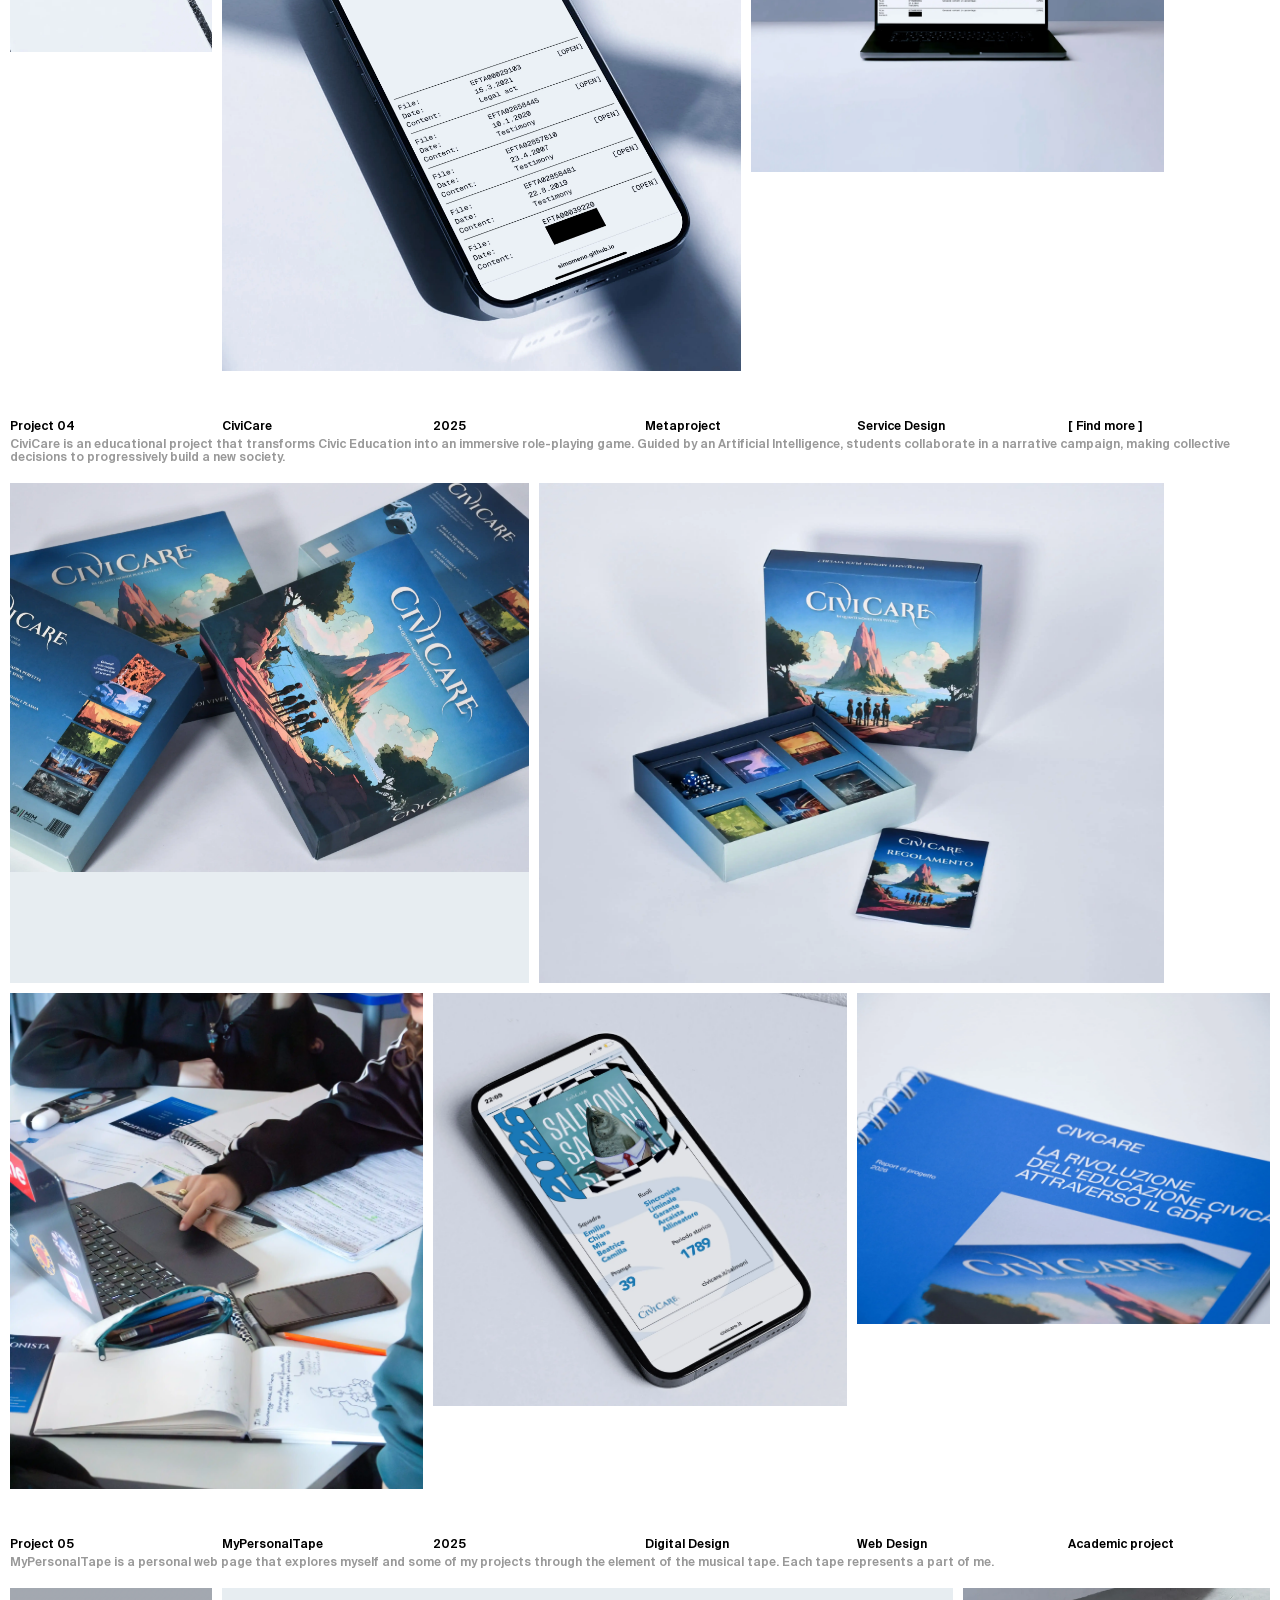
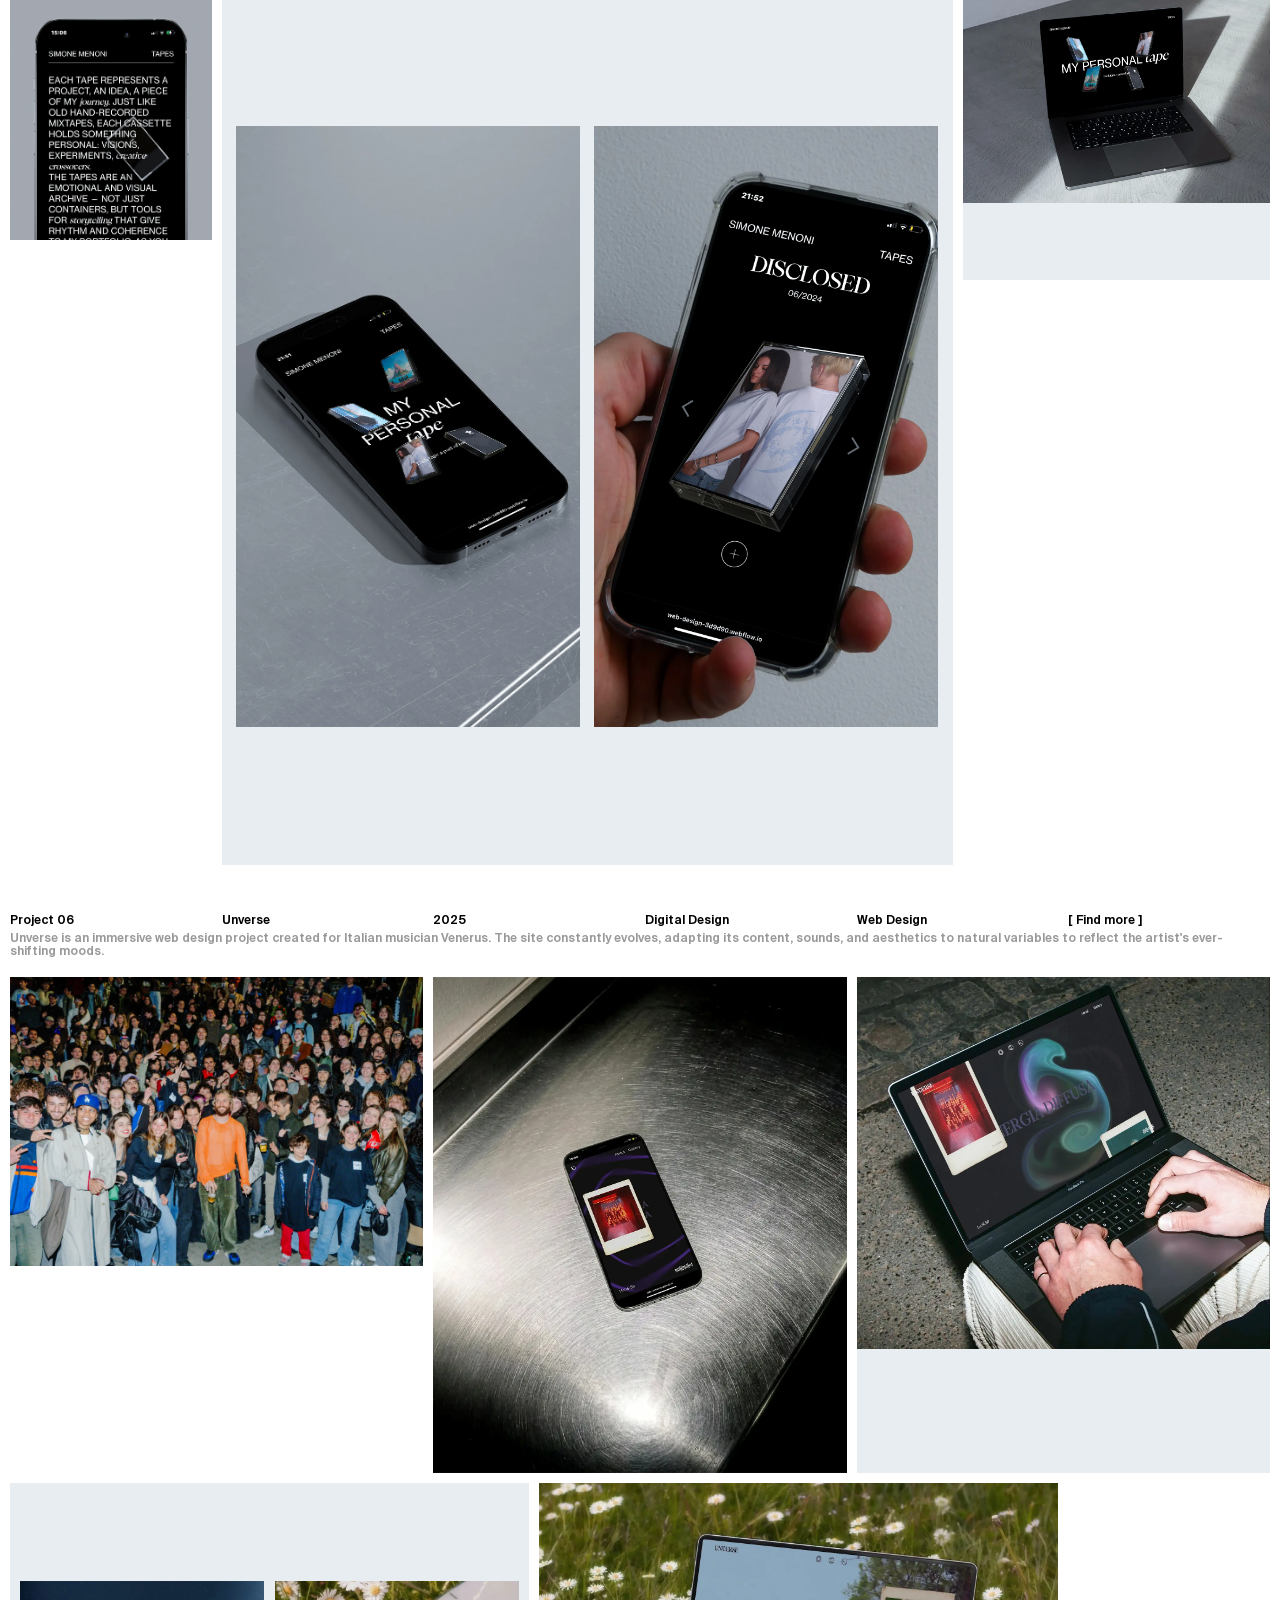
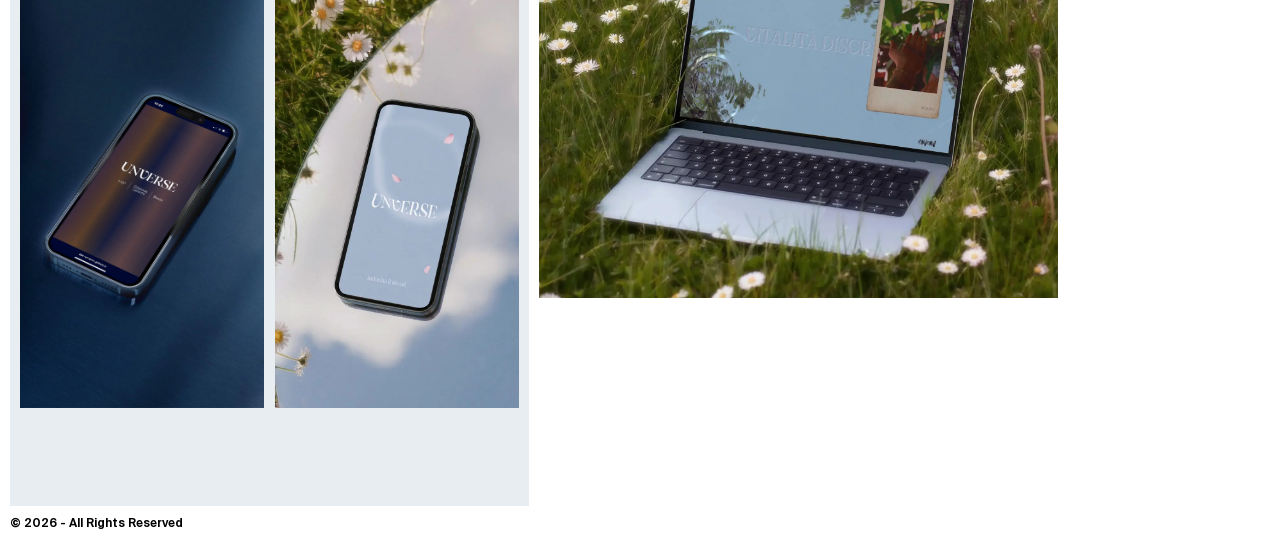
==== commit 3798d4e9: "undeclared_updated" ====
--- a/index.html
+++ b/index.html
@@ -253,14 +253,14 @@
         <div class="project1-1">
  
             <div class="group3">
-                <img loading="lazy" id="img-u1" src="Assets/Images/Undeclared/8.webp" alt="Undeclared - allestimento 1">
-                <img loading="lazy" id="img-u2" src="Assets/Images/Undeclared/4.webp" alt="Undeclared - allestimento 2">
+                <img loading="lazy" id="img-u1" src="Assets/Images/Undeclared/9.webp" alt="Undeclared - allestimento 1">
+                <img loading="lazy" id="img-u2" src="Assets/Images/Undeclared/10.webp" alt="Undeclared - allestimento 2">
                 <div class="rectangle3"></div>
             </div>
             <img loading="lazy" id="img-u3" src="Assets/Images/Undeclared/2.webp" alt="Undeclared - dettaglio">
  
             <div class="group4">
-                <img loading="lazy" id="img-u4" src="Assets/Images/Undeclared/3.webp" alt="Undeclared - vista mostra">
+                <img loading="lazy" id="img-u4" src="Assets/Images/Undeclared/11.webp" alt="Undeclared - vista mostra">
                 <div class="rectangle1"></div>
             </div>
  
@@ -271,7 +271,7 @@
  
             
  
-            <img loading="lazy" id="img-u5" src="Assets/Images/Undeclared/6.webp" alt="Undeclared - dettaglio 2">
+            <img loading="lazy" id="img-u5" src="Assets/Images/Undeclared/7.webp" alt="Undeclared - dettaglio 2">
  
  
             <img loading="lazy" id="img-u6" src="Assets/Images/Undeclared/5.webp" alt="Undeclared - panoramica">
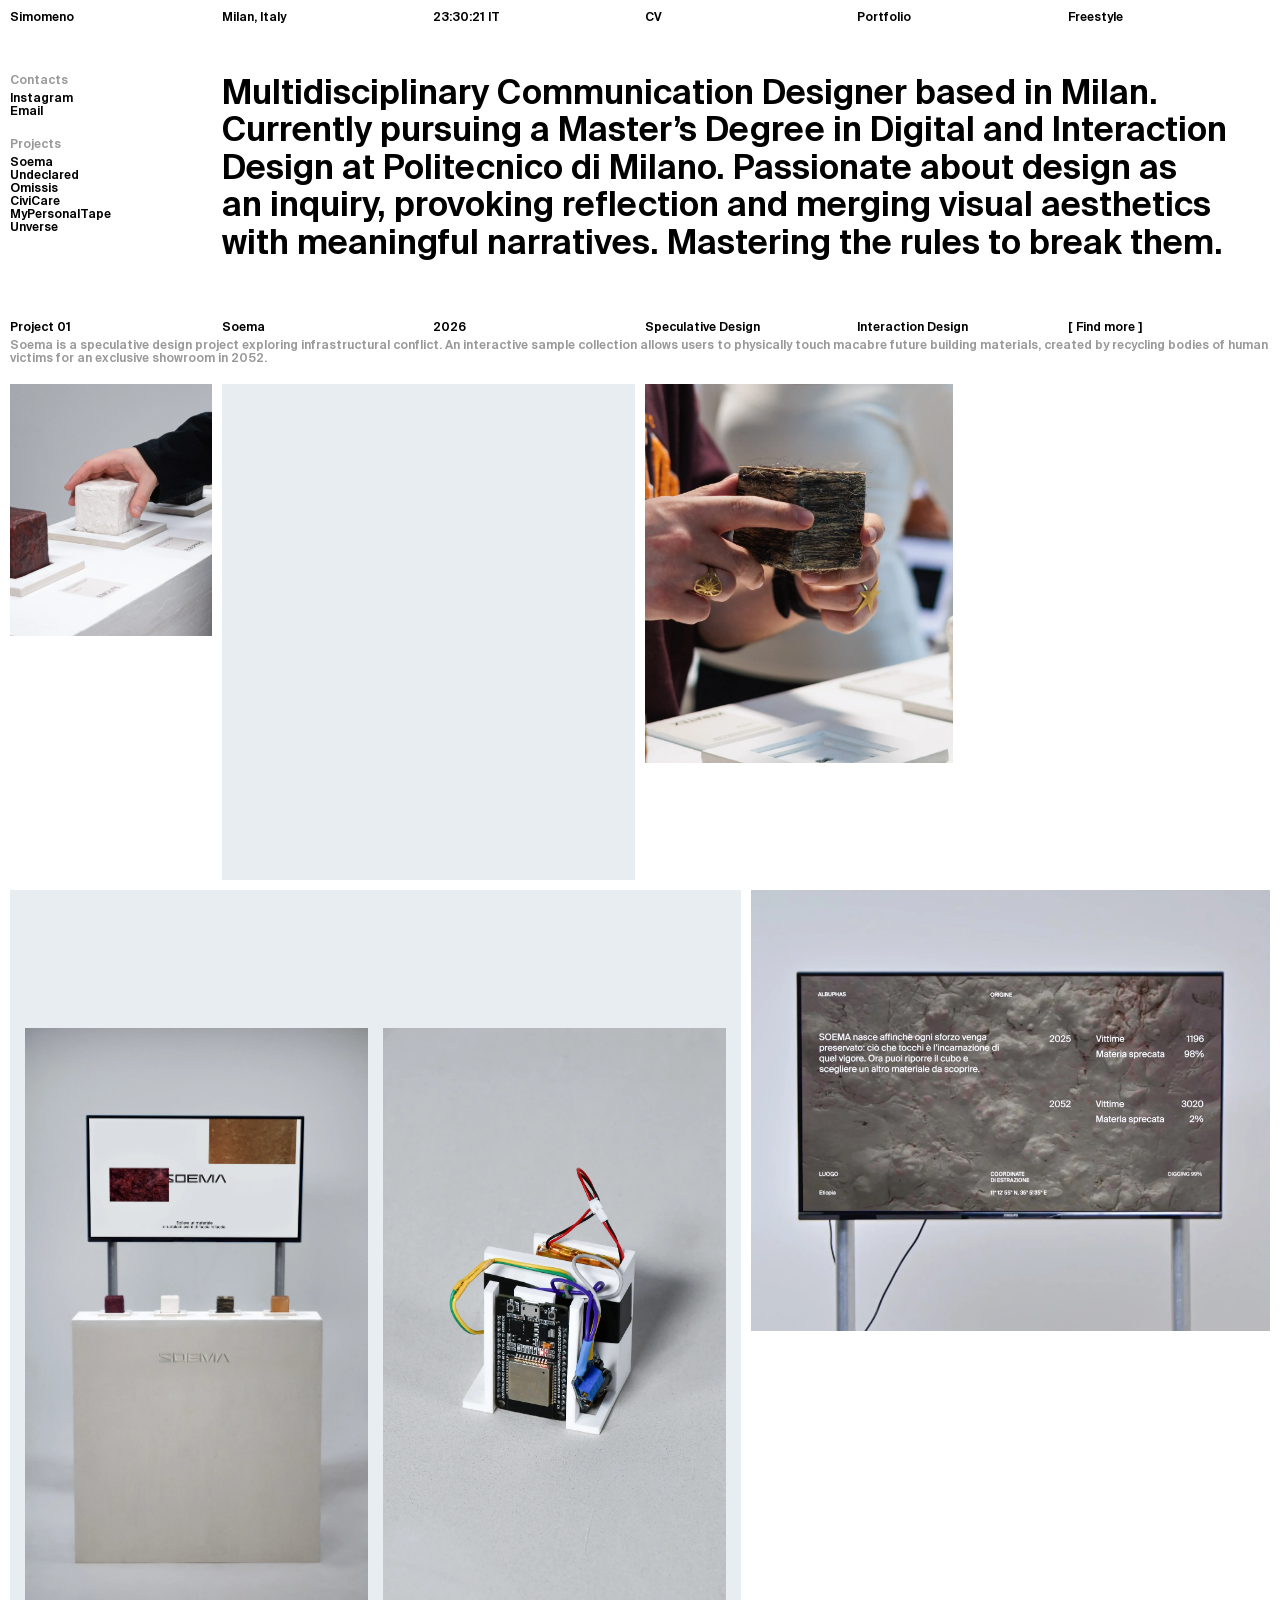
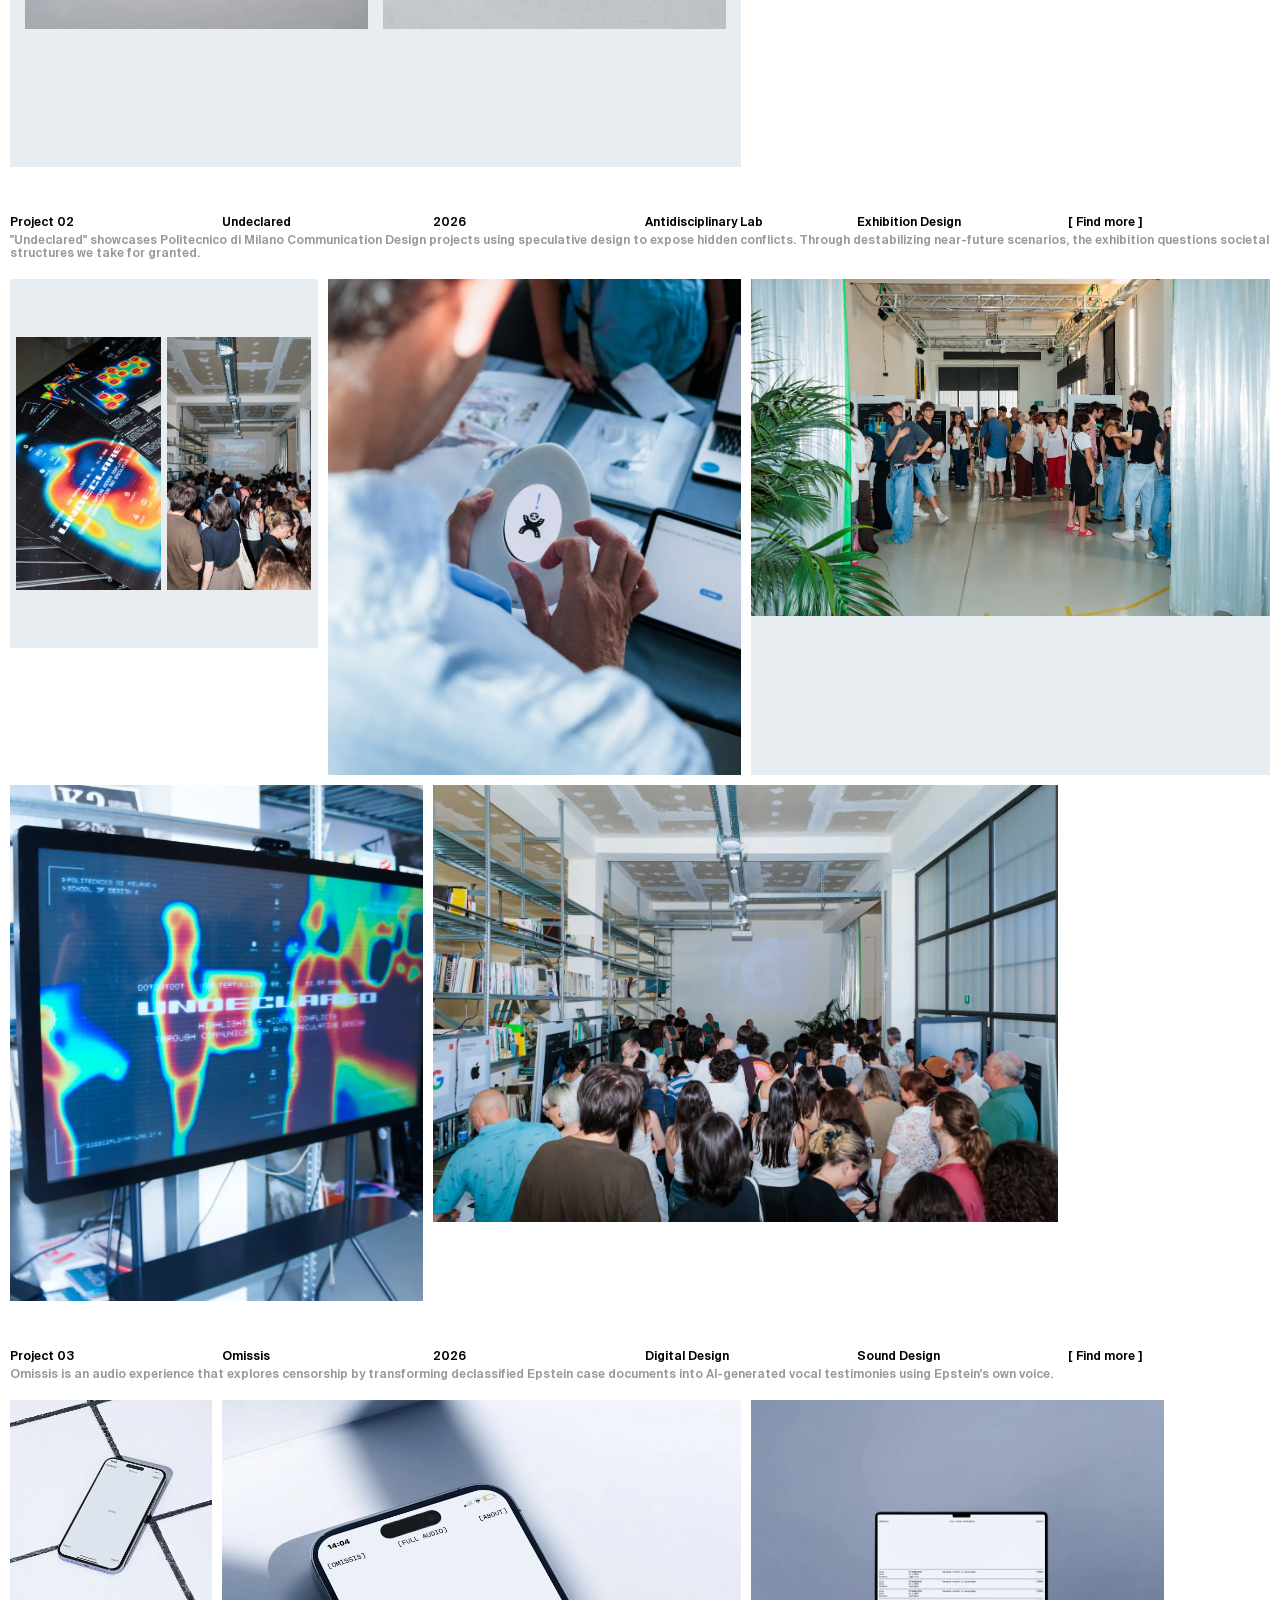
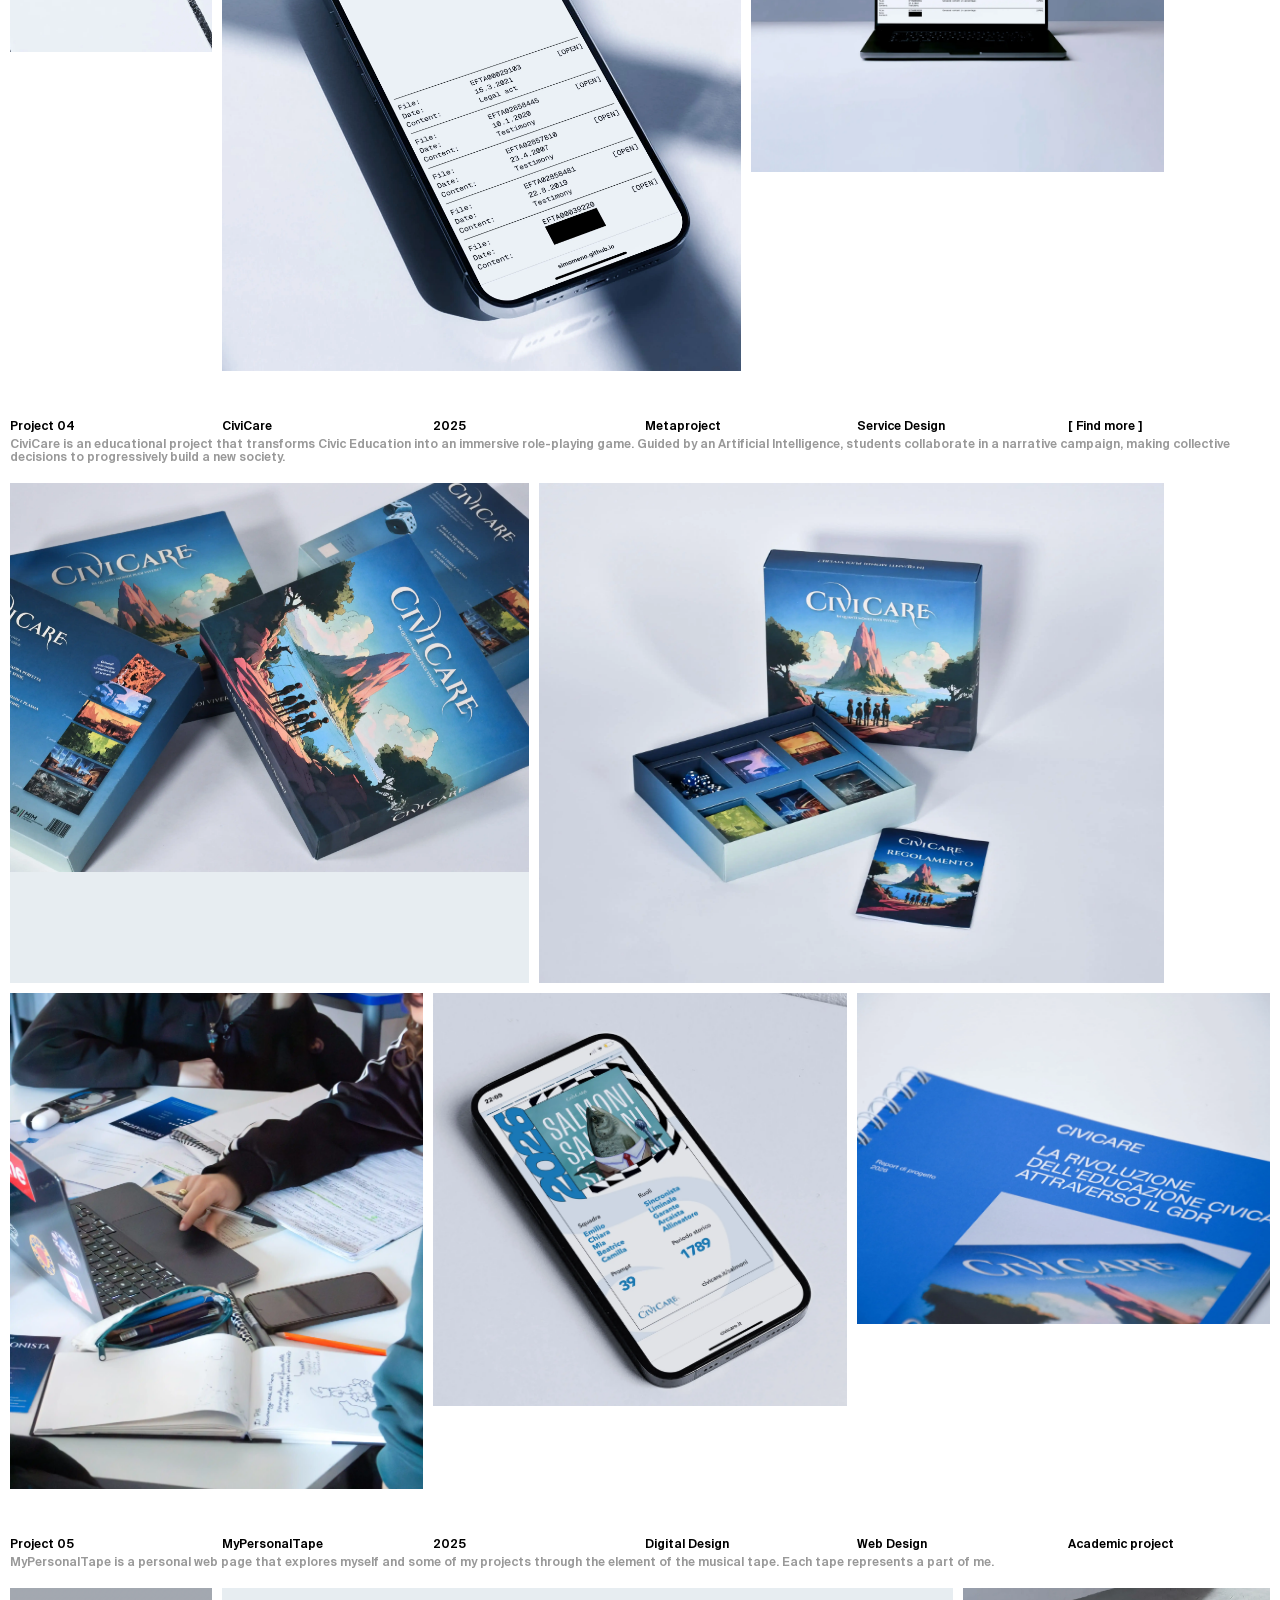
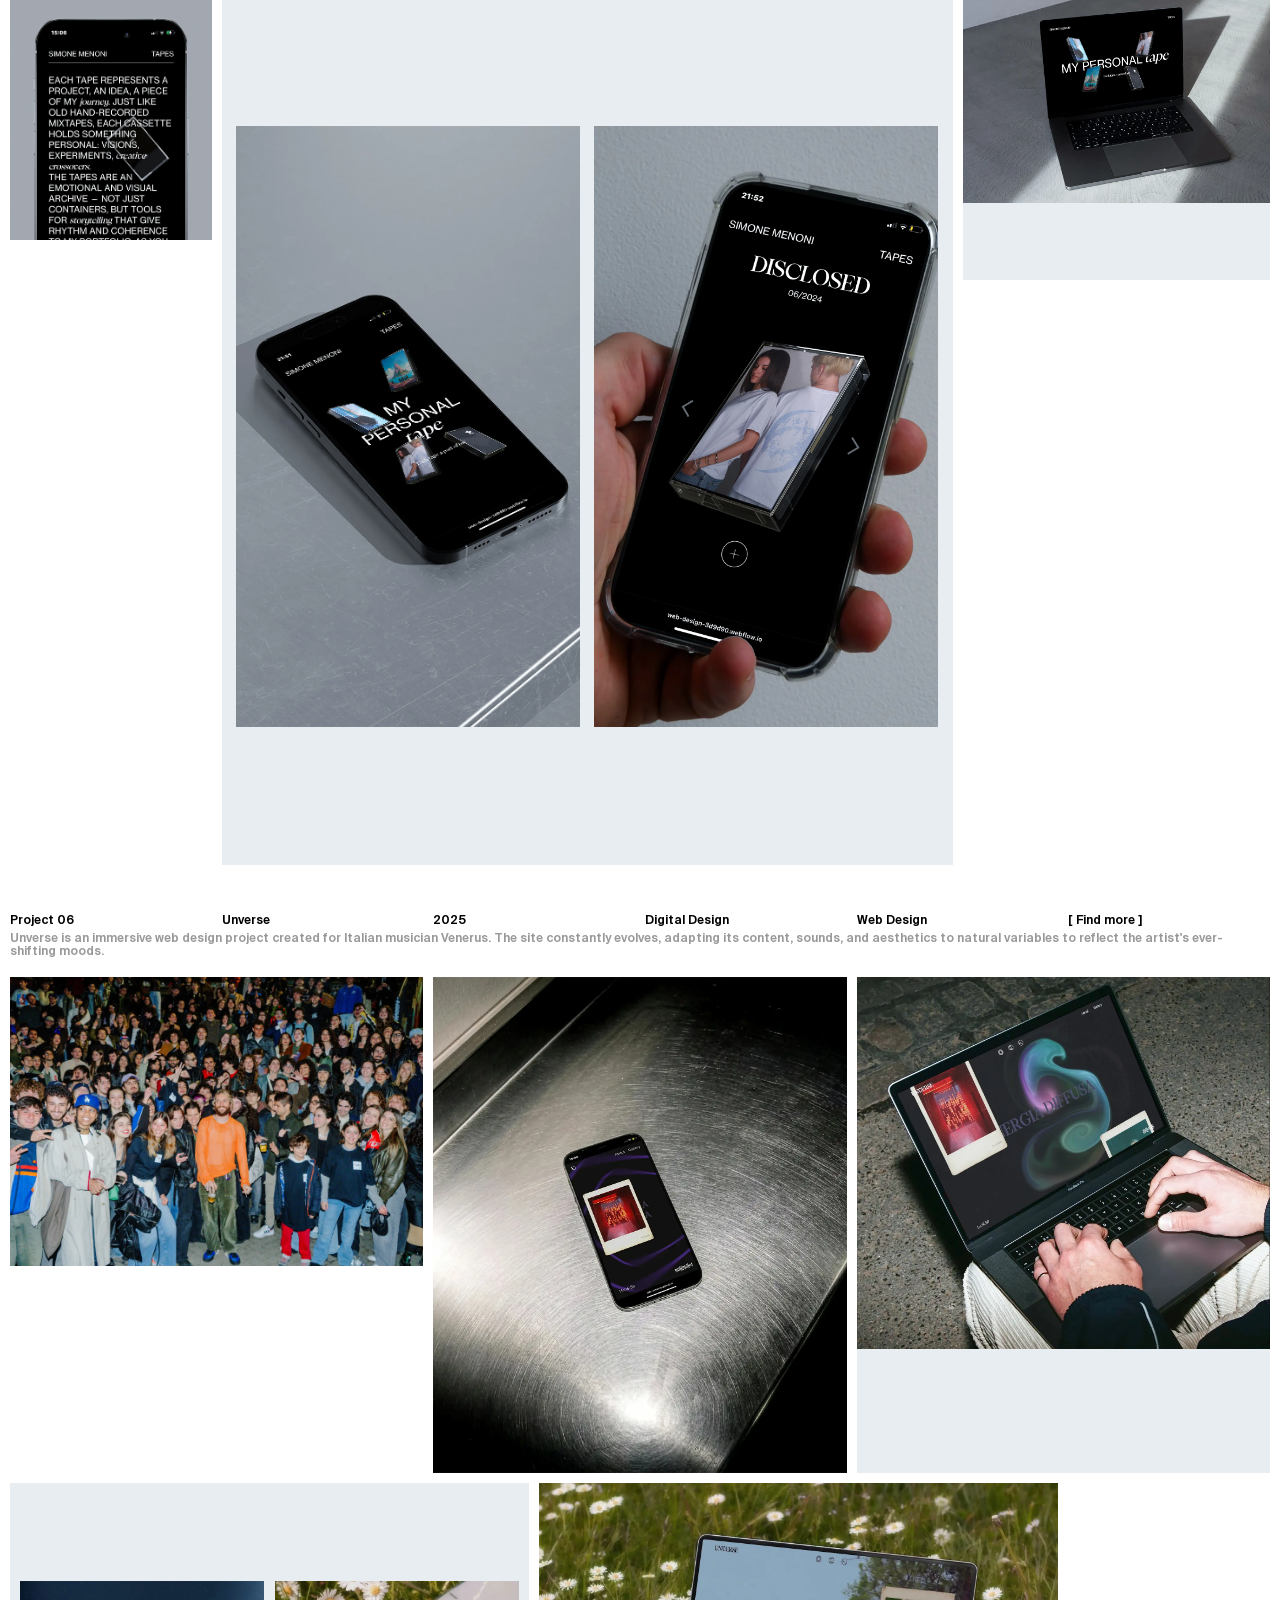
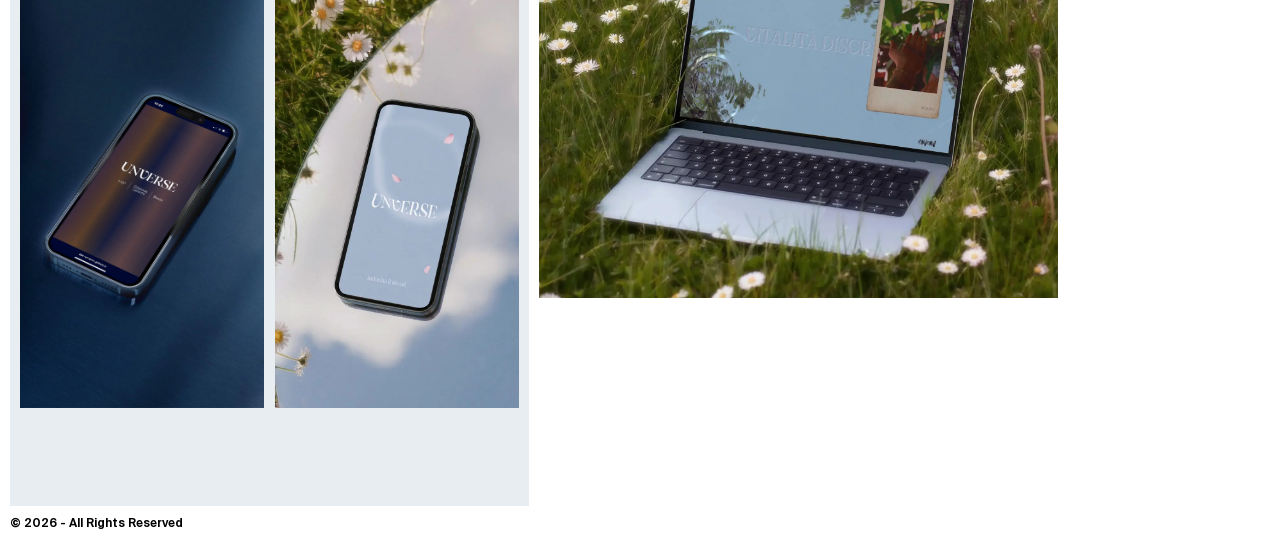
==== commit 184397da: "portfolio_update" ====
--- a/index.html
+++ b/index.html
@@ -63,7 +63,7 @@
             <p class="n2">Milan, Italy</p>
             <p class="n3" id="orologio"></p>
             <a class="n4" href="Assets/Images/cv.pdf" target="_blank"><p>CV</p></a>
-            <a class="n5" href="Assets/Images/portfolio.pdf" target="_blank"><p>Portfolio</p></a>
+            <a class="n5" href="Assets/Images/portfolio_2.pdf" target="_blank"><p>Portfolio</p></a>
             <a class="n6" href="experiments.html"><p>Freestyle</p></a>
             <!--<p class="n7">En/It</p>-->
     </div>
@@ -260,7 +260,7 @@
             <img loading="lazy" id="img-u3" src="Assets/Images/Undeclared/2.webp" alt="Undeclared - dettaglio">
  
             <div class="group4">
-                <img loading="lazy" id="img-u4" src="Assets/Images/Undeclared/11.webp" alt="Undeclared - vista mostra">
+                <img loading="lazy" id="img-u4" src="Assets/Images/Undeclared//11.webp" alt="Undeclared - vista mostra">
                 <div class="rectangle1"></div>
             </div>
  
--- a/index.css
+++ b/index.css
@@ -31,7 +31,7 @@
 @font-face {
     font-family: 'SuisseIntl';
     src: url('Assets/Fonts/SuisseIntl-SemiBold.ttf') format('truetype');
-    font-weight: 100 900;
+    font-weight: 600;
     font-style: normal;
 }
 
@@ -41,7 +41,7 @@
     display: flex;*/
     flex-direction: column;
     margin: 0 0;
-    font-family: 'SuisseIntl', Arial, sans-serif;
+    font-family: 'SuisseIntl', sans-serif;
     font-weight: 600;
     padding: 0px 10px;
     background-color: white;
@@ -937,8 +937,8 @@
     }
 
     .find-more-content .tendina-content {
-        padding-top: 20px;    
-        padding-bottom: 20px;
+        padding-top: 10px;    
+        padding-bottom: 10px;
     }
 
     /*FREESTYLE*/
@@ -968,7 +968,7 @@
 
 
     .text-fm, .roles2{
-        margin-bottom: 30px;
+        margin-bottom: 20px;
     }
 
     #find-more1 .tendina-content{
@@ -977,7 +977,14 @@
     }
 
     
-
+    .location{
+        margin-top: 20px; /*nuovo*/
+
+    }
+
+    .names{
+        margin-bottom: 20px; /*nuovo*/
+    }
    
 
     }
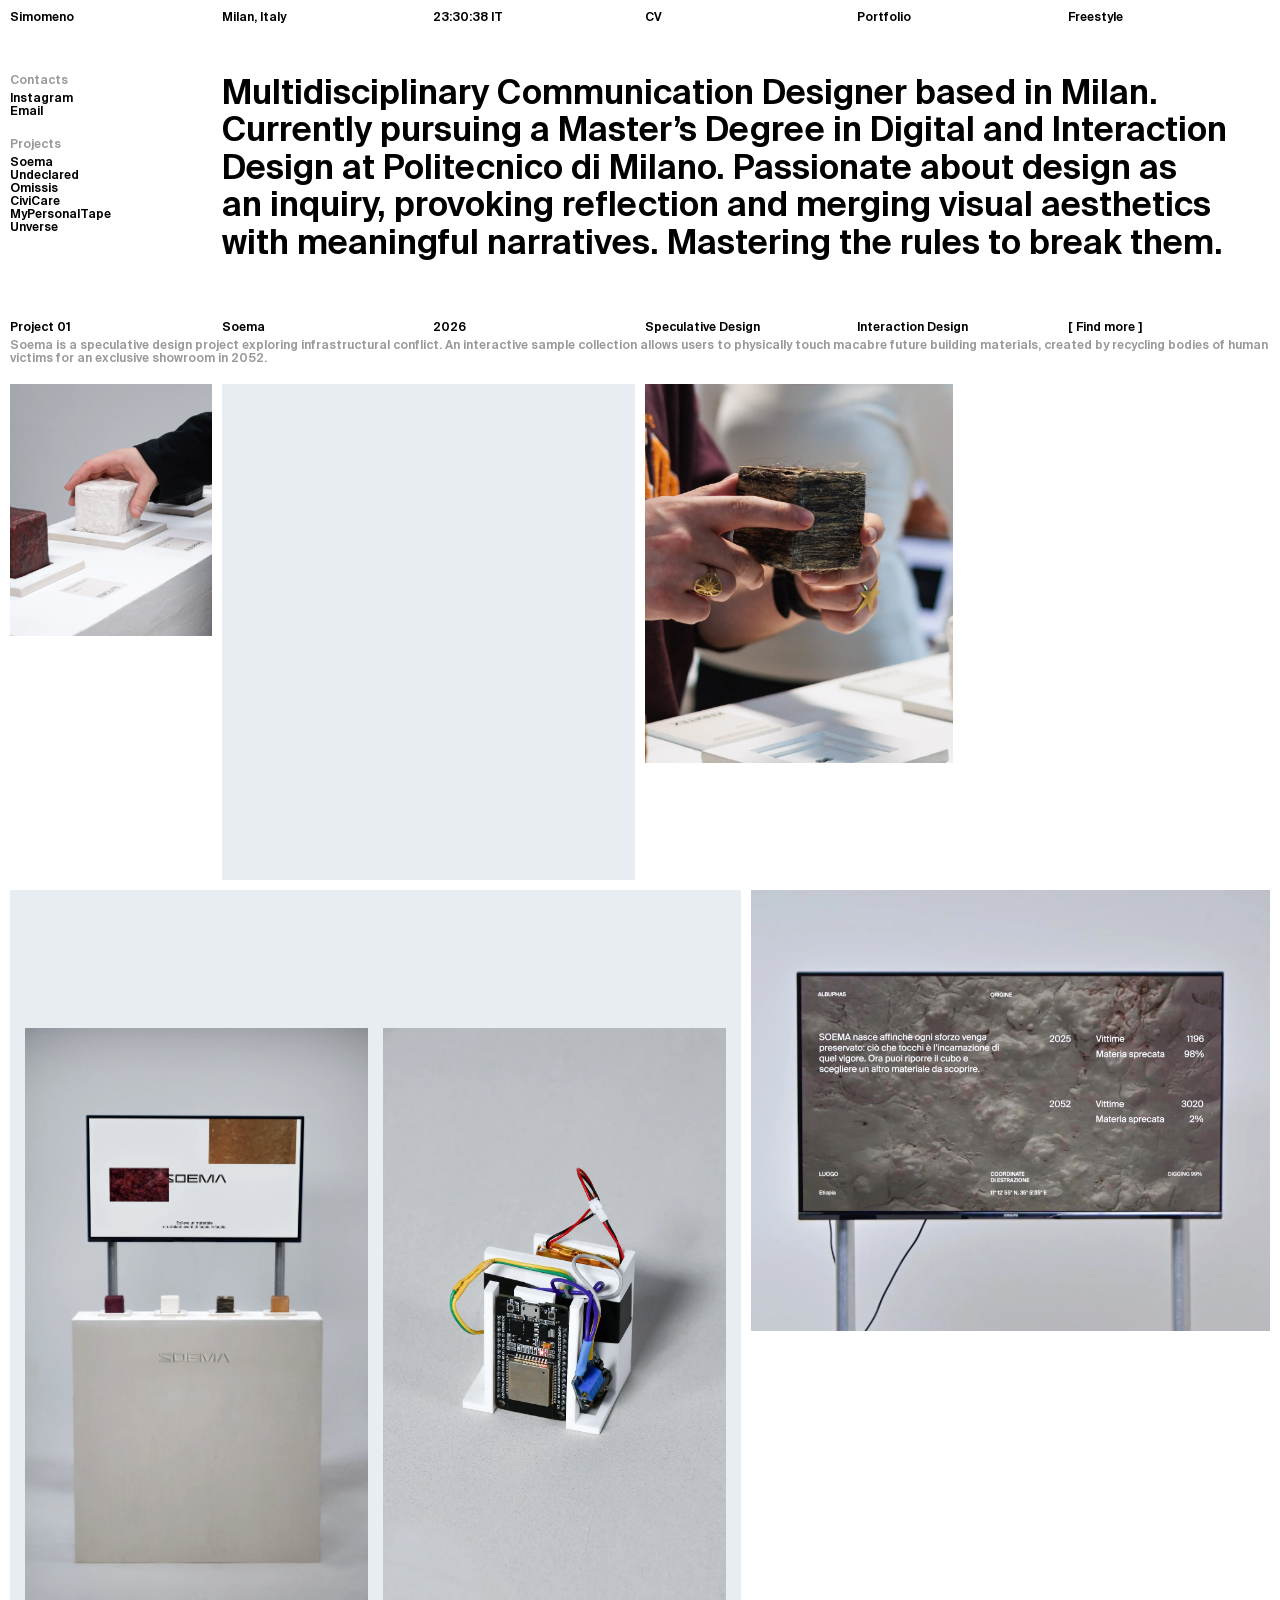
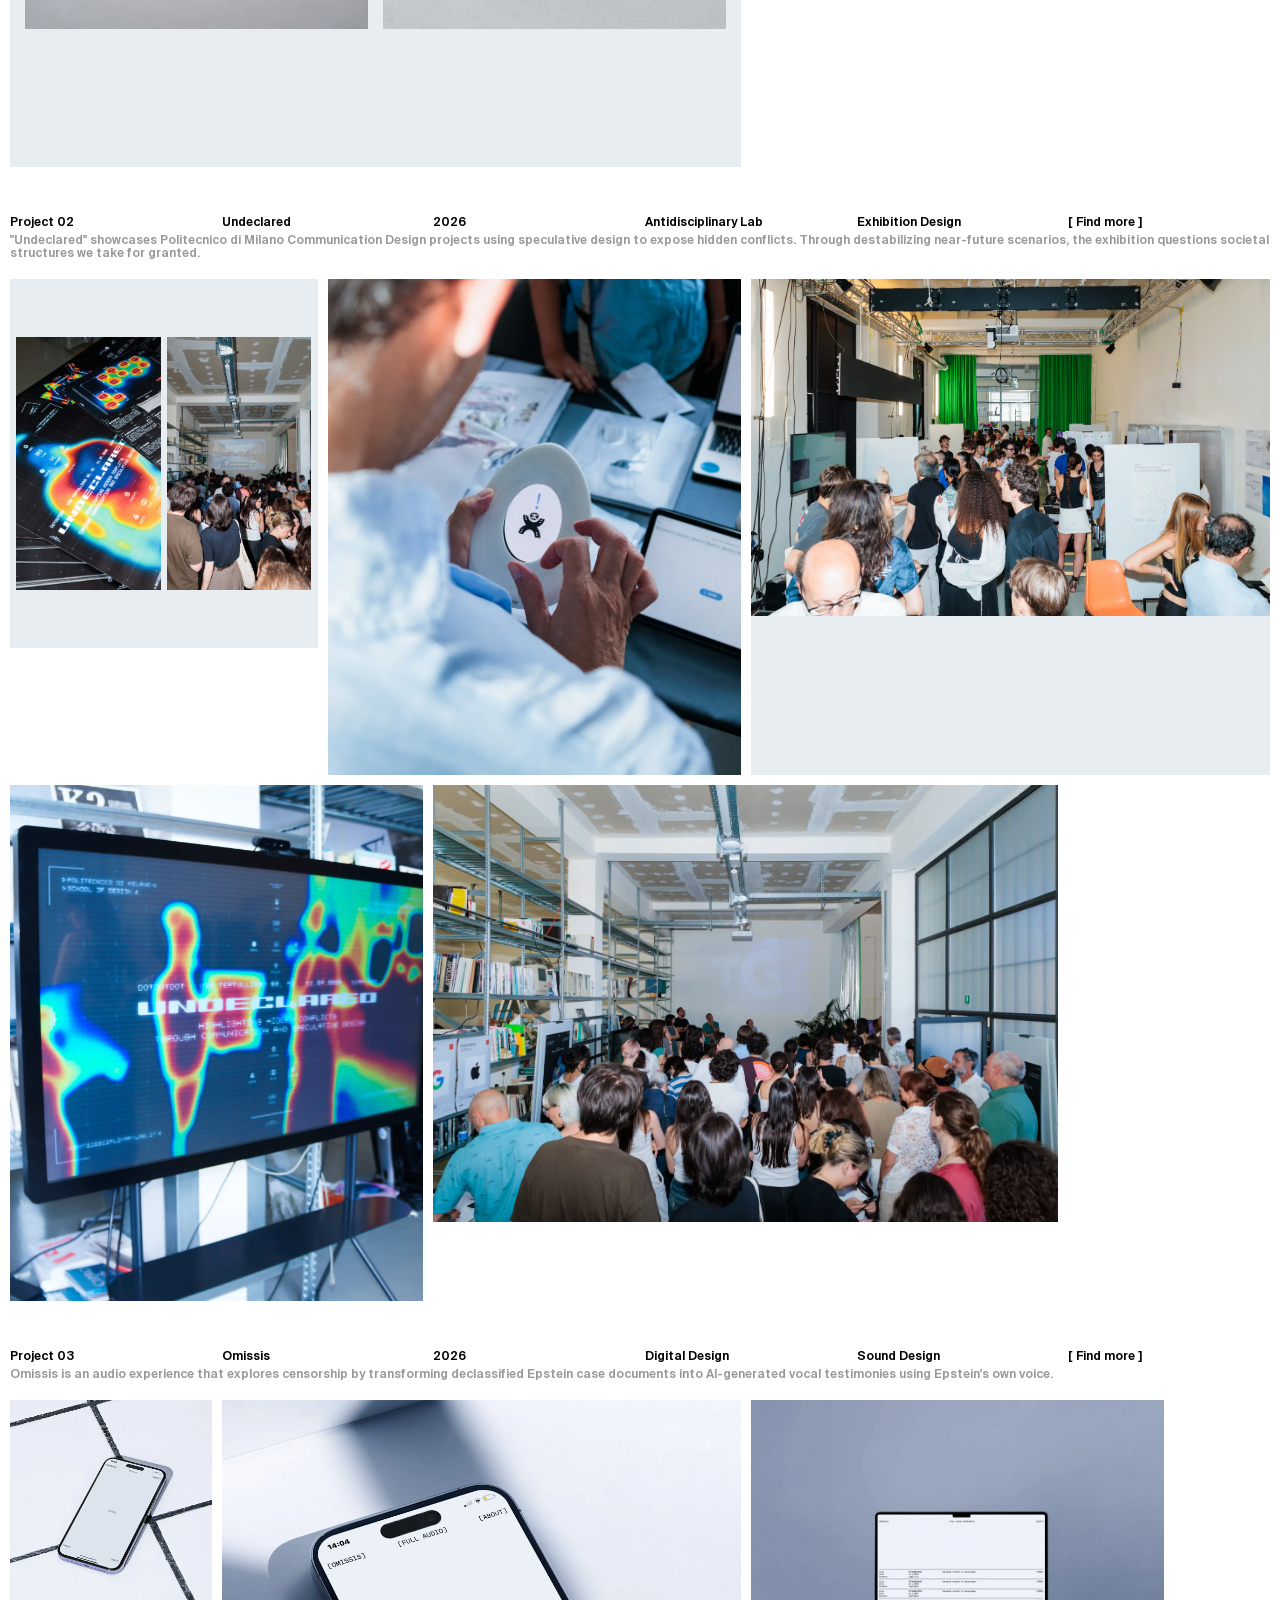
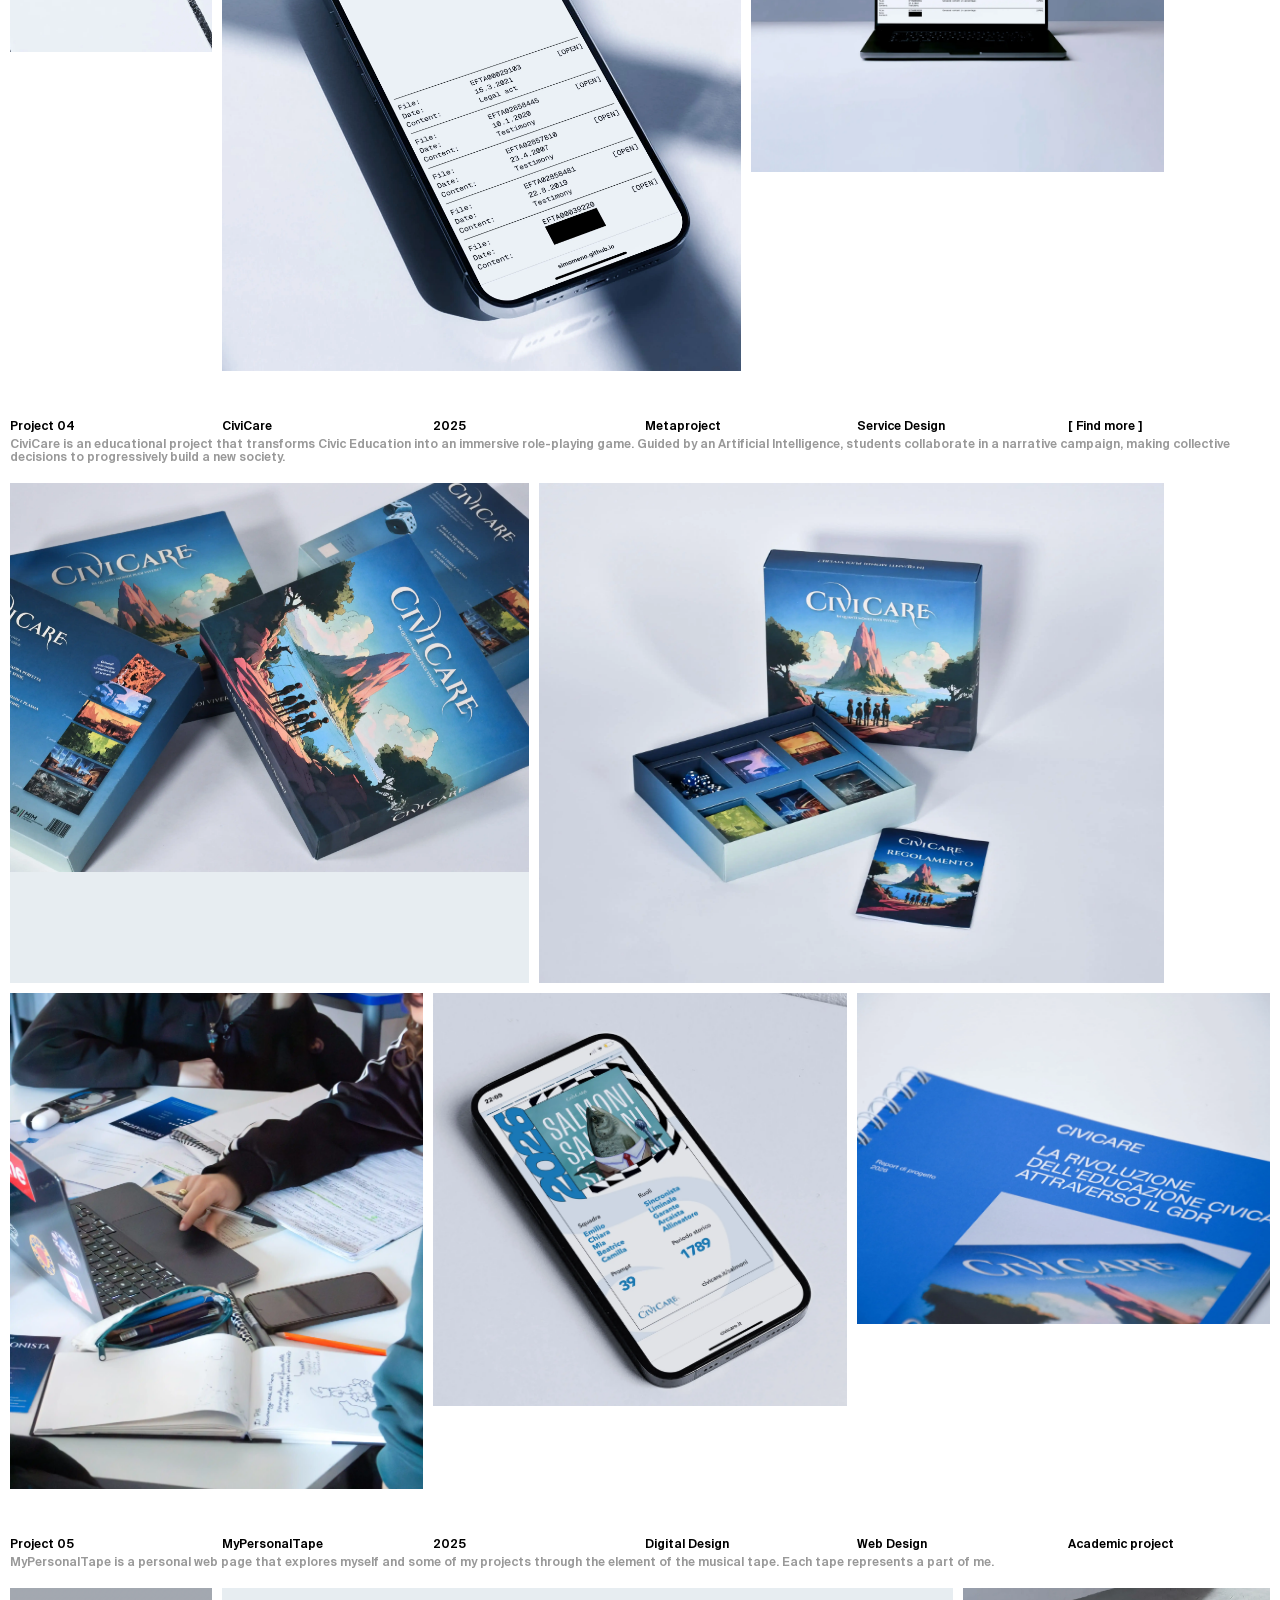
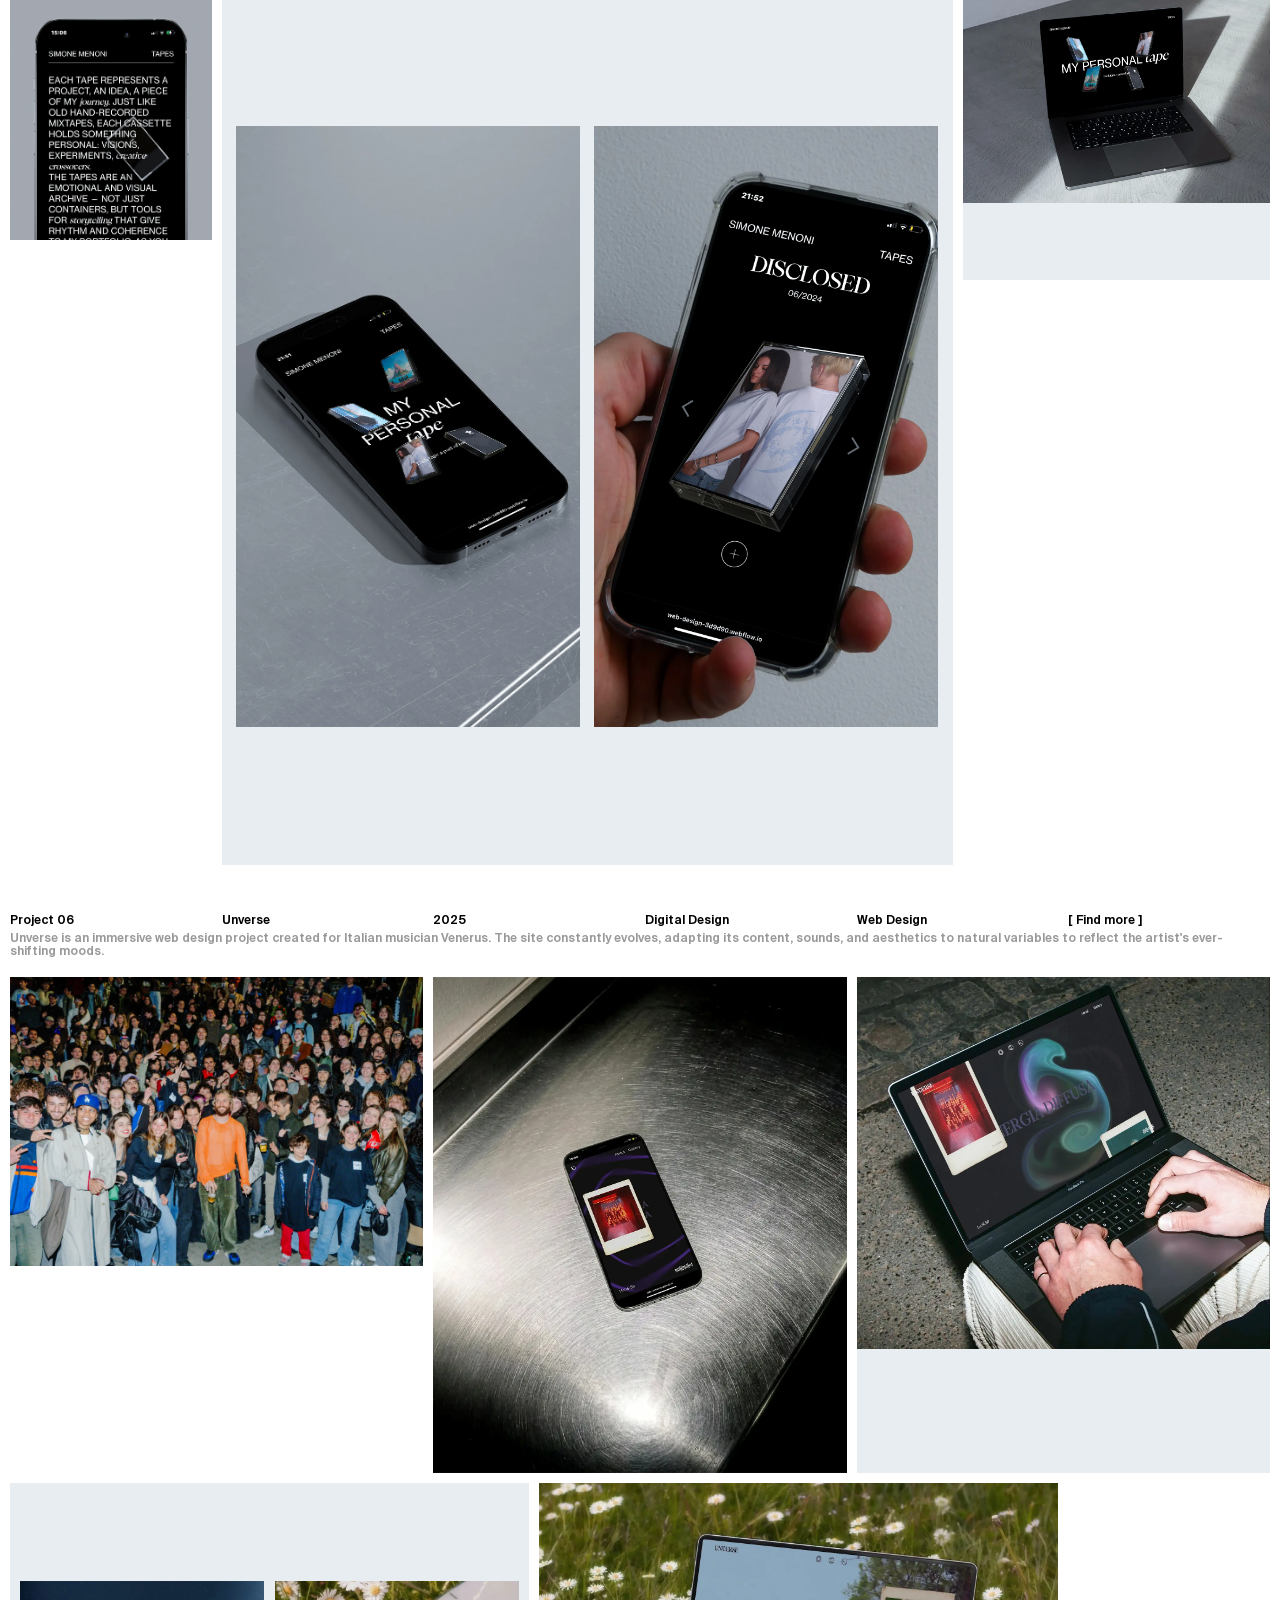
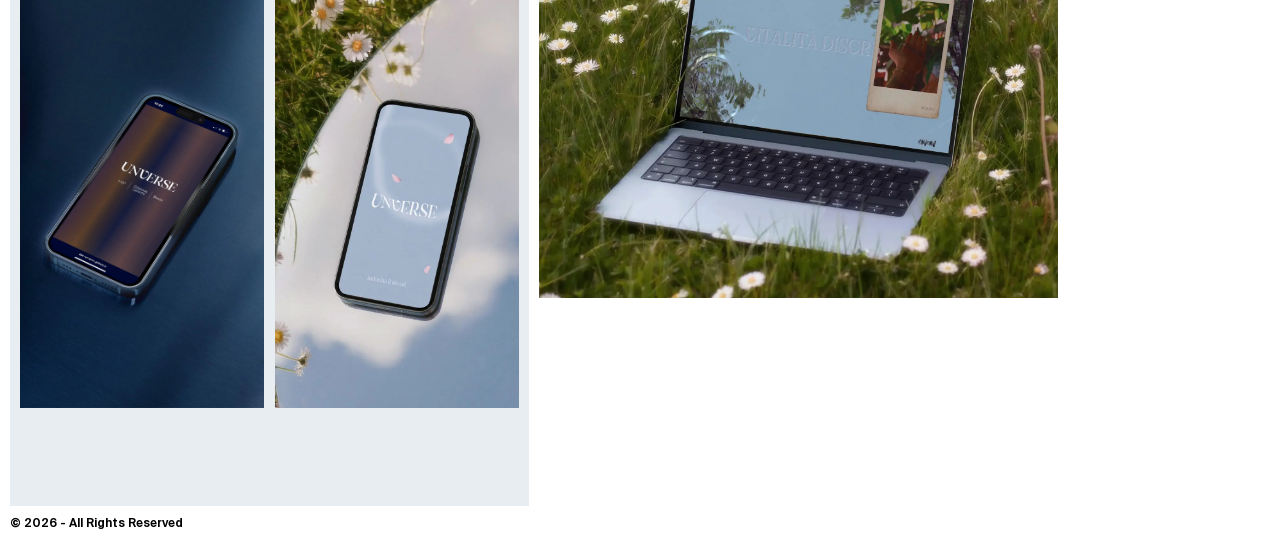
==== commit ace72d3b: "update_link" ====
--- a/index.html
+++ b/index.html
@@ -260,7 +260,7 @@
             <img loading="lazy" id="img-u3" src="Assets/Images/Undeclared/2.webp" alt="Undeclared - dettaglio">
  
             <div class="group4">
-                <img loading="lazy" id="img-u4" src="Assets/Images/Undeclared//11.webp" alt="Undeclared - vista mostra">
+                <img loading="lazy" id="img-u4" src="Assets/Images/Undeclared//3.webp" alt="Undeclared - vista mostra">
                 <div class="rectangle1"></div>
             </div>
  
